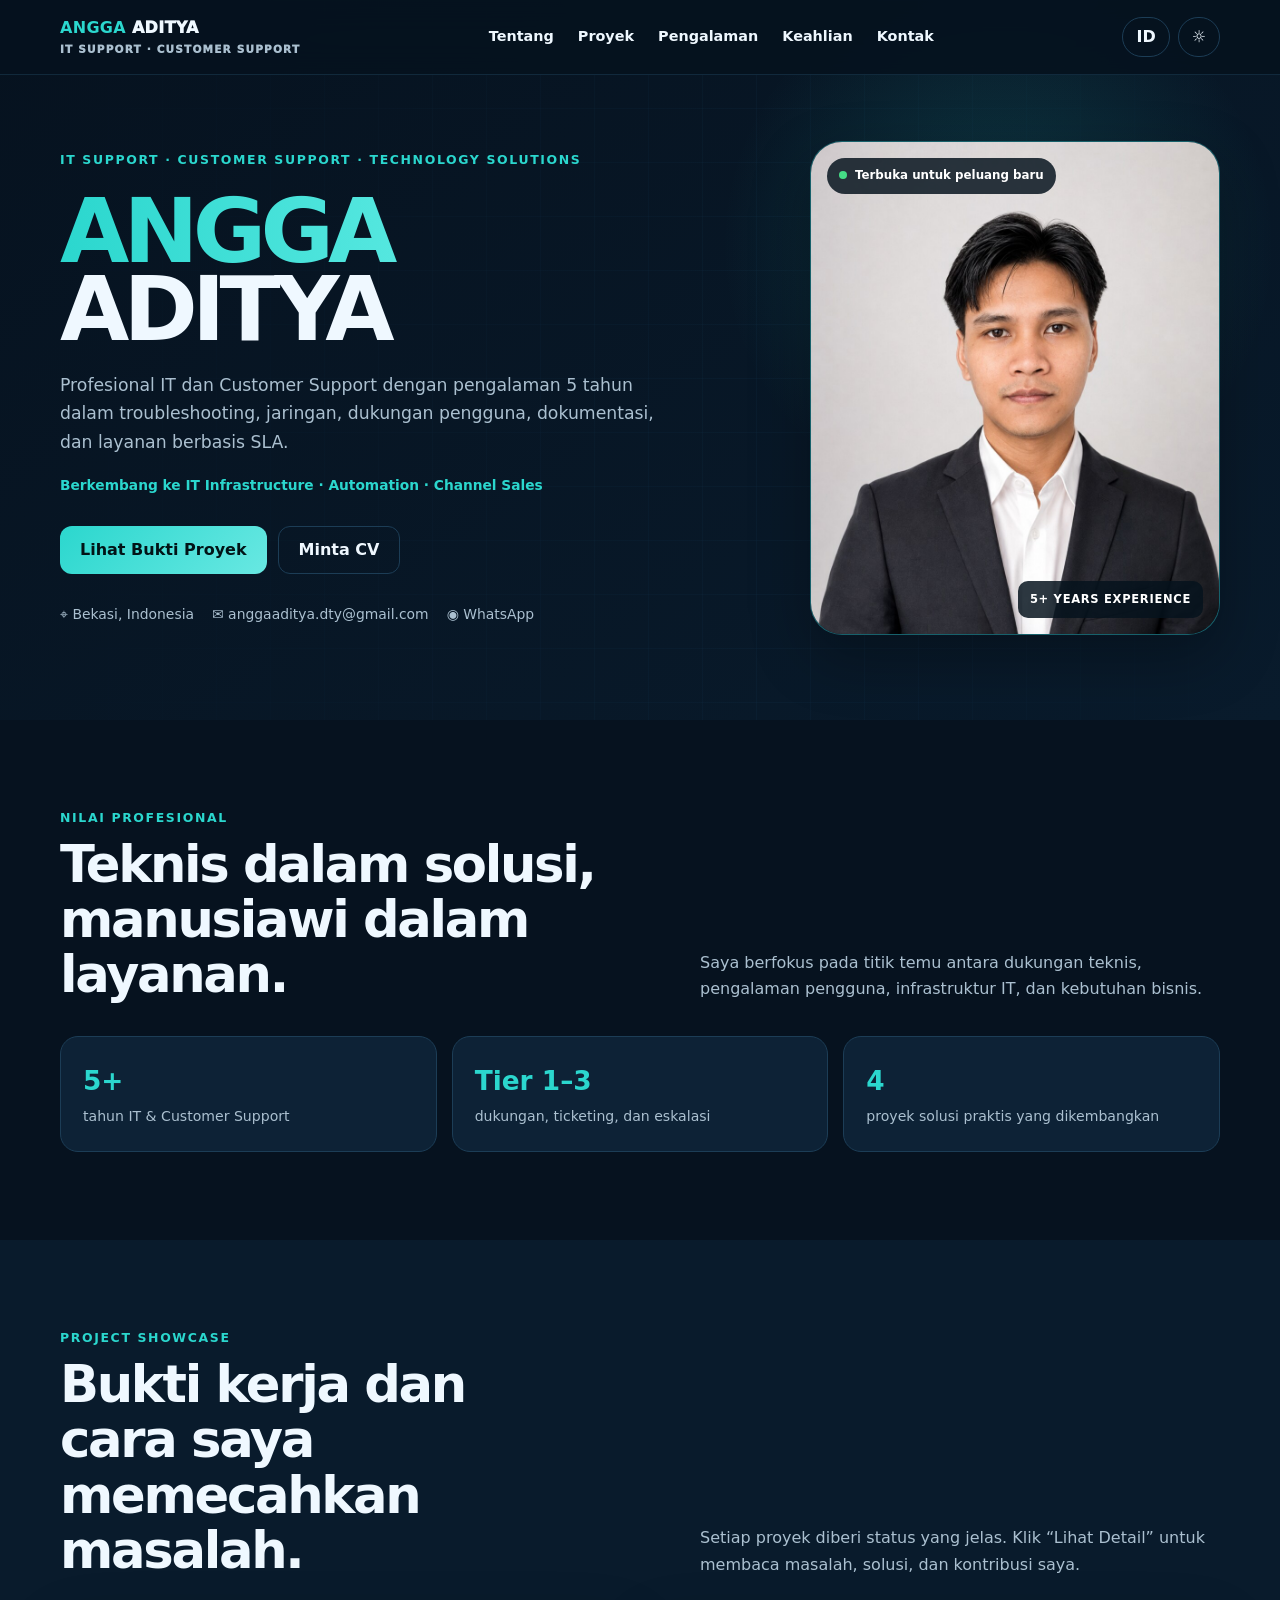
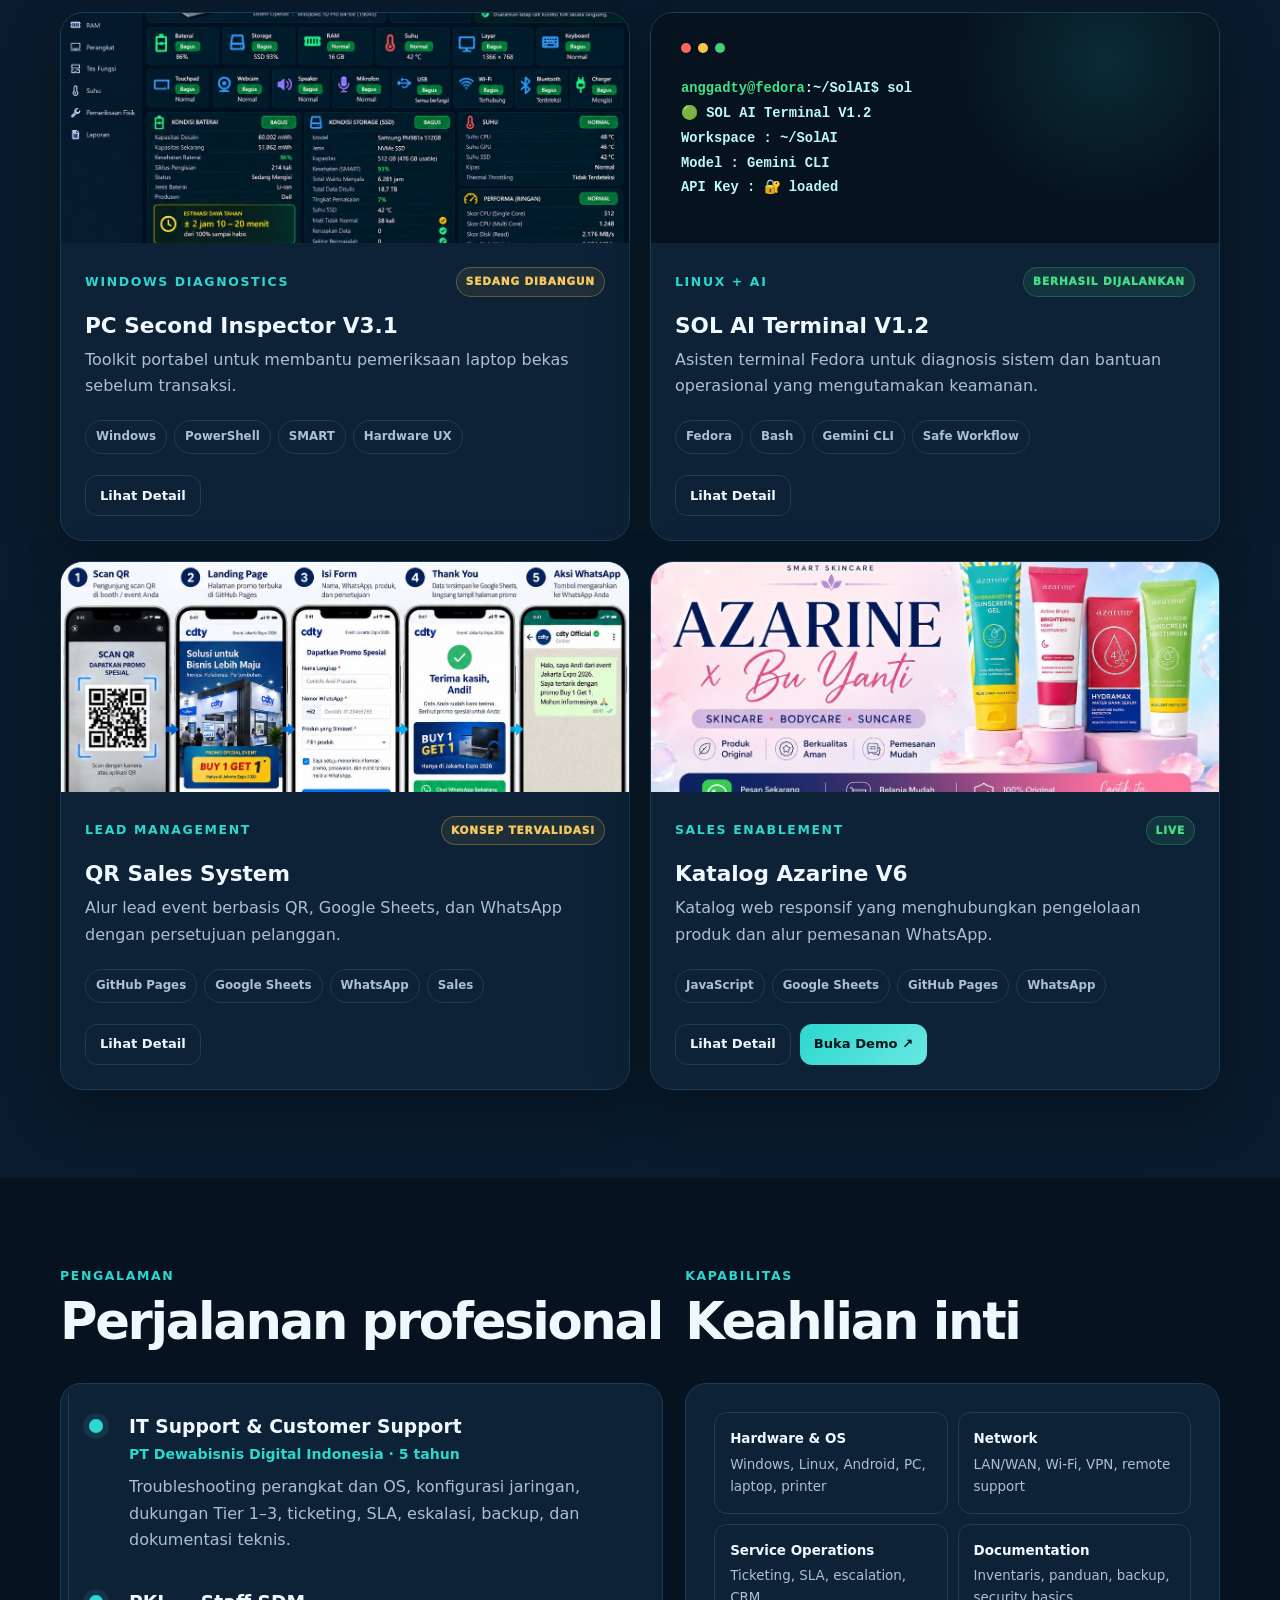
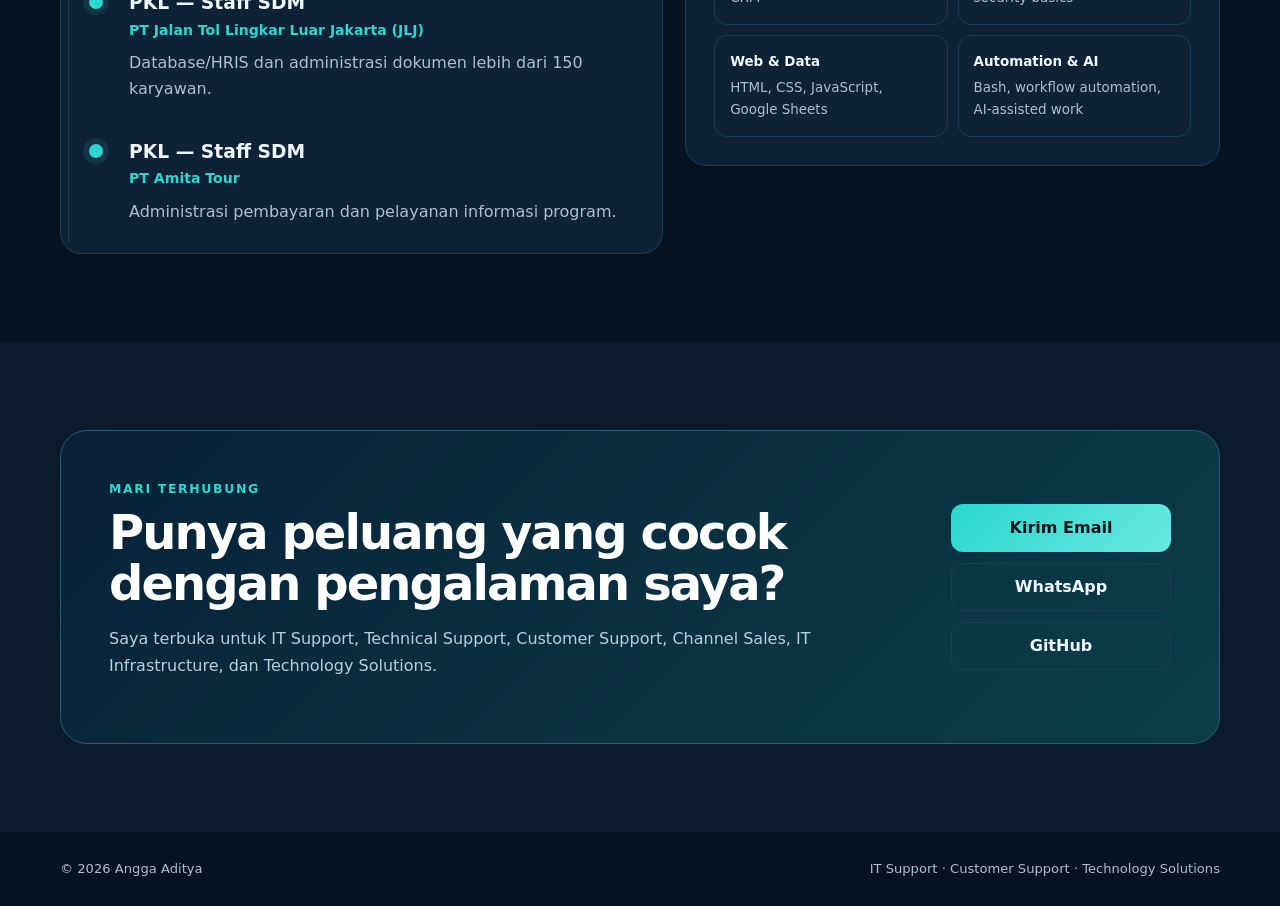
==== index.html @ abc544f2 "Show Azarine mockup in portfolio" ====
<!doctype html>
<html lang="id">
<head>
  <meta charset="utf-8">
  <meta name="viewport" content="width=device-width,initial-scale=1">
  <meta name="description" content="Portofolio Angga Aditya — IT Support & Customer Support dengan pengalaman 5 tahun, berkembang ke IT Infrastructure, automation, dan technology solutions.">
  <meta name="theme-color" content="#06121f">
  <meta property="og:title" content="Angga Aditya — Professional Portfolio">
  <meta property="og:description" content="IT Support · Customer Support · Technology Solutions">
  <meta property="og:type" content="website">
  <meta property="og:url" content="https://cdtym1.github.io/">
  <meta name="twitter:card" content="summary">
  <link rel="icon" href="data:image/svg+xml,<svg xmlns=%22http://www.w3.org/2000/svg%22 viewBox=%220 0 64 64%22><rect width=%2264%22 height=%2264%22 rx=%2215%22 fill=%22%2306121f%22/><text x=%2210%22 y=%2242%22 font-size=%2231%22 font-family=%22Arial%22 font-weight=%22900%22 fill=%22%232bd7ce%22>AA</text></svg>">
  <title>Angga Aditya — IT Support & Customer Support</title>
  <style>
    :root{--bg:#06121f;--bg2:#091b2c;--card:#0d2236;--line:#1c3d56;--text:#eff8ff;--muted:#abc0d0;--a:#2bd7ce;--blue:#43aef5;--green:#45dc86;--shadow:0 22px 60px rgba(0,0,0,.28)}
    *{box-sizing:border-box}html{scroll-behavior:smooth;scroll-padding-top:85px}body{margin:0;background:var(--bg);color:var(--text);font:16px/1.65 Inter,ui-sans-serif,system-ui,-apple-system,"Segoe UI",sans-serif;overflow-x:hidden}body.light{--bg:#f3f8fb;--bg2:#fff;--card:#fff;--line:#d6e5ee;--text:#0a1b2c;--muted:#526b7d;--shadow:0 18px 40px rgba(8,31,50,.1)}a{color:inherit;text-decoration:none}button{font:inherit}img{display:block;max-width:100%}.wrap{width:min(1160px,calc(100% - 40px));margin:auto}
    .nav{position:fixed;z-index:20;inset:0 0 auto;background:rgba(6,18,31,.9);backdrop-filter:blur(16px);border-bottom:1px solid rgba(80,170,210,.16)}body.light .nav{background:rgba(255,255,255,.9)}.navin{height:74px;display:flex;align-items:center;justify-content:space-between;gap:24px}.brand{font-weight:950;letter-spacing:.02em}.brand b{color:var(--a)}.brand small{display:block;color:var(--muted);font-size:.66rem;letter-spacing:.11em}.links{display:flex;gap:24px;font-size:.9rem;font-weight:750}.links a:hover{color:var(--a)}.controls{display:flex;gap:8px}.pillbtn{min-height:40px;padding:0 13px;border:1px solid var(--line);border-radius:99px;background:transparent;color:var(--text);cursor:pointer;font-weight:800}.menu{display:none}
    .hero{min-height:720px;padding:132px 0 76px;display:grid;align-items:center;position:relative;overflow:hidden;background:radial-gradient(circle at 78% 34%,rgba(43,215,206,.18),transparent 25%),linear-gradient(145deg,var(--bg),var(--bg2))}.hero:before{content:"";position:absolute;inset:0;opacity:.16;background-image:linear-gradient(rgba(67,174,245,.22) 1px,transparent 1px),linear-gradient(90deg,rgba(67,174,245,.22) 1px,transparent 1px);background-size:54px 54px;mask-image:linear-gradient(90deg,transparent,black 60%,transparent)}.heroGrid{position:relative;display:grid;grid-template-columns:1.15fr .85fr;gap:64px;align-items:center}.eyebrow,.kicker{color:var(--a);font-size:.78rem;font-weight:900;letter-spacing:.13em;text-transform:uppercase}.hero h1{font-size:clamp(3.5rem,7vw,6.3rem);line-height:.87;letter-spacing:-.065em;margin:22px 0}.hero h1 span{display:block;background:linear-gradient(90deg,var(--a),#79f5ee);color:transparent;background-clip:text;-webkit-background-clip:text}.role{font-size:1.08rem;color:var(--muted);max-width:690px}.growth{margin:18px 0 0;font-size:.86rem;color:var(--a);font-weight:800}.btns{display:flex;flex-wrap:wrap;gap:11px;margin:29px 0}.btn{display:inline-flex;align-items:center;justify-content:center;min-height:48px;padding:0 20px;border:1px solid var(--line);border-radius:12px;font-weight:850;cursor:pointer;background:transparent;color:var(--text)}.btn.primary{background:linear-gradient(135deg,var(--a),#68e8e2);color:#021417;border:0}.btn:hover{transform:translateY(-2px)}.quick{display:flex;flex-wrap:wrap;gap:18px;color:var(--muted);font-size:.87rem}.photo{position:relative;justify-self:end;width:min(410px,100%);aspect-ratio:.83;overflow:hidden;border:1px solid rgba(43,215,206,.35);border-radius:32px;box-shadow:var(--shadow);background:var(--card)}.photo img{width:100%;height:100%;object-fit:cover;object-position:center 22%}.open{position:absolute;top:16px;left:16px;padding:8px 12px;border-radius:99px;background:rgba(5,18,29,.84);color:white;font-size:.74rem;font-weight:800}.open:before{content:"";display:inline-block;width:8px;height:8px;border-radius:50%;background:var(--green);margin-right:8px}.exp{position:absolute;right:16px;bottom:16px;padding:9px 12px;border-radius:10px;background:rgba(5,18,29,.84);color:white;font-size:.72rem;font-weight:900;letter-spacing:.06em}
    section{padding:88px 0}.alt{background:var(--bg2)}.head{display:flex;justify-content:space-between;align-items:end;gap:28px;margin-bottom:34px}.head h2{font-size:clamp(2rem,4vw,3.3rem);line-height:1.08;letter-spacing:-.045em;margin:8px 0 0}.head p{max-width:520px;color:var(--muted);margin:0}.proofs{display:grid;grid-template-columns:repeat(3,1fr);gap:15px}.proof{border:1px solid var(--line);border-radius:18px;padding:22px;background:var(--card)}.proof b{font-size:1.65rem;color:var(--a);display:block}.proof span{color:var(--muted);font-size:.88rem}
    .projects{display:grid;grid-template-columns:repeat(2,1fr);gap:20px}.project{border:1px solid var(--line);border-radius:23px;background:var(--card);overflow:hidden;box-shadow:var(--shadow);display:flex;flex-direction:column}.visual{height:230px;overflow:hidden;background:linear-gradient(140deg,#0c2a42,#0d5260);position:relative}.visual img{width:100%;height:100%;object-fit:cover}.qrMock{background:#f4f8ff}.qrMock img{object-position:center top}.terminal{height:100%;padding:30px;color:#bdfaf6;font:600 .86rem/1.8 ui-monospace,SFMono-Regular,Consolas,monospace;background:radial-gradient(circle at 80% 20%,rgba(43,215,206,.12),transparent 30%),#06131f}.terminal .bar{display:flex;gap:7px;margin-bottom:24px}.terminal .bar i{width:10px;height:10px;border-radius:50%;background:#ff655f}.terminal .bar i:nth-child(2){background:#f7c64d}.terminal .bar i:nth-child(3){background:#42d179}.terminal em{color:#41e28b;font-style:normal}.body{padding:24px;display:flex;flex-direction:column;flex:1}.topline{display:flex;align-items:center;justify-content:space-between;gap:12px}.status{padding:5px 9px;border-radius:99px;font-size:.66rem;font-weight:950;letter-spacing:.08em;background:rgba(69,220,134,.1);color:var(--green);border:1px solid rgba(69,220,134,.25)}.status.progress{color:#f6c860;border-color:rgba(246,200,96,.3);background:rgba(246,200,96,.08)}.project h3{font-size:1.35rem;line-height:1.2;margin:16px 0 8px}.project p{color:var(--muted);margin:0}.tags{display:flex;flex-wrap:wrap;gap:7px;margin:21px 0}.tag{font-size:.74rem;font-weight:750;color:var(--muted);border:1px solid var(--line);border-radius:99px;padding:6px 10px}.projectActions{display:flex;gap:9px;flex-wrap:wrap;margin-top:auto}.small{min-height:41px;padding:0 14px;font-size:.82rem}
    .split{display:grid;grid-template-columns:1.06fr .94fr;gap:22px}.panel{padding:28px;border:1px solid var(--line);border-radius:21px;background:var(--card)}.timeline{position:relative}.timeline:before{content:"";position:absolute;left:7px;top:10px;bottom:10px;width:1px;background:var(--line)}.job{position:relative;padding:0 0 34px 40px}.job:last-child{padding-bottom:0}.job:before{content:"";position:absolute;left:0;top:7px;width:14px;height:14px;border-radius:50%;background:var(--a);box-shadow:0 0 0 6px rgba(43,215,206,.1)}.job h3{margin:0}.company{color:var(--a);font-size:.88rem;font-weight:800}.job p{color:var(--muted);margin:8px 0 0}.skillGrid{display:grid;grid-template-columns:repeat(2,1fr);gap:10px}.skill{padding:15px;border:1px solid var(--line);border-radius:13px;color:var(--muted);font-size:.84rem}.skill b{display:block;color:var(--text);margin-bottom:3px}
    .contact{padding:48px;border-radius:27px;border:1px solid #275b72;background:linear-gradient(135deg,#082138,#0b3d4a);display:grid;grid-template-columns:1fr auto;gap:30px;align-items:center;color:white}.contact h2{font-size:clamp(2rem,4vw,3rem);line-height:1.08;letter-spacing:-.04em;margin:7px 0 12px}.contact p{color:#b9cfdb}.contact .btns{margin:0;display:grid;min-width:220px}.footer{padding:26px 0;color:var(--muted);font-size:.82rem}.footer .wrap{display:flex;justify-content:space-between}
    dialog{width:min(820px,calc(100% - 28px));max-height:88vh;border:1px solid var(--line);border-radius:24px;padding:0;background:var(--card);color:var(--text);box-shadow:0 35px 100px rgba(0,0,0,.55)}dialog::backdrop{background:rgba(1,8,14,.78);backdrop-filter:blur(5px)}.modalHead{padding:25px 28px;border-bottom:1px solid var(--line);display:flex;justify-content:space-between;gap:20px}.modalHead h2{margin:0;font-size:1.35rem}.close{border:1px solid var(--line);background:transparent;color:var(--text);width:39px;height:39px;border-radius:50%;cursor:pointer}.modalBody{padding:28px;overflow:auto}.caseMedia{display:none;margin:0 0 22px;border:1px solid var(--line);border-radius:16px;overflow:hidden;background:white}.caseMedia.show{display:block}.caseMedia img{width:100%;height:auto}.caseGrid{display:grid;grid-template-columns:repeat(2,1fr);gap:12px;margin:22px 0}.case{border:1px solid var(--line);padding:17px;border-radius:14px}.case b{display:block;color:var(--a);font-size:.77rem;text-transform:uppercase;letter-spacing:.08em;margin-bottom:6px}.case p{color:var(--muted);margin:0;font-size:.9rem}.reveal{opacity:0;transform:translateY(16px);transition:.55s}.reveal.show{opacity:1;transform:none}
    @media(max-width:900px){.links{display:none}.menu{display:block}.hero{min-height:auto}.heroGrid,.split{grid-template-columns:1fr}.photo{justify-self:start}.projects{grid-template-columns:1fr}.contact{grid-template-columns:1fr}.contact .btns{display:flex}.nav.open .links{display:flex;position:absolute;top:73px;inset-inline:0;padding:20px;flex-direction:column;background:var(--bg2);border-bottom:1px solid var(--line)}}
    @media(max-width:600px){.wrap{width:min(100% - 28px,1160px)}.brand small,.controls .lang{display:none}.hero{padding:112px 0 62px}.hero h1{font-size:3.3rem}.head{display:block}.head p{margin-top:14px}.proofs,.skillGrid,.caseGrid{grid-template-columns:1fr}.visual{height:205px}.flow{gap:6px;padding:16px}.node{font-size:.67rem;padding:12px 8px}.contact{padding:29px 22px}.contact .btns{display:grid}.footer .wrap{display:block}}
    .catalogMock{height:100%;padding:24px;background:#f7fbfd;color:#122537}.catalogBar{height:24px;border-radius:7px;background:#0a2537;margin-bottom:16px;position:relative}.catalogBar:after{content:"azarine · katalog produk";position:absolute;left:11px;top:4px;color:white;font-size:.62rem;font-weight:800}.productsMini{display:grid;grid-template-columns:repeat(4,1fr);gap:9px}.mini{height:145px;border:1px solid #dce8ed;border-radius:9px;background:white;padding:9px}.mini i{display:block;height:84px;border-radius:7px;background:linear-gradient(145deg,#def6f4,#f8d9af)}.mini:nth-child(2) i{background:linear-gradient(145deg,#e8f6ff,#c5e9f3)}.mini:nth-child(3) i{background:linear-gradient(145deg,#fff4cb,#ffd872)}.mini:nth-child(4) i{background:linear-gradient(145deg,#dff6e6,#72d59c)}.mini b{display:block;margin-top:8px;font-size:.56rem}.mini span{font-size:.52rem;color:#0a8f87}
  </style>
</head>
<body>
  <nav class="nav" id="nav"><div class="wrap navin"><a class="brand" href="#top"><b>ANGGA</b> ADITYA<small>IT SUPPORT · CUSTOMER SUPPORT</small></a><div class="links"><a href="#about">Tentang</a><a href="#projects">Proyek</a><a href="#experience">Pengalaman</a><a href="#skills">Keahlian</a><a href="#contact">Kontak</a></div><div class="controls"><button class="pillbtn lang" id="lang">ID</button><button class="pillbtn" id="theme" aria-label="Ganti tema">☼</button><button class="pillbtn menu" id="menu" aria-label="Buka menu">☰</button></div></div></nav>
  <main id="top">
    <header class="hero"><div class="wrap heroGrid"><div><div class="eyebrow">IT Support · Customer Support · Technology Solutions</div><h1><span>ANGGA</span> ADITYA</h1><p class="role" data-id="hero">Profesional IT dan Customer Support dengan pengalaman 5 tahun dalam troubleshooting, jaringan, dukungan pengguna, dokumentasi, dan layanan berbasis SLA.</p><p class="growth" data-id="growth">Berkembang ke IT Infrastructure · Automation · Channel Sales</p><div class="btns"><a class="btn primary" href="#projects" data-id="view">Lihat Bukti Proyek</a><a class="btn" href="https://wa.me/628998253659?text=Halo%20Angga%2C%20saya%20tertarik%20dengan%20profil%20Anda%20dan%20ingin%20meminta%20CV%20lengkap." target="_blank" rel="noopener" data-id="cv">Minta CV</a></div><div class="quick"><span>⌖ Bekasi, Indonesia</span><a href="mailto:anggaaditya.dty@gmail.com">✉ anggaaditya.dty@gmail.com</a><a href="https://wa.me/628998253659" target="_blank" rel="noopener" aria-label="Hubungi Angga melalui WhatsApp">◉ WhatsApp</a></div></div><div class="photo"><span class="open" data-id="available">Terbuka untuk peluang baru</span><img src="assets/angga-aditya.jpg" alt="Foto profesional Angga Aditya" width="900" height="1200"><span class="exp">5+ YEARS EXPERIENCE</span></div></div></header>
    <section id="about"><div class="wrap"><div class="head reveal"><div><div class="kicker">Nilai profesional</div><h2 data-id="valueTitle">Teknis dalam solusi,<br>manusiawi dalam layanan.</h2></div><p data-id="valueText">Saya berfokus pada titik temu antara dukungan teknis, pengalaman pengguna, infrastruktur IT, dan kebutuhan bisnis.</p></div><div class="proofs"><div class="proof reveal"><b>5+</b><span>tahun IT & Customer Support</span></div><div class="proof reveal"><b>Tier 1–3</b><span>dukungan, ticketing, dan eskalasi</span></div><div class="proof reveal"><b>4</b><span>proyek solusi praktis yang dikembangkan</span></div></div></div></section>
    <section class="alt" id="projects"><div class="wrap"><div class="head reveal"><div><div class="kicker">Project showcase</div><h2 data-id="projectsTitle">Bukti kerja dan<br>cara saya memecahkan masalah.</h2></div><p data-id="projectsText">Setiap proyek diberi status yang jelas. Klik “Lihat Detail” untuk membaca masalah, solusi, dan kontribusi saya.</p></div><div class="projects">
      <article class="project reveal"><div class="visual"><img src="assets/project-pc-inspector.jpg" alt="Mockup PC Second Inspector V3.1" loading="lazy" width="1200" height="675"></div><div class="body"><div class="topline"><span class="kicker">Windows diagnostics</span><span class="status progress">SEDANG DIBANGUN</span></div><h3>PC Second Inspector V3.1</h3><p>Toolkit portabel untuk membantu pemeriksaan laptop bekas sebelum transaksi.</p><div class="tags"><span class="tag">Windows</span><span class="tag">PowerShell</span><span class="tag">SMART</span><span class="tag">Hardware UX</span></div><div class="projectActions"><button class="btn small detail" data-case="pc">Lihat Detail</button></div></div></article>
      <article class="project reveal"><div class="visual terminal"><div class="bar"><i></i><i></i><i></i></div><div><em>anggadty@fedora</em>:~/SolAI$ sol</div><div>🟢 SOL AI Terminal V1.2</div><div>Workspace : ~/SolAI</div><div>Model : Gemini CLI</div><div>API Key : 🔐 loaded</div></div><div class="body"><div class="topline"><span class="kicker">Linux + AI</span><span class="status">BERHASIL DIJALANKAN</span></div><h3>SOL AI Terminal V1.2</h3><p>Asisten terminal Fedora untuk diagnosis sistem dan bantuan operasional yang mengutamakan keamanan.</p><div class="tags"><span class="tag">Fedora</span><span class="tag">Bash</span><span class="tag">Gemini CLI</span><span class="tag">Safe Workflow</span></div><div class="projectActions"><button class="btn small detail" data-case="sol">Lihat Detail</button></div></div></article>
      <article class="project reveal"><div class="visual qrMock"><img src="assets/project-qr-sales.jpg" alt="Mockup QR Sales Lead System dari scan QR hingga tindak lanjut WhatsApp" loading="lazy" width="1225" height="1284"></div><div class="body"><div class="topline"><span class="kicker">Lead management</span><span class="status progress">KONSEP TERVALIDASI</span></div><h3>QR Sales System</h3><p>Alur lead event berbasis QR, Google Sheets, dan WhatsApp dengan persetujuan pelanggan.</p><div class="tags"><span class="tag">GitHub Pages</span><span class="tag">Google Sheets</span><span class="tag">WhatsApp</span><span class="tag">Sales</span></div><div class="projectActions"><button class="btn small detail" data-case="qr">Lihat Detail</button></div></div></article>
      <article class="project reveal"><div class="visual"><img src="assets/project-azarine.jpg" alt="Mockup promosi Katalog Azarine V6" loading="lazy" width="1200" height="675"></div><div class="body"><div class="topline"><span class="kicker">Sales enablement</span><span class="status">LIVE</span></div><h3>Katalog Azarine V6</h3><p>Katalog web responsif yang menghubungkan pengelolaan produk dan alur pemesanan WhatsApp.</p><div class="tags"><span class="tag">JavaScript</span><span class="tag">Google Sheets</span><span class="tag">GitHub Pages</span><span class="tag">WhatsApp</span></div><div class="projectActions"><button class="btn small detail" data-case="azarine">Lihat Detail</button><a class="btn primary small" href="https://cdtym1.github.io/azarine-product-catalog/?v=6" target="_blank" rel="noopener">Buka Demo ↗</a></div></div></article>
    </div></div></section>
    <section id="experience"><div class="wrap split"><div><div class="head reveal"><div><div class="kicker">Pengalaman</div><h2>Perjalanan profesional</h2></div></div><div class="panel timeline reveal"><div class="job"><h3>IT Support & Customer Support</h3><div class="company">PT Dewabisnis Digital Indonesia · 5 tahun</div><p>Troubleshooting perangkat dan OS, konfigurasi jaringan, dukungan Tier 1–3, ticketing, SLA, eskalasi, backup, dan dokumentasi teknis.</p></div><div class="job"><h3>PKL — Staff SDM</h3><div class="company">PT Jalan Tol Lingkar Luar Jakarta (JLJ)</div><p>Database/HRIS dan administrasi dokumen lebih dari 150 karyawan.</p></div><div class="job"><h3>PKL — Staff SDM</h3><div class="company">PT Amita Tour</div><p>Administrasi pembayaran dan pelayanan informasi program.</p></div></div></div><div id="skills"><div class="head reveal"><div><div class="kicker">Kapabilitas</div><h2>Keahlian inti</h2></div></div><div class="panel skillGrid reveal"><div class="skill"><b>Hardware & OS</b>Windows, Linux, Android, PC, laptop, printer</div><div class="skill"><b>Network</b>LAN/WAN, Wi-Fi, VPN, remote support</div><div class="skill"><b>Service Operations</b>Ticketing, SLA, escalation, CRM</div><div class="skill"><b>Documentation</b>Inventaris, panduan, backup, security basics</div><div class="skill"><b>Web & Data</b>HTML, CSS, JavaScript, Google Sheets</div><div class="skill"><b>Automation & AI</b>Bash, workflow automation, AI-assisted work</div></div></div></div></section>
    <section class="alt" id="contact"><div class="wrap"><div class="contact reveal"><div><div class="kicker">Mari terhubung</div><h2>Punya peluang yang cocok<br>dengan pengalaman saya?</h2><p>Saya terbuka untuk IT Support, Technical Support, Customer Support, Channel Sales, IT Infrastructure, dan Technology Solutions.</p></div><div class="btns"><a class="btn primary" href="mailto:anggaaditya.dty@gmail.com">Kirim Email</a><a class="btn" href="https://wa.me/628998253659" target="_blank" rel="noopener">WhatsApp</a><a class="btn" href="https://github.com/cdtyM1" target="_blank" rel="noopener">GitHub</a></div></div></div></section>
  </main>
  <footer class="footer"><div class="wrap"><span>© <span id="year"></span> Angga Aditya</span><span>IT Support · Customer Support · Technology Solutions</span></div></footer>
  <dialog id="caseDialog"><div class="modalHead"><h2 id="caseTitle"></h2><button class="close" aria-label="Tutup">×</button></div><div class="modalBody"><div class="caseMedia" id="caseMedia"></div><p id="caseSummary"></p><div class="caseGrid"><div class="case"><b>Masalah</b><p id="caseProblem"></p></div><div class="case"><b>Solusi</b><p id="caseSolution"></p></div><div class="case"><b>Kontribusi saya</b><p id="caseRole"></p></div><div class="case"><b>Status</b><p id="caseStatus"></p></div></div><div id="caseLink"></div></div></dialog>
  <script>
    const cases={pc:{title:'PC Second Inspector V3.1 SMART Edition',summary:'Toolkit inspeksi portabel berbahasa Indonesia untuk membantu keputusan saat membeli laptop second.',problem:'Pemeriksaan laptop bekas sering tersebar di banyak menu dan sulit dipahami pembeli nonteknis.',solution:'Satu alur untuk informasi sistem, baterai, storage SMART, suhu, tes fungsi, scoring, kesimpulan, dan bahan negosiasi.',role:'Merancang kebutuhan, bahasa laporan, alur COD, konsep portable USB, scoring, dan iterasi mockup bersama AI.',status:'Sedang dibangun menjadi paket yang benar-benar dapat dijalankan di Windows.'},sol:{title:'SOL AI Terminal V1.2',summary:'Workflow asisten pribadi untuk diagnosis dan bantuan operasional Fedora.',problem:'Perintah teknis sering sulit dipahami dan perubahan sistem bisa berisiko jika dijalankan tanpa pengecekan.',solution:'Prinsip CEK → JELASKAN → IZIN JIKA BERISIKO → EKSEKUSI → VERIFIKASI, dengan Gemini CLI sebagai backend.',role:'Menentukan prinsip keselamatan, ruang lingkup bantuan, launcher, konfigurasi lokal, dan pengujian langsung pada Fedora.',status:'V1.2 berhasil divalidasi dan dijalankan; pengembangan dijeda dengan aman.'},qr:{title:'QR Sales System — Lead Capture',summary:'Konsep alur pengumpulan leads untuk event dan follow-up sales.',problem:'Kontak pengunjung event mudah hilang dan tindak lanjut promosi tidak terstruktur.',solution:'Scan QR → form nama dan WhatsApp + consent → data event/produk/tanggal tersimpan → promo dan jalur WhatsApp.',role:'Merancang kebutuhan sales, arsitektur low-cost GitHub Pages + Google Sheets, tagging, dashboard, dan workflow WhatsApp yang compliant.',status:'Konsep dan roadmap tervalidasi; implementasi PRO Lite belum dimulai.',image:'assets/project-qr-sales.jpg',imageAlt:'Mockup lengkap QR Sales Lead System'},azarine:{title:'Katalog Azarine V6',summary:'Katalog produk web ringan untuk mendukung aktivitas sales dan affiliate.',problem:'Data produk, harga, promo, stok, gambar, dan pemesanan perlu dikelola tanpa membangun backend mahal.',solution:'GitHub Pages untuk hosting, Google Sheets sebagai sumber data, galeri responsif, pencarian, promo, stok, dan WhatsApp order.',role:'Menyusun kebutuhan, menguji desktop/mobile, mengelola aset dan data, serta melakukan iterasi fitur berdasarkan penggunaan.',status:'Versi V6 tersedia online dan terus dapat dikembangkan.',link:'https://cdtym1.github.io/azarine-product-catalog/?v=6',image:'assets/project-azarine.jpg',imageAlt:'Mockup promosi Katalog Azarine V6'}};
    const dialog=document.getElementById('caseDialog');document.querySelectorAll('.detail').forEach(b=>b.onclick=()=>{const c=cases[b.dataset.case];caseTitle.textContent=c.title;caseMedia.classList.toggle('show',Boolean(c.image));caseMedia.innerHTML=c.image?`<img src="${c.image}" alt="${c.imageAlt}" loading="lazy">`:'';caseSummary.textContent=c.summary;caseProblem.textContent=c.problem;caseSolution.textContent=c.solution;caseRole.textContent=c.role;caseStatus.textContent=c.status;caseLink.innerHTML=c.link?`<a class="btn primary" href="${c.link}" target="_blank" rel="noopener">Buka Demo ↗</a>`:'';dialog.showModal()});document.querySelector('.close').onclick=()=>dialog.close();dialog.onclick=e=>{if(e.target===dialog)dialog.close()};
    const dict={en:{hero:'IT and Customer Support professional with 5 years of experience in troubleshooting, networking, user support, documentation, and SLA-based service.',growth:'Growing into IT Infrastructure · Automation · Channel Sales',view:'View Project Evidence',cv:'Request CV',available:'Open to new opportunities',valueTitle:'Technical in solutions,<br>human in service.',valueText:'I focus on the intersection of technical support, user experience, IT infrastructure, and business needs.',projectsTitle:'Evidence of work and<br>how I solve problems.',projectsText:'Every project has a transparent status. Select “View Details” to see the problem, solution, and my contribution.'}};let language=localStorage.getItem('lang')||'id';const applyLang=()=>{document.documentElement.lang=language;lang.textContent=language.toUpperCase();document.querySelectorAll('[data-id]').forEach(e=>{if(!e.dataset.original)e.dataset.original=e.innerHTML;e.innerHTML=language==='en'&&dict.en[e.dataset.id]?dict.en[e.dataset.id]:e.dataset.original})};lang.onclick=()=>{language=language==='id'?'en':'id';localStorage.setItem('lang',language);applyLang()};applyLang();
    const theme=document.getElementById('theme');if(localStorage.getItem('theme')==='light')document.body.classList.add('light');theme.textContent=document.body.classList.contains('light')?'☾':'☼';theme.onclick=()=>{document.body.classList.toggle('light');localStorage.setItem('theme',document.body.classList.contains('light')?'light':'dark');theme.textContent=document.body.classList.contains('light')?'☾':'☼'};menu.onclick=()=>nav.classList.toggle('open');document.querySelectorAll('.links a').forEach(a=>a.onclick=()=>nav.classList.remove('open'));const ob=new IntersectionObserver(es=>es.forEach(e=>e.isIntersecting&&e.target.classList.add('show')),{threshold:.08});document.querySelectorAll('.reveal').forEach(e=>ob.observe(e));year.textContent=new Date().getFullYear();
  </script>
</body>
</html>
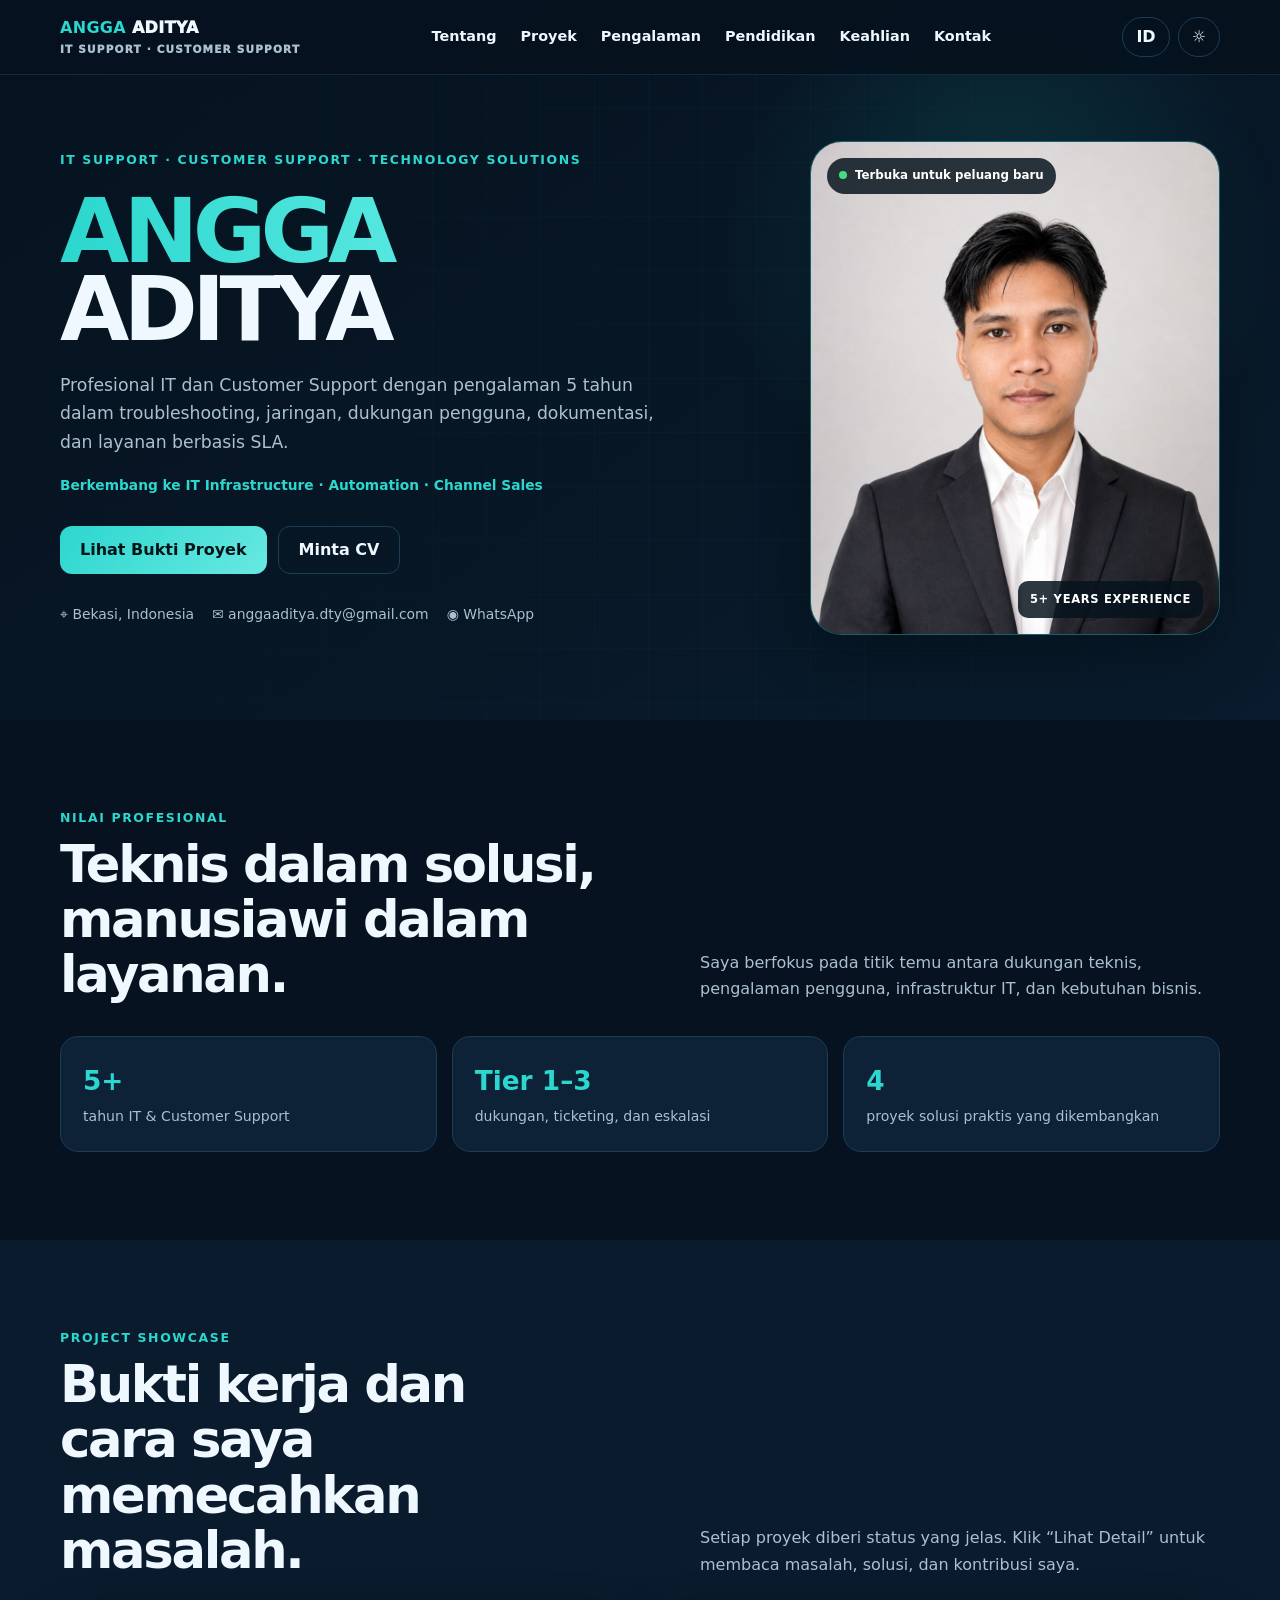
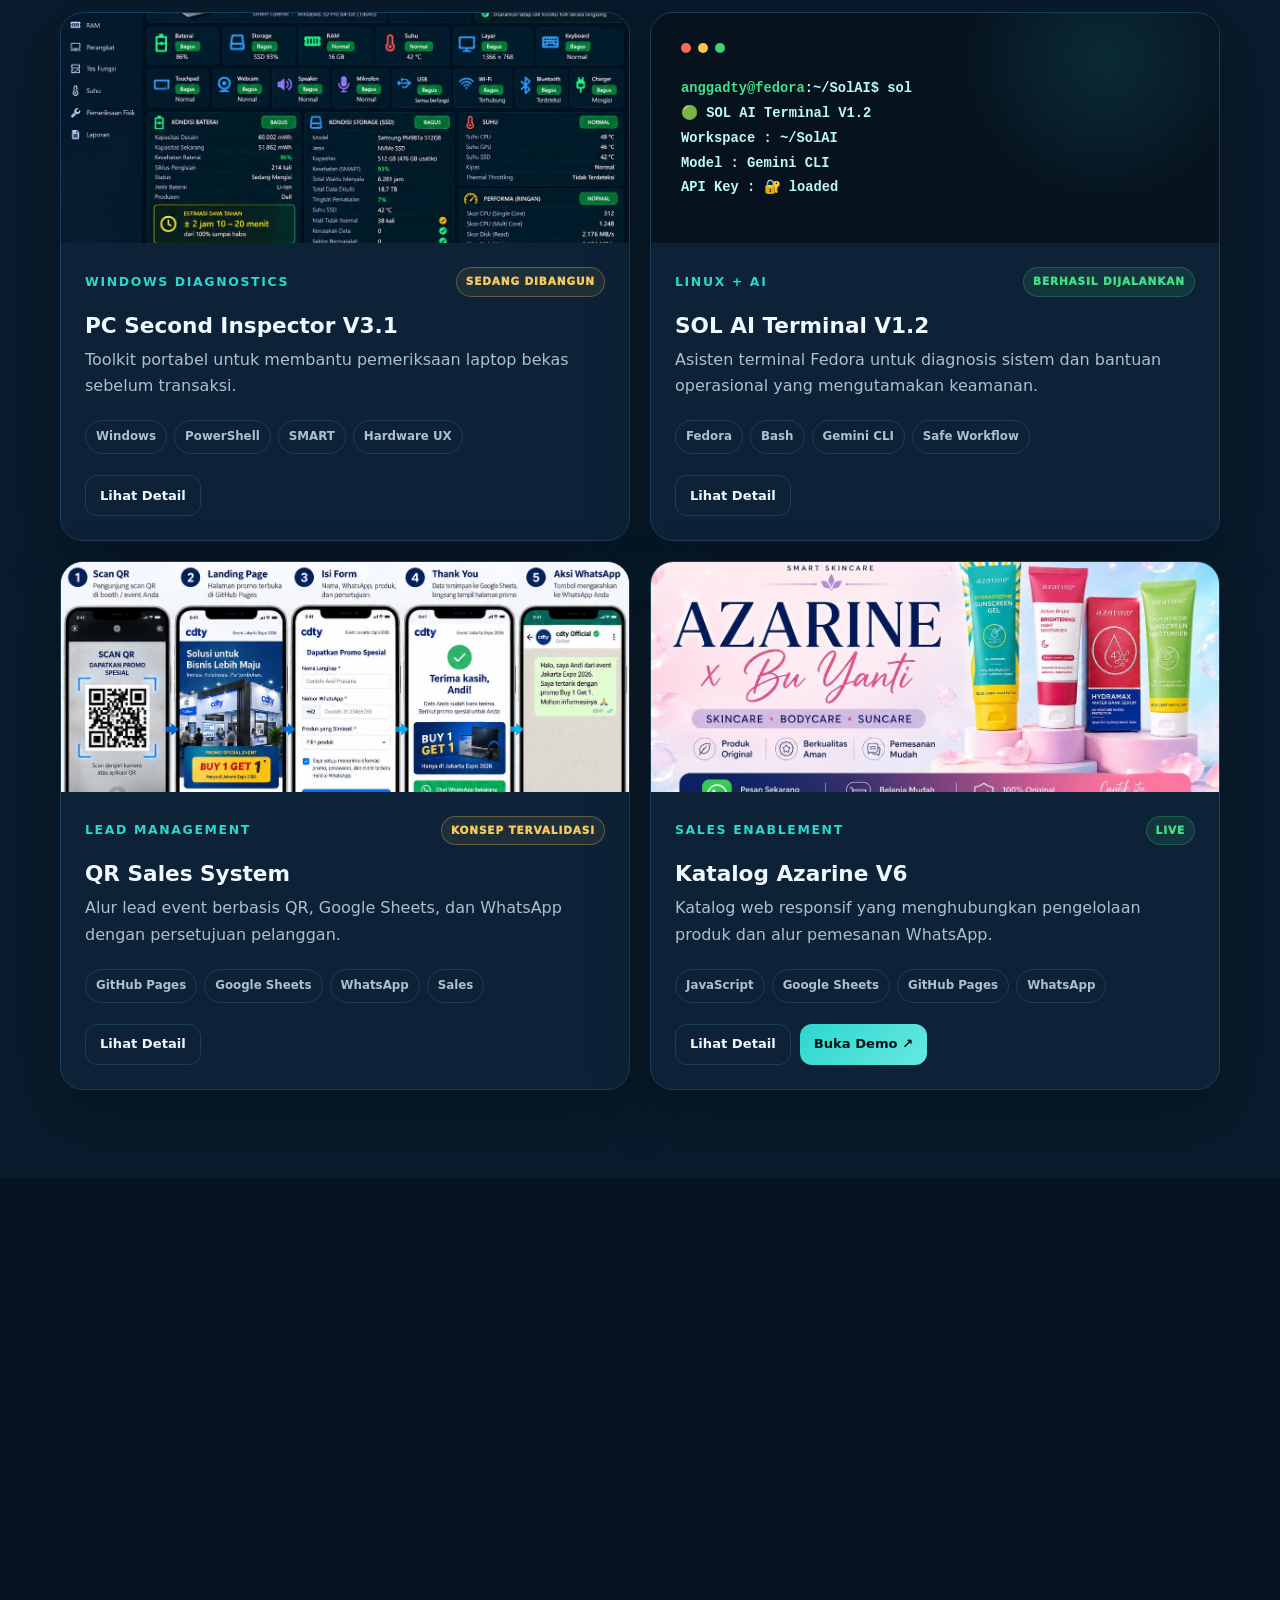
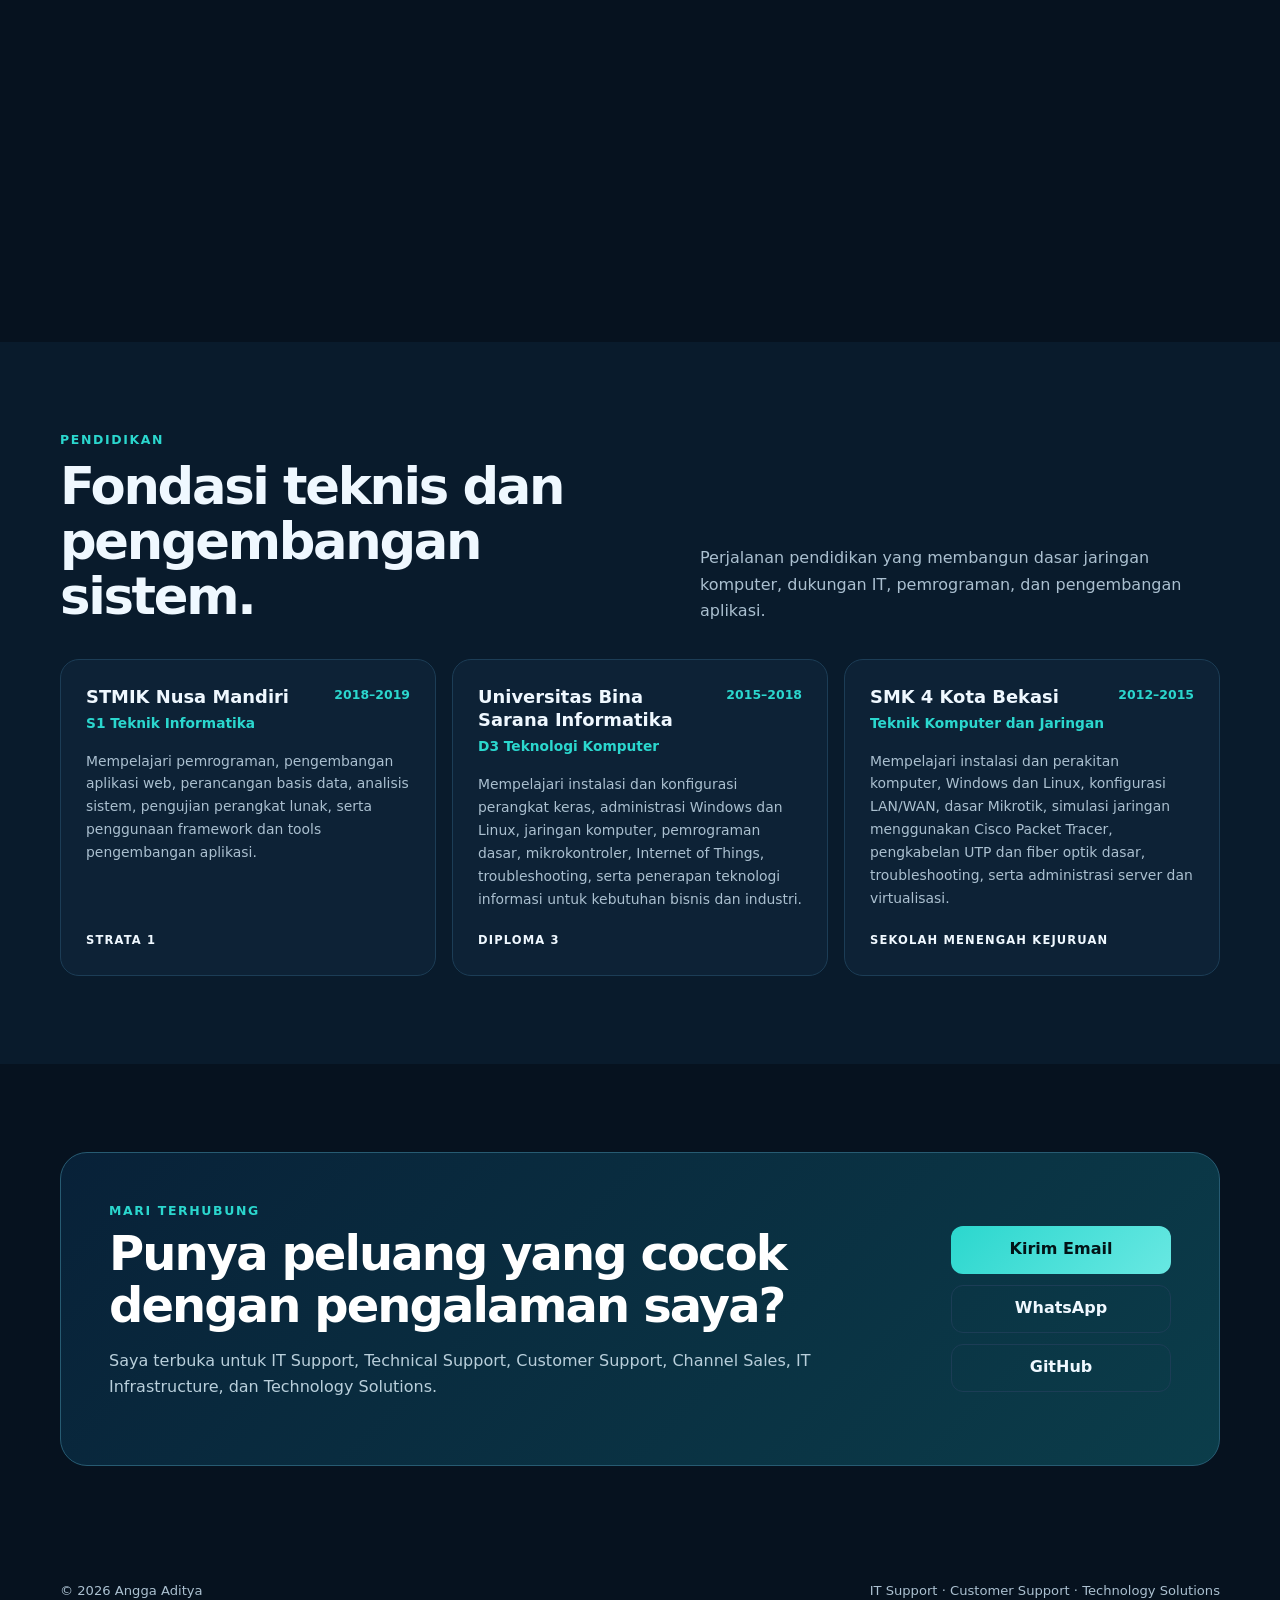
==== commit ee58bfe1: "Restore detailed education section" ====
--- a/index.html
+++ b/index.html
@@ -19,16 +19,16 @@
     .hero{min-height:720px;padding:132px 0 76px;display:grid;align-items:center;position:relative;overflow:hidden;background:radial-gradient(circle at 78% 34%,rgba(43,215,206,.18),transparent 25%),linear-gradient(145deg,var(--bg),var(--bg2))}.hero:before{content:"";position:absolute;inset:0;opacity:.16;background-image:linear-gradient(rgba(67,174,245,.22) 1px,transparent 1px),linear-gradient(90deg,rgba(67,174,245,.22) 1px,transparent 1px);background-size:54px 54px;mask-image:linear-gradient(90deg,transparent,black 60%,transparent)}.heroGrid{position:relative;display:grid;grid-template-columns:1.15fr .85fr;gap:64px;align-items:center}.eyebrow,.kicker{color:var(--a);font-size:.78rem;font-weight:900;letter-spacing:.13em;text-transform:uppercase}.hero h1{font-size:clamp(3.5rem,7vw,6.3rem);line-height:.87;letter-spacing:-.065em;margin:22px 0}.hero h1 span{display:block;background:linear-gradient(90deg,var(--a),#79f5ee);color:transparent;background-clip:text;-webkit-background-clip:text}.role{font-size:1.08rem;color:var(--muted);max-width:690px}.growth{margin:18px 0 0;font-size:.86rem;color:var(--a);font-weight:800}.btns{display:flex;flex-wrap:wrap;gap:11px;margin:29px 0}.btn{display:inline-flex;align-items:center;justify-content:center;min-height:48px;padding:0 20px;border:1px solid var(--line);border-radius:12px;font-weight:850;cursor:pointer;background:transparent;color:var(--text)}.btn.primary{background:linear-gradient(135deg,var(--a),#68e8e2);color:#021417;border:0}.btn:hover{transform:translateY(-2px)}.quick{display:flex;flex-wrap:wrap;gap:18px;color:var(--muted);font-size:.87rem}.photo{position:relative;justify-self:end;width:min(410px,100%);aspect-ratio:.83;overflow:hidden;border:1px solid rgba(43,215,206,.35);border-radius:32px;box-shadow:var(--shadow);background:var(--card)}.photo img{width:100%;height:100%;object-fit:cover;object-position:center 22%}.open{position:absolute;top:16px;left:16px;padding:8px 12px;border-radius:99px;background:rgba(5,18,29,.84);color:white;font-size:.74rem;font-weight:800}.open:before{content:"";display:inline-block;width:8px;height:8px;border-radius:50%;background:var(--green);margin-right:8px}.exp{position:absolute;right:16px;bottom:16px;padding:9px 12px;border-radius:10px;background:rgba(5,18,29,.84);color:white;font-size:.72rem;font-weight:900;letter-spacing:.06em}
     section{padding:88px 0}.alt{background:var(--bg2)}.head{display:flex;justify-content:space-between;align-items:end;gap:28px;margin-bottom:34px}.head h2{font-size:clamp(2rem,4vw,3.3rem);line-height:1.08;letter-spacing:-.045em;margin:8px 0 0}.head p{max-width:520px;color:var(--muted);margin:0}.proofs{display:grid;grid-template-columns:repeat(3,1fr);gap:15px}.proof{border:1px solid var(--line);border-radius:18px;padding:22px;background:var(--card)}.proof b{font-size:1.65rem;color:var(--a);display:block}.proof span{color:var(--muted);font-size:.88rem}
     .projects{display:grid;grid-template-columns:repeat(2,1fr);gap:20px}.project{border:1px solid var(--line);border-radius:23px;background:var(--card);overflow:hidden;box-shadow:var(--shadow);display:flex;flex-direction:column}.visual{height:230px;overflow:hidden;background:linear-gradient(140deg,#0c2a42,#0d5260);position:relative}.visual img{width:100%;height:100%;object-fit:cover}.qrMock{background:#f4f8ff}.qrMock img{object-position:center top}.terminal{height:100%;padding:30px;color:#bdfaf6;font:600 .86rem/1.8 ui-monospace,SFMono-Regular,Consolas,monospace;background:radial-gradient(circle at 80% 20%,rgba(43,215,206,.12),transparent 30%),#06131f}.terminal .bar{display:flex;gap:7px;margin-bottom:24px}.terminal .bar i{width:10px;height:10px;border-radius:50%;background:#ff655f}.terminal .bar i:nth-child(2){background:#f7c64d}.terminal .bar i:nth-child(3){background:#42d179}.terminal em{color:#41e28b;font-style:normal}.body{padding:24px;display:flex;flex-direction:column;flex:1}.topline{display:flex;align-items:center;justify-content:space-between;gap:12px}.status{padding:5px 9px;border-radius:99px;font-size:.66rem;font-weight:950;letter-spacing:.08em;background:rgba(69,220,134,.1);color:var(--green);border:1px solid rgba(69,220,134,.25)}.status.progress{color:#f6c860;border-color:rgba(246,200,96,.3);background:rgba(246,200,96,.08)}.project h3{font-size:1.35rem;line-height:1.2;margin:16px 0 8px}.project p{color:var(--muted);margin:0}.tags{display:flex;flex-wrap:wrap;gap:7px;margin:21px 0}.tag{font-size:.74rem;font-weight:750;color:var(--muted);border:1px solid var(--line);border-radius:99px;padding:6px 10px}.projectActions{display:flex;gap:9px;flex-wrap:wrap;margin-top:auto}.small{min-height:41px;padding:0 14px;font-size:.82rem}
-    .split{display:grid;grid-template-columns:1.06fr .94fr;gap:22px}.panel{padding:28px;border:1px solid var(--line);border-radius:21px;background:var(--card)}.timeline{position:relative}.timeline:before{content:"";position:absolute;left:7px;top:10px;bottom:10px;width:1px;background:var(--line)}.job{position:relative;padding:0 0 34px 40px}.job:last-child{padding-bottom:0}.job:before{content:"";position:absolute;left:0;top:7px;width:14px;height:14px;border-radius:50%;background:var(--a);box-shadow:0 0 0 6px rgba(43,215,206,.1)}.job h3{margin:0}.company{color:var(--a);font-size:.88rem;font-weight:800}.job p{color:var(--muted);margin:8px 0 0}.skillGrid{display:grid;grid-template-columns:repeat(2,1fr);gap:10px}.skill{padding:15px;border:1px solid var(--line);border-radius:13px;color:var(--muted);font-size:.84rem}.skill b{display:block;color:var(--text);margin-bottom:3px}
+    .split{display:grid;grid-template-columns:1.06fr .94fr;gap:22px}.panel{padding:28px;border:1px solid var(--line);border-radius:21px;background:var(--card)}.timeline{position:relative}.timeline:before{content:"";position:absolute;left:7px;top:10px;bottom:10px;width:1px;background:var(--line)}.job{position:relative;padding:0 0 34px 40px}.job:last-child{padding-bottom:0}.job:before{content:"";position:absolute;left:0;top:7px;width:14px;height:14px;border-radius:50%;background:var(--a);box-shadow:0 0 0 6px rgba(43,215,206,.1)}.job h3{margin:0}.company{color:var(--a);font-size:.88rem;font-weight:800}.job p{color:var(--muted);margin:8px 0 0}.skillGrid{display:grid;grid-template-columns:repeat(2,1fr);gap:10px}.skill{padding:15px;border:1px solid var(--line);border-radius:13px;color:var(--muted);font-size:.84rem}.skill b{display:block;color:var(--text);margin-bottom:3px}.educationGrid{display:grid;grid-template-columns:repeat(3,1fr);gap:16px}.educationCard{padding:25px;border:1px solid var(--line);border-radius:19px;background:var(--card);display:flex;flex-direction:column}.eduTop{display:flex;align-items:start;justify-content:space-between;gap:14px;margin-bottom:15px}.eduYear{white-space:nowrap;color:var(--a);font-size:.78rem;font-weight:900}.educationCard h3{font-size:1.12rem;line-height:1.3;margin:0 0 4px}.educationCard .major{color:var(--a);font-weight:800;font-size:.86rem}.educationCard p{color:var(--muted);font-size:.87rem;margin:0}.eduLevel{display:inline-block;margin-top:auto;padding-top:20px;color:var(--text);font-size:.72rem;font-weight:900;letter-spacing:.1em;text-transform:uppercase}
     .contact{padding:48px;border-radius:27px;border:1px solid #275b72;background:linear-gradient(135deg,#082138,#0b3d4a);display:grid;grid-template-columns:1fr auto;gap:30px;align-items:center;color:white}.contact h2{font-size:clamp(2rem,4vw,3rem);line-height:1.08;letter-spacing:-.04em;margin:7px 0 12px}.contact p{color:#b9cfdb}.contact .btns{margin:0;display:grid;min-width:220px}.footer{padding:26px 0;color:var(--muted);font-size:.82rem}.footer .wrap{display:flex;justify-content:space-between}
     dialog{width:min(820px,calc(100% - 28px));max-height:88vh;border:1px solid var(--line);border-radius:24px;padding:0;background:var(--card);color:var(--text);box-shadow:0 35px 100px rgba(0,0,0,.55)}dialog::backdrop{background:rgba(1,8,14,.78);backdrop-filter:blur(5px)}.modalHead{padding:25px 28px;border-bottom:1px solid var(--line);display:flex;justify-content:space-between;gap:20px}.modalHead h2{margin:0;font-size:1.35rem}.close{border:1px solid var(--line);background:transparent;color:var(--text);width:39px;height:39px;border-radius:50%;cursor:pointer}.modalBody{padding:28px;overflow:auto}.caseMedia{display:none;margin:0 0 22px;border:1px solid var(--line);border-radius:16px;overflow:hidden;background:white}.caseMedia.show{display:block}.caseMedia img{width:100%;height:auto}.caseGrid{display:grid;grid-template-columns:repeat(2,1fr);gap:12px;margin:22px 0}.case{border:1px solid var(--line);padding:17px;border-radius:14px}.case b{display:block;color:var(--a);font-size:.77rem;text-transform:uppercase;letter-spacing:.08em;margin-bottom:6px}.case p{color:var(--muted);margin:0;font-size:.9rem}.reveal{opacity:0;transform:translateY(16px);transition:.55s}.reveal.show{opacity:1;transform:none}
-    @media(max-width:900px){.links{display:none}.menu{display:block}.hero{min-height:auto}.heroGrid,.split{grid-template-columns:1fr}.photo{justify-self:start}.projects{grid-template-columns:1fr}.contact{grid-template-columns:1fr}.contact .btns{display:flex}.nav.open .links{display:flex;position:absolute;top:73px;inset-inline:0;padding:20px;flex-direction:column;background:var(--bg2);border-bottom:1px solid var(--line)}}
+    @media(max-width:900px){.links{display:none}.menu{display:block}.hero{min-height:auto}.heroGrid,.split{grid-template-columns:1fr}.photo{justify-self:start}.projects{grid-template-columns:1fr}.educationGrid{grid-template-columns:1fr}.contact{grid-template-columns:1fr}.contact .btns{display:flex}.nav.open .links{display:flex;position:absolute;top:73px;inset-inline:0;padding:20px;flex-direction:column;background:var(--bg2);border-bottom:1px solid var(--line)}}
     @media(max-width:600px){.wrap{width:min(100% - 28px,1160px)}.brand small,.controls .lang{display:none}.hero{padding:112px 0 62px}.hero h1{font-size:3.3rem}.head{display:block}.head p{margin-top:14px}.proofs,.skillGrid,.caseGrid{grid-template-columns:1fr}.visual{height:205px}.flow{gap:6px;padding:16px}.node{font-size:.67rem;padding:12px 8px}.contact{padding:29px 22px}.contact .btns{display:grid}.footer .wrap{display:block}}
     .catalogMock{height:100%;padding:24px;background:#f7fbfd;color:#122537}.catalogBar{height:24px;border-radius:7px;background:#0a2537;margin-bottom:16px;position:relative}.catalogBar:after{content:"azarine · katalog produk";position:absolute;left:11px;top:4px;color:white;font-size:.62rem;font-weight:800}.productsMini{display:grid;grid-template-columns:repeat(4,1fr);gap:9px}.mini{height:145px;border:1px solid #dce8ed;border-radius:9px;background:white;padding:9px}.mini i{display:block;height:84px;border-radius:7px;background:linear-gradient(145deg,#def6f4,#f8d9af)}.mini:nth-child(2) i{background:linear-gradient(145deg,#e8f6ff,#c5e9f3)}.mini:nth-child(3) i{background:linear-gradient(145deg,#fff4cb,#ffd872)}.mini:nth-child(4) i{background:linear-gradient(145deg,#dff6e6,#72d59c)}.mini b{display:block;margin-top:8px;font-size:.56rem}.mini span{font-size:.52rem;color:#0a8f87}
   </style>
 </head>
 <body>
-  <nav class="nav" id="nav"><div class="wrap navin"><a class="brand" href="#top"><b>ANGGA</b> ADITYA<small>IT SUPPORT · CUSTOMER SUPPORT</small></a><div class="links"><a href="#about">Tentang</a><a href="#projects">Proyek</a><a href="#experience">Pengalaman</a><a href="#skills">Keahlian</a><a href="#contact">Kontak</a></div><div class="controls"><button class="pillbtn lang" id="lang">ID</button><button class="pillbtn" id="theme" aria-label="Ganti tema">☼</button><button class="pillbtn menu" id="menu" aria-label="Buka menu">☰</button></div></div></nav>
+  <nav class="nav" id="nav"><div class="wrap navin"><a class="brand" href="#top"><b>ANGGA</b> ADITYA<small>IT SUPPORT · CUSTOMER SUPPORT</small></a><div class="links"><a href="#about">Tentang</a><a href="#projects">Proyek</a><a href="#experience">Pengalaman</a><a href="#education">Pendidikan</a><a href="#skills">Keahlian</a><a href="#contact">Kontak</a></div><div class="controls"><button class="pillbtn lang" id="lang">ID</button><button class="pillbtn" id="theme" aria-label="Ganti tema">☼</button><button class="pillbtn menu" id="menu" aria-label="Buka menu">☰</button></div></div></nav>
   <main id="top">
     <header class="hero"><div class="wrap heroGrid"><div><div class="eyebrow">IT Support · Customer Support · Technology Solutions</div><h1><span>ANGGA</span> ADITYA</h1><p class="role" data-id="hero">Profesional IT dan Customer Support dengan pengalaman 5 tahun dalam troubleshooting, jaringan, dukungan pengguna, dokumentasi, dan layanan berbasis SLA.</p><p class="growth" data-id="growth">Berkembang ke IT Infrastructure · Automation · Channel Sales</p><div class="btns"><a class="btn primary" href="#projects" data-id="view">Lihat Bukti Proyek</a><a class="btn" href="https://wa.me/628998253659?text=Halo%20Angga%2C%20saya%20tertarik%20dengan%20profil%20Anda%20dan%20ingin%20meminta%20CV%20lengkap." target="_blank" rel="noopener" data-id="cv">Minta CV</a></div><div class="quick"><span>⌖ Bekasi, Indonesia</span><a href="mailto:anggaaditya.dty@gmail.com">✉ anggaaditya.dty@gmail.com</a><a href="https://wa.me/628998253659" target="_blank" rel="noopener" aria-label="Hubungi Angga melalui WhatsApp">◉ WhatsApp</a></div></div><div class="photo"><span class="open" data-id="available">Terbuka untuk peluang baru</span><img src="assets/angga-aditya.jpg" alt="Foto profesional Angga Aditya" width="900" height="1200"><span class="exp">5+ YEARS EXPERIENCE</span></div></div></header>
     <section id="about"><div class="wrap"><div class="head reveal"><div><div class="kicker">Nilai profesional</div><h2 data-id="valueTitle">Teknis dalam solusi,<br>manusiawi dalam layanan.</h2></div><p data-id="valueText">Saya berfokus pada titik temu antara dukungan teknis, pengalaman pengguna, infrastruktur IT, dan kebutuhan bisnis.</p></div><div class="proofs"><div class="proof reveal"><b>5+</b><span>tahun IT & Customer Support</span></div><div class="proof reveal"><b>Tier 1–3</b><span>dukungan, ticketing, dan eskalasi</span></div><div class="proof reveal"><b>4</b><span>proyek solusi praktis yang dikembangkan</span></div></div></div></section>
@@ -39,7 +39,12 @@
       <article class="project reveal"><div class="visual"><img src="assets/project-azarine.jpg" alt="Mockup promosi Katalog Azarine V6" loading="lazy" width="1200" height="675"></div><div class="body"><div class="topline"><span class="kicker">Sales enablement</span><span class="status">LIVE</span></div><h3>Katalog Azarine V6</h3><p>Katalog web responsif yang menghubungkan pengelolaan produk dan alur pemesanan WhatsApp.</p><div class="tags"><span class="tag">JavaScript</span><span class="tag">Google Sheets</span><span class="tag">GitHub Pages</span><span class="tag">WhatsApp</span></div><div class="projectActions"><button class="btn small detail" data-case="azarine">Lihat Detail</button><a class="btn primary small" href="https://cdtym1.github.io/azarine-product-catalog/?v=6" target="_blank" rel="noopener">Buka Demo ↗</a></div></div></article>
     </div></div></section>
     <section id="experience"><div class="wrap split"><div><div class="head reveal"><div><div class="kicker">Pengalaman</div><h2>Perjalanan profesional</h2></div></div><div class="panel timeline reveal"><div class="job"><h3>IT Support & Customer Support</h3><div class="company">PT Dewabisnis Digital Indonesia · 5 tahun</div><p>Troubleshooting perangkat dan OS, konfigurasi jaringan, dukungan Tier 1–3, ticketing, SLA, eskalasi, backup, dan dokumentasi teknis.</p></div><div class="job"><h3>PKL — Staff SDM</h3><div class="company">PT Jalan Tol Lingkar Luar Jakarta (JLJ)</div><p>Database/HRIS dan administrasi dokumen lebih dari 150 karyawan.</p></div><div class="job"><h3>PKL — Staff SDM</h3><div class="company">PT Amita Tour</div><p>Administrasi pembayaran dan pelayanan informasi program.</p></div></div></div><div id="skills"><div class="head reveal"><div><div class="kicker">Kapabilitas</div><h2>Keahlian inti</h2></div></div><div class="panel skillGrid reveal"><div class="skill"><b>Hardware & OS</b>Windows, Linux, Android, PC, laptop, printer</div><div class="skill"><b>Network</b>LAN/WAN, Wi-Fi, VPN, remote support</div><div class="skill"><b>Service Operations</b>Ticketing, SLA, escalation, CRM</div><div class="skill"><b>Documentation</b>Inventaris, panduan, backup, security basics</div><div class="skill"><b>Web & Data</b>HTML, CSS, JavaScript, Google Sheets</div><div class="skill"><b>Automation & AI</b>Bash, workflow automation, AI-assisted work</div></div></div></div></section>
-    <section class="alt" id="contact"><div class="wrap"><div class="contact reveal"><div><div class="kicker">Mari terhubung</div><h2>Punya peluang yang cocok<br>dengan pengalaman saya?</h2><p>Saya terbuka untuk IT Support, Technical Support, Customer Support, Channel Sales, IT Infrastructure, dan Technology Solutions.</p></div><div class="btns"><a class="btn primary" href="mailto:anggaaditya.dty@gmail.com">Kirim Email</a><a class="btn" href="https://wa.me/628998253659" target="_blank" rel="noopener">WhatsApp</a><a class="btn" href="https://github.com/cdtyM1" target="_blank" rel="noopener">GitHub</a></div></div></div></section>
+    <section class="alt" id="education"><div class="wrap"><div class="head reveal"><div><div class="kicker">Pendidikan</div><h2>Fondasi teknis dan<br>pengembangan sistem.</h2></div><p>Perjalanan pendidikan yang membangun dasar jaringan komputer, dukungan IT, pemrograman, dan pengembangan aplikasi.</p></div><div class="educationGrid">
+      <article class="educationCard reveal"><div class="eduTop"><div><h3>STMIK Nusa Mandiri</h3><div class="major">S1 Teknik Informatika</div></div><span class="eduYear">2018–2019</span></div><p>Mempelajari pemrograman, pengembangan aplikasi web, perancangan basis data, analisis sistem, pengujian perangkat lunak, serta penggunaan framework dan tools pengembangan aplikasi.</p><span class="eduLevel">Strata 1</span></article>
+      <article class="educationCard reveal"><div class="eduTop"><div><h3>Universitas Bina Sarana Informatika</h3><div class="major">D3 Teknologi Komputer</div></div><span class="eduYear">2015–2018</span></div><p>Mempelajari instalasi dan konfigurasi perangkat keras, administrasi Windows dan Linux, jaringan komputer, pemrograman dasar, mikrokontroler, Internet of Things, troubleshooting, serta penerapan teknologi informasi untuk kebutuhan bisnis dan industri.</p><span class="eduLevel">Diploma 3</span></article>
+      <article class="educationCard reveal"><div class="eduTop"><div><h3>SMK 4 Kota Bekasi</h3><div class="major">Teknik Komputer dan Jaringan</div></div><span class="eduYear">2012–2015</span></div><p>Mempelajari instalasi dan perakitan komputer, Windows dan Linux, konfigurasi LAN/WAN, dasar Mikrotik, simulasi jaringan menggunakan Cisco Packet Tracer, pengkabelan UTP dan fiber optik dasar, troubleshooting, serta administrasi server dan virtualisasi.</p><span class="eduLevel">Sekolah Menengah Kejuruan</span></article>
+    </div></div></section>
+    <section id="contact"><div class="wrap"><div class="contact reveal"><div><div class="kicker">Mari terhubung</div><h2>Punya peluang yang cocok<br>dengan pengalaman saya?</h2><p>Saya terbuka untuk IT Support, Technical Support, Customer Support, Channel Sales, IT Infrastructure, dan Technology Solutions.</p></div><div class="btns"><a class="btn primary" href="mailto:anggaaditya.dty@gmail.com">Kirim Email</a><a class="btn" href="https://wa.me/628998253659" target="_blank" rel="noopener">WhatsApp</a><a class="btn" href="https://github.com/cdtyM1" target="_blank" rel="noopener">GitHub</a></div></div></div></section>
   </main>
   <footer class="footer"><div class="wrap"><span>© <span id="year"></span> Angga Aditya</span><span>IT Support · Customer Support · Technology Solutions</span></div></footer>
   <dialog id="caseDialog"><div class="modalHead"><h2 id="caseTitle"></h2><button class="close" aria-label="Tutup">×</button></div><div class="modalBody"><div class="caseMedia" id="caseMedia"></div><p id="caseSummary"></p><div class="caseGrid"><div class="case"><b>Masalah</b><p id="caseProblem"></p></div><div class="case"><b>Solusi</b><p id="caseSolution"></p></div><div class="case"><b>Kontribusi saya</b><p id="caseRole"></p></div><div class="case"><b>Status</b><p id="caseStatus"></p></div></div><div id="caseLink"></div></div></dialog>
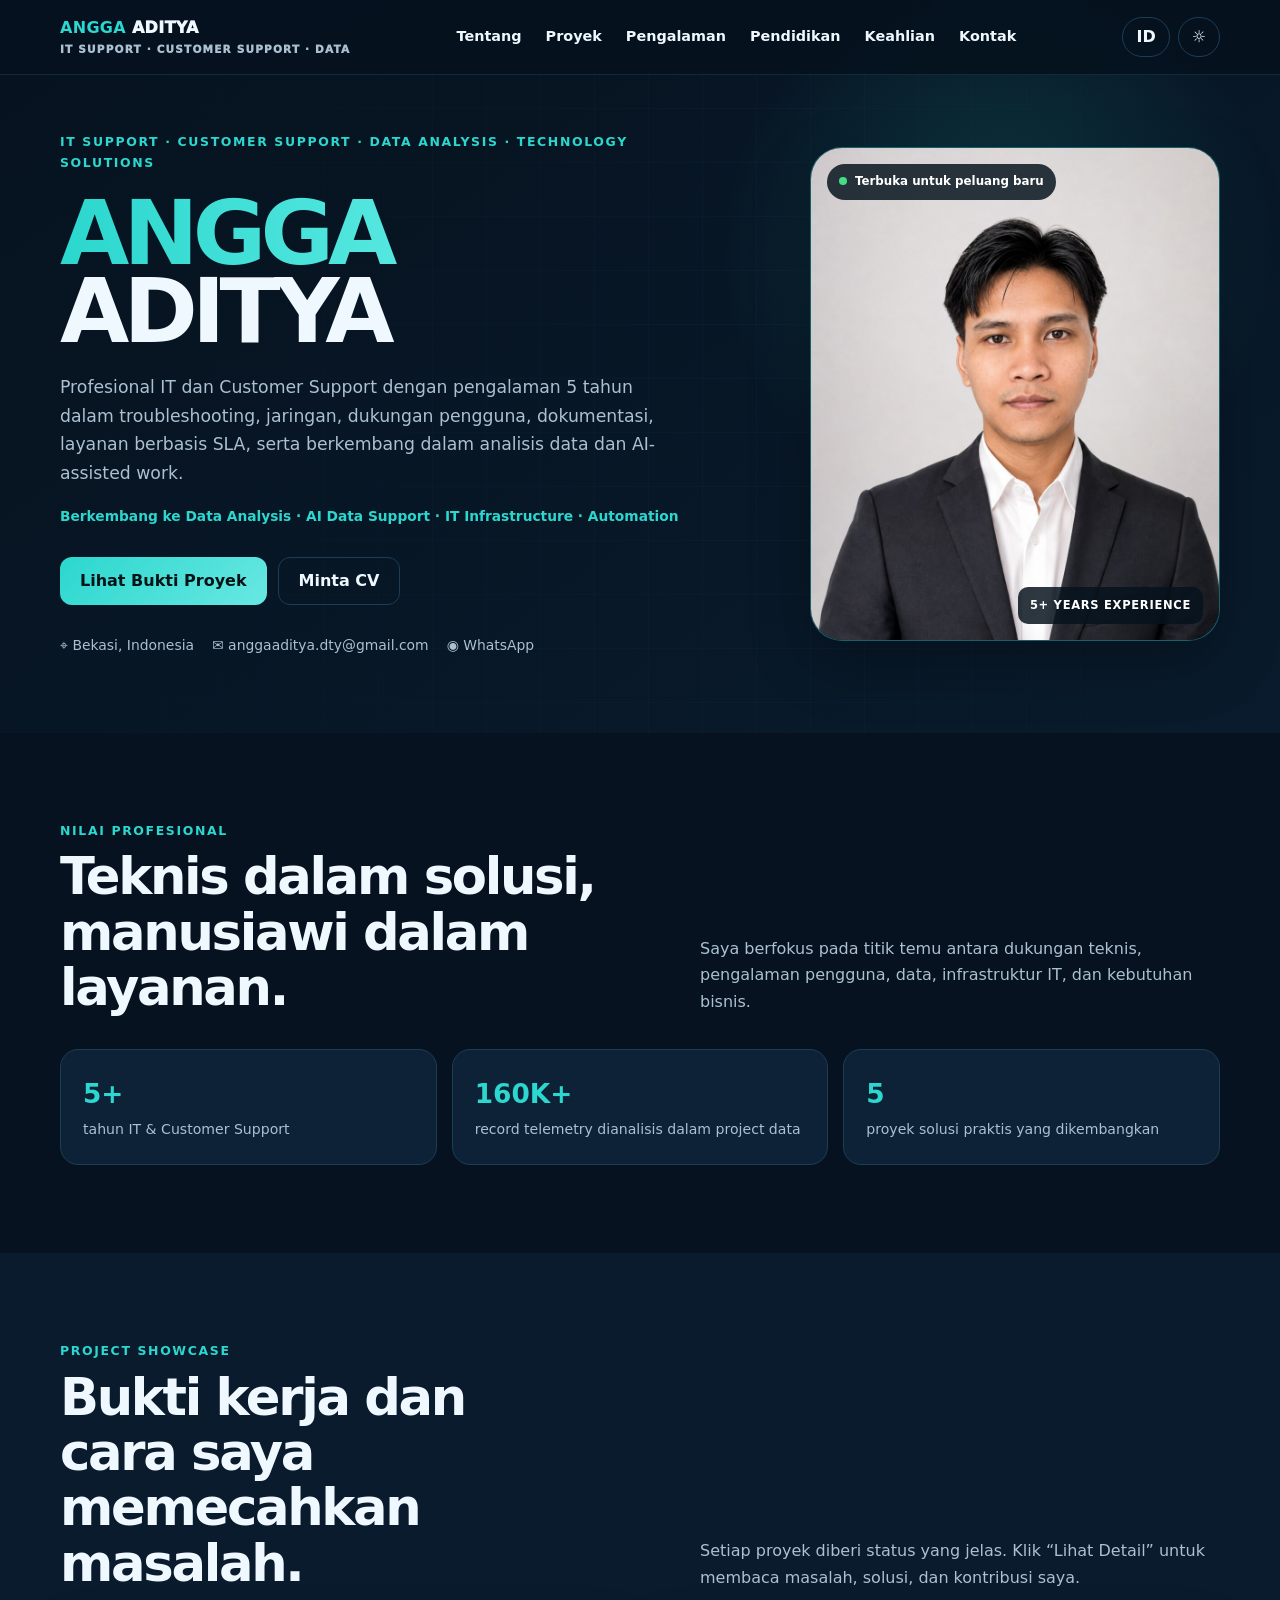
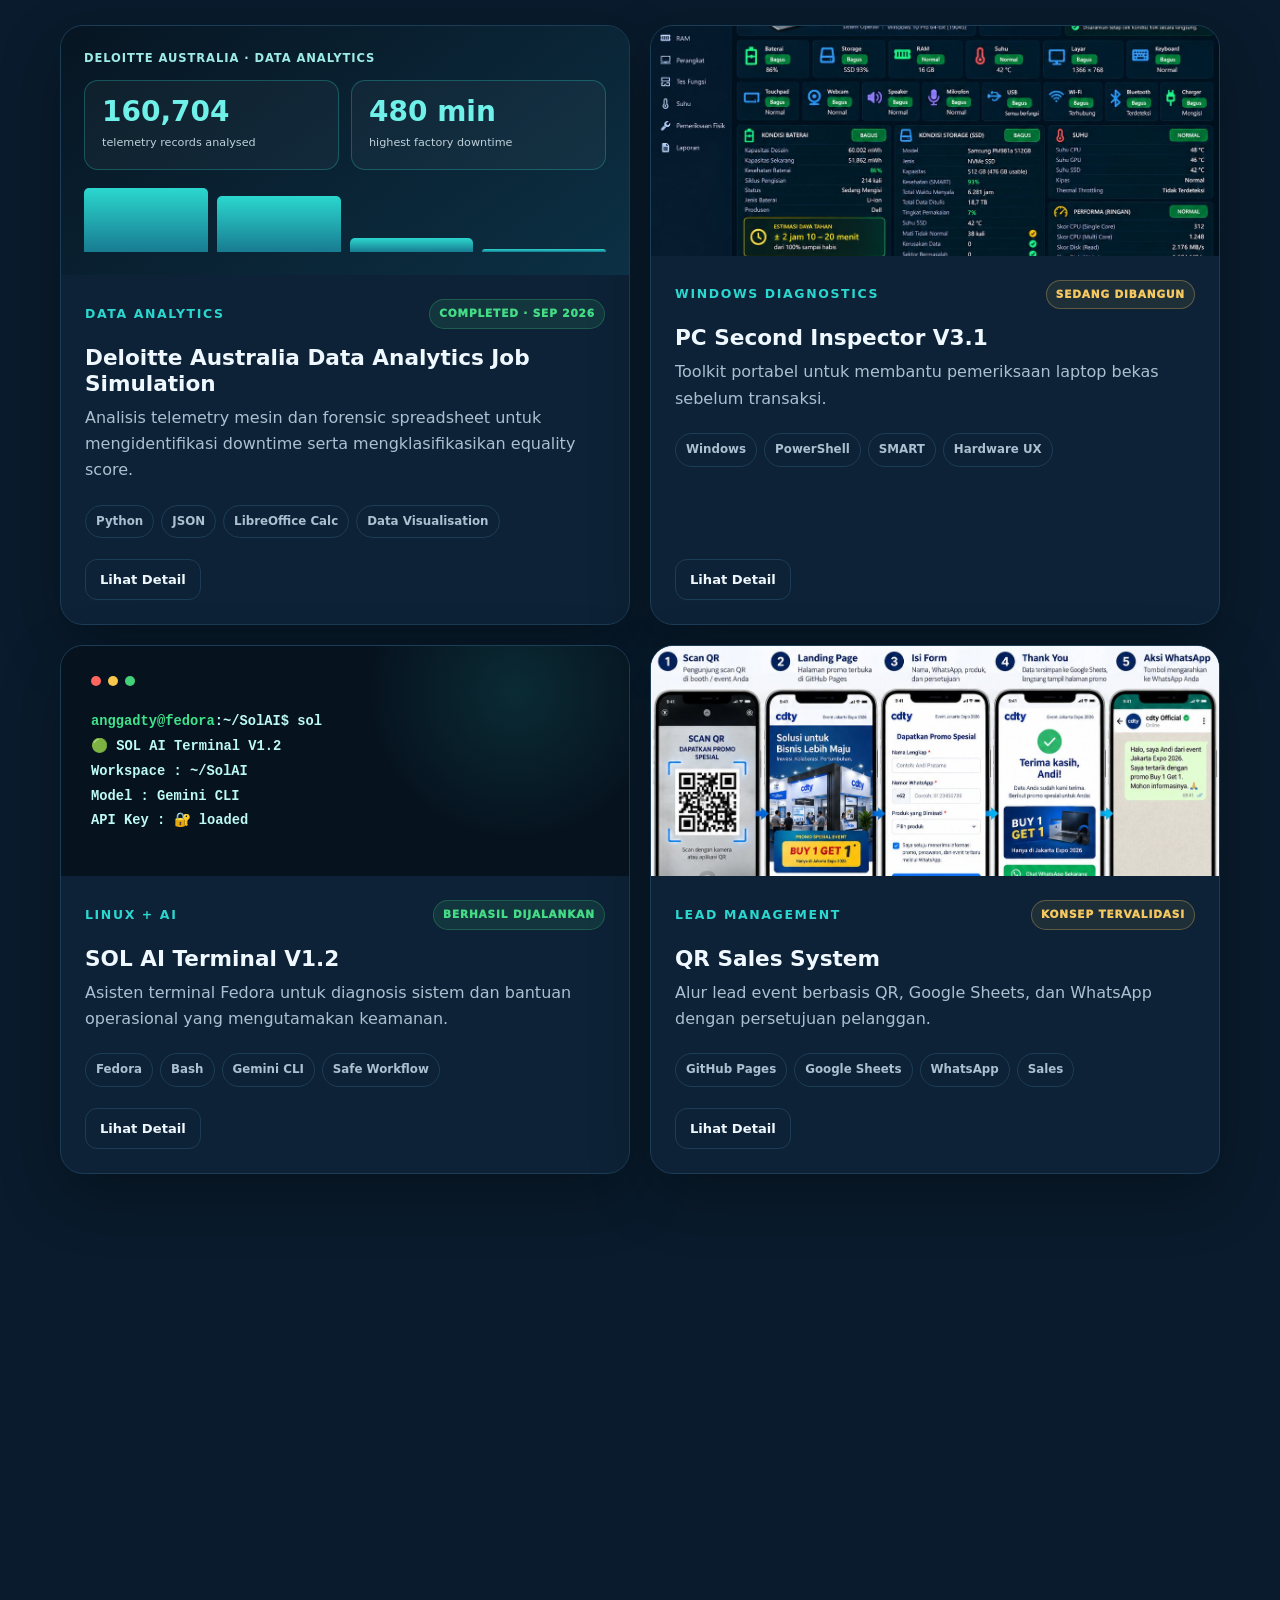
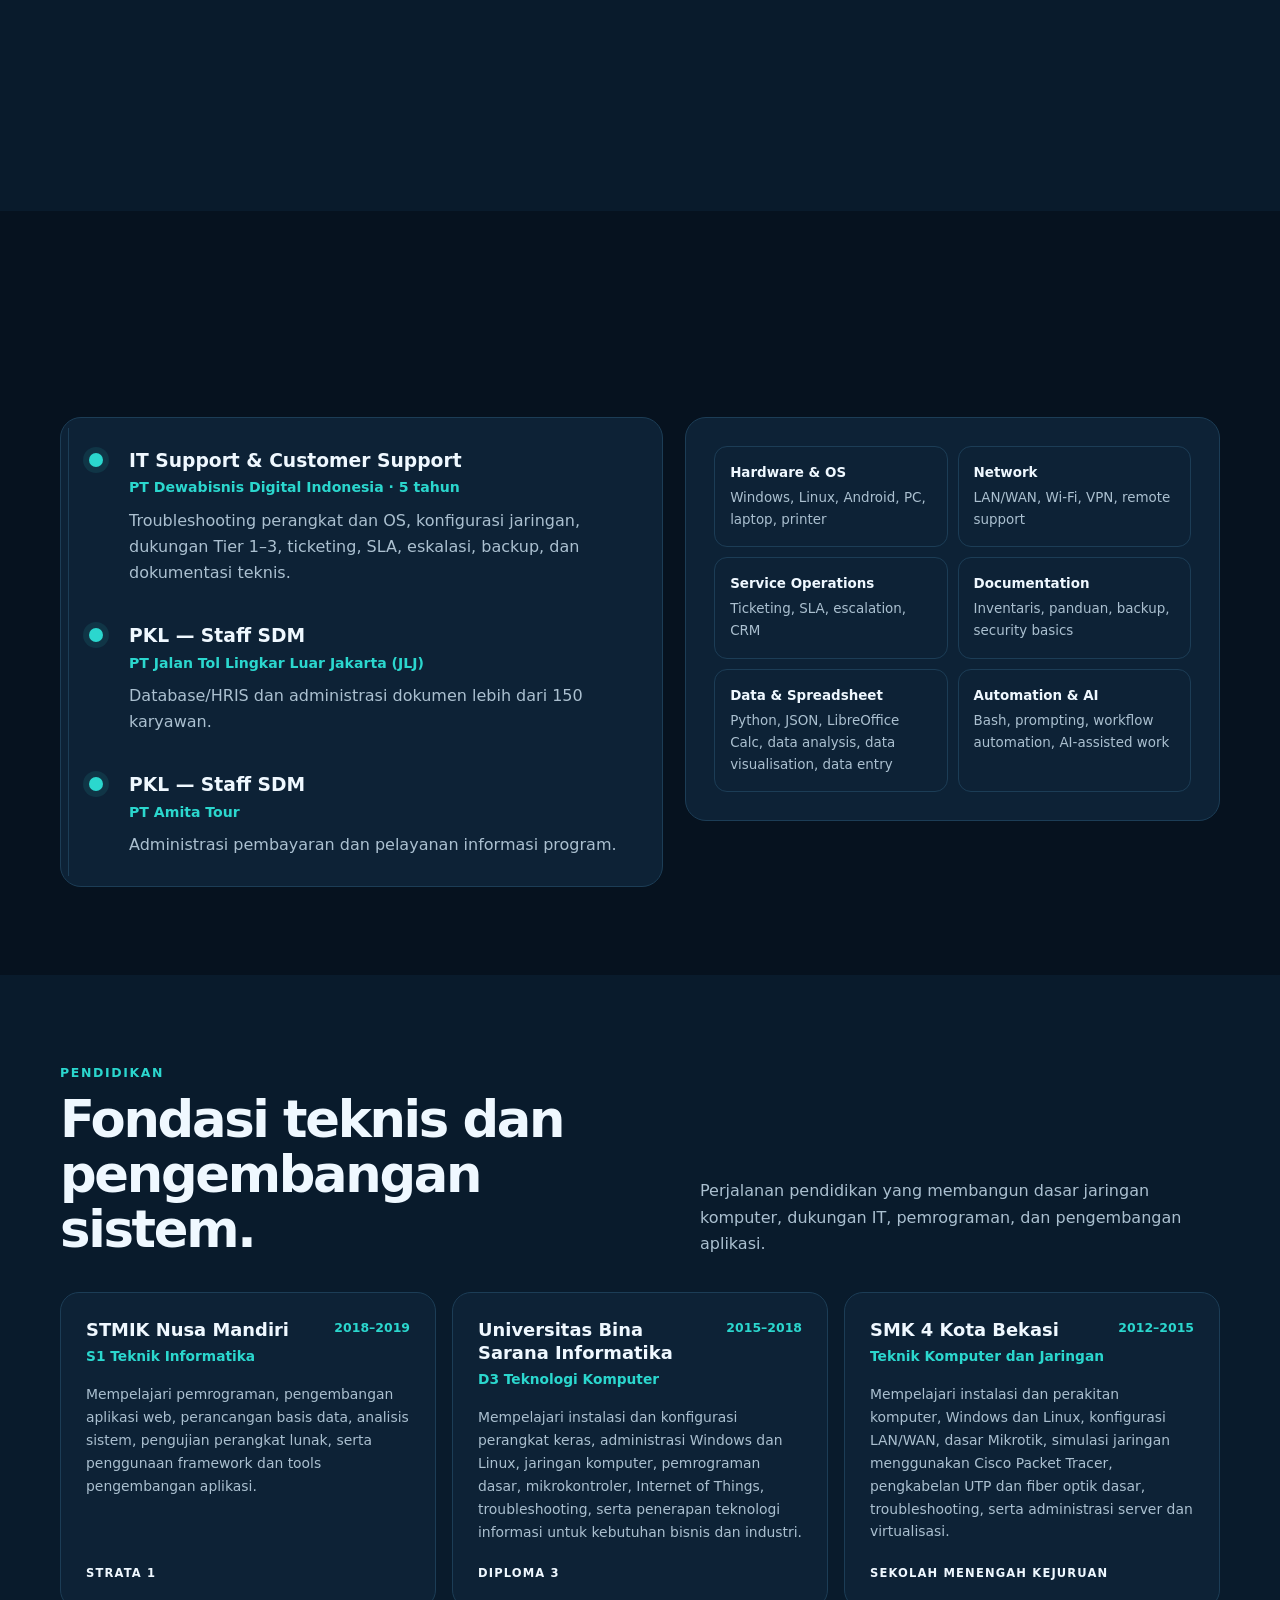
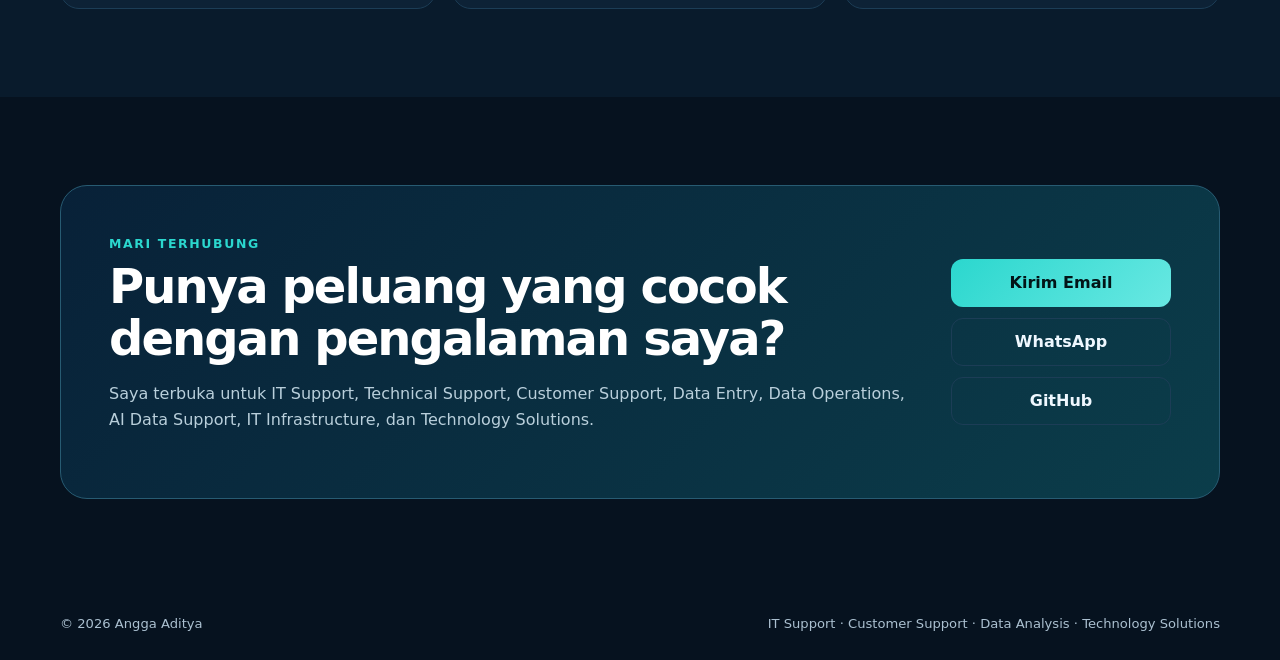
==== commit e6dc80b4: "Add Deloitte data analytics project to portfolio" ====
--- a/index.html
+++ b/index.html
@@ -3,15 +3,15 @@
 <head>
   <meta charset="utf-8">
   <meta name="viewport" content="width=device-width,initial-scale=1">
-  <meta name="description" content="Portofolio Angga Aditya — IT Support & Customer Support dengan pengalaman 5 tahun, berkembang ke IT Infrastructure, automation, dan technology solutions.">
+  <meta name="description" content="Portofolio Angga Aditya — IT Support, Customer Support, Data Analysis, AI-assisted digital work, automation, dan technology solutions.">
   <meta name="theme-color" content="#06121f">
   <meta property="og:title" content="Angga Aditya — Professional Portfolio">
-  <meta property="og:description" content="IT Support · Customer Support · Technology Solutions">
+  <meta property="og:description" content="IT Support · Customer Support · Data Analysis · Technology Solutions">
   <meta property="og:type" content="website">
   <meta property="og:url" content="https://cdtym1.github.io/">
   <meta name="twitter:card" content="summary">
   <link rel="icon" href="data:image/svg+xml,<svg xmlns=%22http://www.w3.org/2000/svg%22 viewBox=%220 0 64 64%22><rect width=%2264%22 height=%2264%22 rx=%2215%22 fill=%22%2306121f%22/><text x=%2210%22 y=%2242%22 font-size=%2231%22 font-family=%22Arial%22 font-weight=%22900%22 fill=%22%232bd7ce%22>AA</text></svg>">
-  <title>Angga Aditya — IT Support & Customer Support</title>
+  <title>Angga Aditya — IT Support, Customer Support & Data Analysis</title>
   <style>
     :root{--bg:#06121f;--bg2:#091b2c;--card:#0d2236;--line:#1c3d56;--text:#eff8ff;--muted:#abc0d0;--a:#2bd7ce;--blue:#43aef5;--green:#45dc86;--shadow:0 22px 60px rgba(0,0,0,.28)}
     *{box-sizing:border-box}html{scroll-behavior:smooth;scroll-padding-top:85px}body{margin:0;background:var(--bg);color:var(--text);font:16px/1.65 Inter,ui-sans-serif,system-ui,-apple-system,"Segoe UI",sans-serif;overflow-x:hidden}body.light{--bg:#f3f8fb;--bg2:#fff;--card:#fff;--line:#d6e5ee;--text:#0a1b2c;--muted:#526b7d;--shadow:0 18px 40px rgba(8,31,50,.1)}a{color:inherit;text-decoration:none}button{font:inherit}img{display:block;max-width:100%}.wrap{width:min(1160px,calc(100% - 40px));margin:auto}
@@ -19,39 +19,40 @@
     .hero{min-height:720px;padding:132px 0 76px;display:grid;align-items:center;position:relative;overflow:hidden;background:radial-gradient(circle at 78% 34%,rgba(43,215,206,.18),transparent 25%),linear-gradient(145deg,var(--bg),var(--bg2))}.hero:before{content:"";position:absolute;inset:0;opacity:.16;background-image:linear-gradient(rgba(67,174,245,.22) 1px,transparent 1px),linear-gradient(90deg,rgba(67,174,245,.22) 1px,transparent 1px);background-size:54px 54px;mask-image:linear-gradient(90deg,transparent,black 60%,transparent)}.heroGrid{position:relative;display:grid;grid-template-columns:1.15fr .85fr;gap:64px;align-items:center}.eyebrow,.kicker{color:var(--a);font-size:.78rem;font-weight:900;letter-spacing:.13em;text-transform:uppercase}.hero h1{font-size:clamp(3.5rem,7vw,6.3rem);line-height:.87;letter-spacing:-.065em;margin:22px 0}.hero h1 span{display:block;background:linear-gradient(90deg,var(--a),#79f5ee);color:transparent;background-clip:text;-webkit-background-clip:text}.role{font-size:1.08rem;color:var(--muted);max-width:690px}.growth{margin:18px 0 0;font-size:.86rem;color:var(--a);font-weight:800}.btns{display:flex;flex-wrap:wrap;gap:11px;margin:29px 0}.btn{display:inline-flex;align-items:center;justify-content:center;min-height:48px;padding:0 20px;border:1px solid var(--line);border-radius:12px;font-weight:850;cursor:pointer;background:transparent;color:var(--text)}.btn.primary{background:linear-gradient(135deg,var(--a),#68e8e2);color:#021417;border:0}.btn:hover{transform:translateY(-2px)}.quick{display:flex;flex-wrap:wrap;gap:18px;color:var(--muted);font-size:.87rem}.photo{position:relative;justify-self:end;width:min(410px,100%);aspect-ratio:.83;overflow:hidden;border:1px solid rgba(43,215,206,.35);border-radius:32px;box-shadow:var(--shadow);background:var(--card)}.photo img{width:100%;height:100%;object-fit:cover;object-position:center 22%}.open{position:absolute;top:16px;left:16px;padding:8px 12px;border-radius:99px;background:rgba(5,18,29,.84);color:white;font-size:.74rem;font-weight:800}.open:before{content:"";display:inline-block;width:8px;height:8px;border-radius:50%;background:var(--green);margin-right:8px}.exp{position:absolute;right:16px;bottom:16px;padding:9px 12px;border-radius:10px;background:rgba(5,18,29,.84);color:white;font-size:.72rem;font-weight:900;letter-spacing:.06em}
     section{padding:88px 0}.alt{background:var(--bg2)}.head{display:flex;justify-content:space-between;align-items:end;gap:28px;margin-bottom:34px}.head h2{font-size:clamp(2rem,4vw,3.3rem);line-height:1.08;letter-spacing:-.045em;margin:8px 0 0}.head p{max-width:520px;color:var(--muted);margin:0}.proofs{display:grid;grid-template-columns:repeat(3,1fr);gap:15px}.proof{border:1px solid var(--line);border-radius:18px;padding:22px;background:var(--card)}.proof b{font-size:1.65rem;color:var(--a);display:block}.proof span{color:var(--muted);font-size:.88rem}
     .projects{display:grid;grid-template-columns:repeat(2,1fr);gap:20px}.project{border:1px solid var(--line);border-radius:23px;background:var(--card);overflow:hidden;box-shadow:var(--shadow);display:flex;flex-direction:column}.visual{height:230px;overflow:hidden;background:linear-gradient(140deg,#0c2a42,#0d5260);position:relative}.visual img{width:100%;height:100%;object-fit:cover}.qrMock{background:#f4f8ff}.qrMock img{object-position:center top}.terminal{height:100%;padding:30px;color:#bdfaf6;font:600 .86rem/1.8 ui-monospace,SFMono-Regular,Consolas,monospace;background:radial-gradient(circle at 80% 20%,rgba(43,215,206,.12),transparent 30%),#06131f}.terminal .bar{display:flex;gap:7px;margin-bottom:24px}.terminal .bar i{width:10px;height:10px;border-radius:50%;background:#ff655f}.terminal .bar i:nth-child(2){background:#f7c64d}.terminal .bar i:nth-child(3){background:#42d179}.terminal em{color:#41e28b;font-style:normal}.body{padding:24px;display:flex;flex-direction:column;flex:1}.topline{display:flex;align-items:center;justify-content:space-between;gap:12px}.status{padding:5px 9px;border-radius:99px;font-size:.66rem;font-weight:950;letter-spacing:.08em;background:rgba(69,220,134,.1);color:var(--green);border:1px solid rgba(69,220,134,.25)}.status.progress{color:#f6c860;border-color:rgba(246,200,96,.3);background:rgba(246,200,96,.08)}.project h3{font-size:1.35rem;line-height:1.2;margin:16px 0 8px}.project p{color:var(--muted);margin:0}.tags{display:flex;flex-wrap:wrap;gap:7px;margin:21px 0}.tag{font-size:.74rem;font-weight:750;color:var(--muted);border:1px solid var(--line);border-radius:99px;padding:6px 10px}.projectActions{display:flex;gap:9px;flex-wrap:wrap;margin-top:auto}.small{min-height:41px;padding:0 14px;font-size:.82rem}
+    .analyticsMock{height:100%;padding:23px;background:linear-gradient(145deg,#071522,#0c3044);display:grid;grid-template-columns:repeat(2,1fr);grid-template-rows:auto 1fr;gap:12px;color:white}.analyticsTitle{grid-column:1/-1;font-size:.72rem;font-weight:900;letter-spacing:.08em;color:#9eece7}.metric{border:1px solid rgba(43,215,206,.28);border-radius:14px;padding:17px;background:rgba(255,255,255,.035);display:flex;flex-direction:column;justify-content:center}.metric b{font-size:1.75rem;line-height:1;color:#6ff0e8}.metric span{margin-top:8px;font-size:.7rem;color:#bed1db}.bars{grid-column:1/-1;display:flex;align-items:flex-end;gap:9px;height:70px;padding-top:6px}.bars i{display:block;flex:1;border-radius:5px 5px 0 0;background:linear-gradient(#2bd7ce,#187b91)}.bars i:nth-child(1){height:100%}.bars i:nth-child(2){height:88%}.bars i:nth-child(3){height:23%}.bars i:nth-child(4){height:5%}
     .split{display:grid;grid-template-columns:1.06fr .94fr;gap:22px}.panel{padding:28px;border:1px solid var(--line);border-radius:21px;background:var(--card)}.timeline{position:relative}.timeline:before{content:"";position:absolute;left:7px;top:10px;bottom:10px;width:1px;background:var(--line)}.job{position:relative;padding:0 0 34px 40px}.job:last-child{padding-bottom:0}.job:before{content:"";position:absolute;left:0;top:7px;width:14px;height:14px;border-radius:50%;background:var(--a);box-shadow:0 0 0 6px rgba(43,215,206,.1)}.job h3{margin:0}.company{color:var(--a);font-size:.88rem;font-weight:800}.job p{color:var(--muted);margin:8px 0 0}.skillGrid{display:grid;grid-template-columns:repeat(2,1fr);gap:10px}.skill{padding:15px;border:1px solid var(--line);border-radius:13px;color:var(--muted);font-size:.84rem}.skill b{display:block;color:var(--text);margin-bottom:3px}.educationGrid{display:grid;grid-template-columns:repeat(3,1fr);gap:16px}.educationCard{padding:25px;border:1px solid var(--line);border-radius:19px;background:var(--card);display:flex;flex-direction:column}.eduTop{display:flex;align-items:start;justify-content:space-between;gap:14px;margin-bottom:15px}.eduYear{white-space:nowrap;color:var(--a);font-size:.78rem;font-weight:900}.educationCard h3{font-size:1.12rem;line-height:1.3;margin:0 0 4px}.educationCard .major{color:var(--a);font-weight:800;font-size:.86rem}.educationCard p{color:var(--muted);font-size:.87rem;margin:0}.eduLevel{display:inline-block;margin-top:auto;padding-top:20px;color:var(--text);font-size:.72rem;font-weight:900;letter-spacing:.1em;text-transform:uppercase}
     .contact{padding:48px;border-radius:27px;border:1px solid #275b72;background:linear-gradient(135deg,#082138,#0b3d4a);display:grid;grid-template-columns:1fr auto;gap:30px;align-items:center;color:white}.contact h2{font-size:clamp(2rem,4vw,3rem);line-height:1.08;letter-spacing:-.04em;margin:7px 0 12px}.contact p{color:#b9cfdb}.contact .btns{margin:0;display:grid;min-width:220px}.footer{padding:26px 0;color:var(--muted);font-size:.82rem}.footer .wrap{display:flex;justify-content:space-between}
     dialog{width:min(820px,calc(100% - 28px));max-height:88vh;border:1px solid var(--line);border-radius:24px;padding:0;background:var(--card);color:var(--text);box-shadow:0 35px 100px rgba(0,0,0,.55)}dialog::backdrop{background:rgba(1,8,14,.78);backdrop-filter:blur(5px)}.modalHead{padding:25px 28px;border-bottom:1px solid var(--line);display:flex;justify-content:space-between;gap:20px}.modalHead h2{margin:0;font-size:1.35rem}.close{border:1px solid var(--line);background:transparent;color:var(--text);width:39px;height:39px;border-radius:50%;cursor:pointer}.modalBody{padding:28px;overflow:auto}.caseMedia{display:none;margin:0 0 22px;border:1px solid var(--line);border-radius:16px;overflow:hidden;background:white}.caseMedia.show{display:block}.caseMedia img{width:100%;height:auto}.caseGrid{display:grid;grid-template-columns:repeat(2,1fr);gap:12px;margin:22px 0}.case{border:1px solid var(--line);padding:17px;border-radius:14px}.case b{display:block;color:var(--a);font-size:.77rem;text-transform:uppercase;letter-spacing:.08em;margin-bottom:6px}.case p{color:var(--muted);margin:0;font-size:.9rem}.reveal{opacity:0;transform:translateY(16px);transition:.55s}.reveal.show{opacity:1;transform:none}
     @media(max-width:900px){.links{display:none}.menu{display:block}.hero{min-height:auto}.heroGrid,.split{grid-template-columns:1fr}.photo{justify-self:start}.projects{grid-template-columns:1fr}.educationGrid{grid-template-columns:1fr}.contact{grid-template-columns:1fr}.contact .btns{display:flex}.nav.open .links{display:flex;position:absolute;top:73px;inset-inline:0;padding:20px;flex-direction:column;background:var(--bg2);border-bottom:1px solid var(--line)}}
-    @media(max-width:600px){.wrap{width:min(100% - 28px,1160px)}.brand small,.controls .lang{display:none}.hero{padding:112px 0 62px}.hero h1{font-size:3.3rem}.head{display:block}.head p{margin-top:14px}.proofs,.skillGrid,.caseGrid{grid-template-columns:1fr}.visual{height:205px}.flow{gap:6px;padding:16px}.node{font-size:.67rem;padding:12px 8px}.contact{padding:29px 22px}.contact .btns{display:grid}.footer .wrap{display:block}}
-    .catalogMock{height:100%;padding:24px;background:#f7fbfd;color:#122537}.catalogBar{height:24px;border-radius:7px;background:#0a2537;margin-bottom:16px;position:relative}.catalogBar:after{content:"azarine · katalog produk";position:absolute;left:11px;top:4px;color:white;font-size:.62rem;font-weight:800}.productsMini{display:grid;grid-template-columns:repeat(4,1fr);gap:9px}.mini{height:145px;border:1px solid #dce8ed;border-radius:9px;background:white;padding:9px}.mini i{display:block;height:84px;border-radius:7px;background:linear-gradient(145deg,#def6f4,#f8d9af)}.mini:nth-child(2) i{background:linear-gradient(145deg,#e8f6ff,#c5e9f3)}.mini:nth-child(3) i{background:linear-gradient(145deg,#fff4cb,#ffd872)}.mini:nth-child(4) i{background:linear-gradient(145deg,#dff6e6,#72d59c)}.mini b{display:block;margin-top:8px;font-size:.56rem}.mini span{font-size:.52rem;color:#0a8f87}
+    @media(max-width:600px){.wrap{width:min(100% - 28px,1160px)}.brand small,.controls .lang{display:none}.hero{padding:112px 0 62px}.hero h1{font-size:3.3rem}.head{display:block}.head p{margin-top:14px}.proofs,.skillGrid,.caseGrid{grid-template-columns:1fr}.visual{height:205px}.contact{padding:29px 22px}.contact .btns{display:grid}.footer .wrap{display:block}}
   </style>
 </head>
 <body>
-  <nav class="nav" id="nav"><div class="wrap navin"><a class="brand" href="#top"><b>ANGGA</b> ADITYA<small>IT SUPPORT · CUSTOMER SUPPORT</small></a><div class="links"><a href="#about">Tentang</a><a href="#projects">Proyek</a><a href="#experience">Pengalaman</a><a href="#education">Pendidikan</a><a href="#skills">Keahlian</a><a href="#contact">Kontak</a></div><div class="controls"><button class="pillbtn lang" id="lang">ID</button><button class="pillbtn" id="theme" aria-label="Ganti tema">☼</button><button class="pillbtn menu" id="menu" aria-label="Buka menu">☰</button></div></div></nav>
+  <nav class="nav" id="nav"><div class="wrap navin"><a class="brand" href="#top"><b>ANGGA</b> ADITYA<small>IT SUPPORT · CUSTOMER SUPPORT · DATA</small></a><div class="links"><a href="#about">Tentang</a><a href="#projects">Proyek</a><a href="#experience">Pengalaman</a><a href="#education">Pendidikan</a><a href="#skills">Keahlian</a><a href="#contact">Kontak</a></div><div class="controls"><button class="pillbtn lang" id="lang">ID</button><button class="pillbtn" id="theme" aria-label="Ganti tema">☼</button><button class="pillbtn menu" id="menu" aria-label="Buka menu">☰</button></div></div></nav>
   <main id="top">
-    <header class="hero"><div class="wrap heroGrid"><div><div class="eyebrow">IT Support · Customer Support · Technology Solutions</div><h1><span>ANGGA</span> ADITYA</h1><p class="role" data-id="hero">Profesional IT dan Customer Support dengan pengalaman 5 tahun dalam troubleshooting, jaringan, dukungan pengguna, dokumentasi, dan layanan berbasis SLA.</p><p class="growth" data-id="growth">Berkembang ke IT Infrastructure · Automation · Channel Sales</p><div class="btns"><a class="btn primary" href="#projects" data-id="view">Lihat Bukti Proyek</a><a class="btn" href="https://wa.me/628998253659?text=Halo%20Angga%2C%20saya%20tertarik%20dengan%20profil%20Anda%20dan%20ingin%20meminta%20CV%20lengkap." target="_blank" rel="noopener" data-id="cv">Minta CV</a></div><div class="quick"><span>⌖ Bekasi, Indonesia</span><a href="mailto:anggaaditya.dty@gmail.com">✉ anggaaditya.dty@gmail.com</a><a href="https://wa.me/628998253659" target="_blank" rel="noopener" aria-label="Hubungi Angga melalui WhatsApp">◉ WhatsApp</a></div></div><div class="photo"><span class="open" data-id="available">Terbuka untuk peluang baru</span><img src="assets/angga-aditya.jpg" alt="Foto profesional Angga Aditya" width="900" height="1200"><span class="exp">5+ YEARS EXPERIENCE</span></div></div></header>
-    <section id="about"><div class="wrap"><div class="head reveal"><div><div class="kicker">Nilai profesional</div><h2 data-id="valueTitle">Teknis dalam solusi,<br>manusiawi dalam layanan.</h2></div><p data-id="valueText">Saya berfokus pada titik temu antara dukungan teknis, pengalaman pengguna, infrastruktur IT, dan kebutuhan bisnis.</p></div><div class="proofs"><div class="proof reveal"><b>5+</b><span>tahun IT & Customer Support</span></div><div class="proof reveal"><b>Tier 1–3</b><span>dukungan, ticketing, dan eskalasi</span></div><div class="proof reveal"><b>4</b><span>proyek solusi praktis yang dikembangkan</span></div></div></div></section>
+    <header class="hero"><div class="wrap heroGrid"><div><div class="eyebrow">IT Support · Customer Support · Data Analysis · Technology Solutions</div><h1><span>ANGGA</span> ADITYA</h1><p class="role" data-id="hero">Profesional IT dan Customer Support dengan pengalaman 5 tahun dalam troubleshooting, jaringan, dukungan pengguna, dokumentasi, layanan berbasis SLA, serta berkembang dalam analisis data dan AI-assisted work.</p><p class="growth" data-id="growth">Berkembang ke Data Analysis · AI Data Support · IT Infrastructure · Automation</p><div class="btns"><a class="btn primary" href="#projects" data-id="view">Lihat Bukti Proyek</a><a class="btn" href="https://wa.me/628998253659?text=Halo%20Angga%2C%20saya%20tertarik%20dengan%20profil%20Anda%20dan%20ingin%20meminta%20CV%20lengkap." target="_blank" rel="noopener" data-id="cv">Minta CV</a></div><div class="quick"><span>⌖ Bekasi, Indonesia</span><a href="mailto:anggaaditya.dty@gmail.com">✉ anggaaditya.dty@gmail.com</a><a href="https://wa.me/628998253659" target="_blank" rel="noopener" aria-label="Hubungi Angga melalui WhatsApp">◉ WhatsApp</a></div></div><div class="photo"><span class="open" data-id="available">Terbuka untuk peluang baru</span><img src="assets/angga-aditya.jpg" alt="Foto profesional Angga Aditya" width="900" height="1200"><span class="exp">5+ YEARS EXPERIENCE</span></div></div></header>
+    <section id="about"><div class="wrap"><div class="head reveal"><div><div class="kicker">Nilai profesional</div><h2 data-id="valueTitle">Teknis dalam solusi,<br>manusiawi dalam layanan.</h2></div><p data-id="valueText">Saya berfokus pada titik temu antara dukungan teknis, pengalaman pengguna, data, infrastruktur IT, dan kebutuhan bisnis.</p></div><div class="proofs"><div class="proof reveal"><b>5+</b><span>tahun IT & Customer Support</span></div><div class="proof reveal"><b>160K+</b><span>record telemetry dianalisis dalam project data</span></div><div class="proof reveal"><b>5</b><span>proyek solusi praktis yang dikembangkan</span></div></div></div></section>
     <section class="alt" id="projects"><div class="wrap"><div class="head reveal"><div><div class="kicker">Project showcase</div><h2 data-id="projectsTitle">Bukti kerja dan<br>cara saya memecahkan masalah.</h2></div><p data-id="projectsText">Setiap proyek diberi status yang jelas. Klik “Lihat Detail” untuk membaca masalah, solusi, dan kontribusi saya.</p></div><div class="projects">
+      <article class="project reveal"><div class="visual analyticsMock"><div class="analyticsTitle">DELOITTE AUSTRALIA · DATA ANALYTICS</div><div class="metric"><b>160,704</b><span>telemetry records analysed</span></div><div class="metric"><b>480 min</b><span>highest factory downtime</span></div><div class="bars"><i></i><i></i><i></i><i></i></div></div><div class="body"><div class="topline"><span class="kicker">Data analytics</span><span class="status">COMPLETED · SEP 2026</span></div><h3>Deloitte Australia Data Analytics Job Simulation</h3><p>Analisis telemetry mesin dan forensic spreadsheet untuk mengidentifikasi downtime serta mengklasifikasikan equality score.</p><div class="tags"><span class="tag">Python</span><span class="tag">JSON</span><span class="tag">LibreOffice Calc</span><span class="tag">Data Visualisation</span></div><div class="projectActions"><button class="btn small detail" data-case="deloitte">Lihat Detail</button></div></div></article>
       <article class="project reveal"><div class="visual"><img src="assets/project-pc-inspector.jpg" alt="Mockup PC Second Inspector V3.1" loading="lazy" width="1200" height="675"></div><div class="body"><div class="topline"><span class="kicker">Windows diagnostics</span><span class="status progress">SEDANG DIBANGUN</span></div><h3>PC Second Inspector V3.1</h3><p>Toolkit portabel untuk membantu pemeriksaan laptop bekas sebelum transaksi.</p><div class="tags"><span class="tag">Windows</span><span class="tag">PowerShell</span><span class="tag">SMART</span><span class="tag">Hardware UX</span></div><div class="projectActions"><button class="btn small detail" data-case="pc">Lihat Detail</button></div></div></article>
       <article class="project reveal"><div class="visual terminal"><div class="bar"><i></i><i></i><i></i></div><div><em>anggadty@fedora</em>:~/SolAI$ sol</div><div>🟢 SOL AI Terminal V1.2</div><div>Workspace : ~/SolAI</div><div>Model : Gemini CLI</div><div>API Key : 🔐 loaded</div></div><div class="body"><div class="topline"><span class="kicker">Linux + AI</span><span class="status">BERHASIL DIJALANKAN</span></div><h3>SOL AI Terminal V1.2</h3><p>Asisten terminal Fedora untuk diagnosis sistem dan bantuan operasional yang mengutamakan keamanan.</p><div class="tags"><span class="tag">Fedora</span><span class="tag">Bash</span><span class="tag">Gemini CLI</span><span class="tag">Safe Workflow</span></div><div class="projectActions"><button class="btn small detail" data-case="sol">Lihat Detail</button></div></div></article>
       <article class="project reveal"><div class="visual qrMock"><img src="assets/project-qr-sales.jpg" alt="Mockup QR Sales Lead System dari scan QR hingga tindak lanjut WhatsApp" loading="lazy" width="1225" height="1284"></div><div class="body"><div class="topline"><span class="kicker">Lead management</span><span class="status progress">KONSEP TERVALIDASI</span></div><h3>QR Sales System</h3><p>Alur lead event berbasis QR, Google Sheets, dan WhatsApp dengan persetujuan pelanggan.</p><div class="tags"><span class="tag">GitHub Pages</span><span class="tag">Google Sheets</span><span class="tag">WhatsApp</span><span class="tag">Sales</span></div><div class="projectActions"><button class="btn small detail" data-case="qr">Lihat Detail</button></div></div></article>
       <article class="project reveal"><div class="visual"><img src="assets/project-azarine.jpg" alt="Mockup promosi Katalog Azarine V6" loading="lazy" width="1200" height="675"></div><div class="body"><div class="topline"><span class="kicker">Sales enablement</span><span class="status">LIVE</span></div><h3>Katalog Azarine V6</h3><p>Katalog web responsif yang menghubungkan pengelolaan produk dan alur pemesanan WhatsApp.</p><div class="tags"><span class="tag">JavaScript</span><span class="tag">Google Sheets</span><span class="tag">GitHub Pages</span><span class="tag">WhatsApp</span></div><div class="projectActions"><button class="btn small detail" data-case="azarine">Lihat Detail</button><a class="btn primary small" href="https://cdtym1.github.io/azarine-product-catalog/?v=6" target="_blank" rel="noopener">Buka Demo ↗</a></div></div></article>
     </div></div></section>
-    <section id="experience"><div class="wrap split"><div><div class="head reveal"><div><div class="kicker">Pengalaman</div><h2>Perjalanan profesional</h2></div></div><div class="panel timeline reveal"><div class="job"><h3>IT Support & Customer Support</h3><div class="company">PT Dewabisnis Digital Indonesia · 5 tahun</div><p>Troubleshooting perangkat dan OS, konfigurasi jaringan, dukungan Tier 1–3, ticketing, SLA, eskalasi, backup, dan dokumentasi teknis.</p></div><div class="job"><h3>PKL — Staff SDM</h3><div class="company">PT Jalan Tol Lingkar Luar Jakarta (JLJ)</div><p>Database/HRIS dan administrasi dokumen lebih dari 150 karyawan.</p></div><div class="job"><h3>PKL — Staff SDM</h3><div class="company">PT Amita Tour</div><p>Administrasi pembayaran dan pelayanan informasi program.</p></div></div></div><div id="skills"><div class="head reveal"><div><div class="kicker">Kapabilitas</div><h2>Keahlian inti</h2></div></div><div class="panel skillGrid reveal"><div class="skill"><b>Hardware & OS</b>Windows, Linux, Android, PC, laptop, printer</div><div class="skill"><b>Network</b>LAN/WAN, Wi-Fi, VPN, remote support</div><div class="skill"><b>Service Operations</b>Ticketing, SLA, escalation, CRM</div><div class="skill"><b>Documentation</b>Inventaris, panduan, backup, security basics</div><div class="skill"><b>Web & Data</b>HTML, CSS, JavaScript, Google Sheets</div><div class="skill"><b>Automation & AI</b>Bash, workflow automation, AI-assisted work</div></div></div></div></section>
+    <section id="experience"><div class="wrap split"><div><div class="head reveal"><div><div class="kicker">Pengalaman</div><h2>Perjalanan profesional</h2></div></div><div class="panel timeline reveal"><div class="job"><h3>IT Support & Customer Support</h3><div class="company">PT Dewabisnis Digital Indonesia · 5 tahun</div><p>Troubleshooting perangkat dan OS, konfigurasi jaringan, dukungan Tier 1–3, ticketing, SLA, eskalasi, backup, dan dokumentasi teknis.</p></div><div class="job"><h3>PKL — Staff SDM</h3><div class="company">PT Jalan Tol Lingkar Luar Jakarta (JLJ)</div><p>Database/HRIS dan administrasi dokumen lebih dari 150 karyawan.</p></div><div class="job"><h3>PKL — Staff SDM</h3><div class="company">PT Amita Tour</div><p>Administrasi pembayaran dan pelayanan informasi program.</p></div></div></div><div id="skills"><div class="head reveal"><div><div class="kicker">Kapabilitas</div><h2>Keahlian inti</h2></div></div><div class="panel skillGrid reveal"><div class="skill"><b>Hardware & OS</b>Windows, Linux, Android, PC, laptop, printer</div><div class="skill"><b>Network</b>LAN/WAN, Wi-Fi, VPN, remote support</div><div class="skill"><b>Service Operations</b>Ticketing, SLA, escalation, CRM</div><div class="skill"><b>Documentation</b>Inventaris, panduan, backup, security basics</div><div class="skill"><b>Data & Spreadsheet</b>Python, JSON, LibreOffice Calc, data analysis, data visualisation, data entry</div><div class="skill"><b>Automation & AI</b>Bash, prompting, workflow automation, AI-assisted work</div></div></div></div></section>
     <section class="alt" id="education"><div class="wrap"><div class="head reveal"><div><div class="kicker">Pendidikan</div><h2>Fondasi teknis dan<br>pengembangan sistem.</h2></div><p>Perjalanan pendidikan yang membangun dasar jaringan komputer, dukungan IT, pemrograman, dan pengembangan aplikasi.</p></div><div class="educationGrid">
       <article class="educationCard reveal"><div class="eduTop"><div><h3>STMIK Nusa Mandiri</h3><div class="major">S1 Teknik Informatika</div></div><span class="eduYear">2018–2019</span></div><p>Mempelajari pemrograman, pengembangan aplikasi web, perancangan basis data, analisis sistem, pengujian perangkat lunak, serta penggunaan framework dan tools pengembangan aplikasi.</p><span class="eduLevel">Strata 1</span></article>
       <article class="educationCard reveal"><div class="eduTop"><div><h3>Universitas Bina Sarana Informatika</h3><div class="major">D3 Teknologi Komputer</div></div><span class="eduYear">2015–2018</span></div><p>Mempelajari instalasi dan konfigurasi perangkat keras, administrasi Windows dan Linux, jaringan komputer, pemrograman dasar, mikrokontroler, Internet of Things, troubleshooting, serta penerapan teknologi informasi untuk kebutuhan bisnis dan industri.</p><span class="eduLevel">Diploma 3</span></article>
       <article class="educationCard reveal"><div class="eduTop"><div><h3>SMK 4 Kota Bekasi</h3><div class="major">Teknik Komputer dan Jaringan</div></div><span class="eduYear">2012–2015</span></div><p>Mempelajari instalasi dan perakitan komputer, Windows dan Linux, konfigurasi LAN/WAN, dasar Mikrotik, simulasi jaringan menggunakan Cisco Packet Tracer, pengkabelan UTP dan fiber optik dasar, troubleshooting, serta administrasi server dan virtualisasi.</p><span class="eduLevel">Sekolah Menengah Kejuruan</span></article>
     </div></div></section>
-    <section id="contact"><div class="wrap"><div class="contact reveal"><div><div class="kicker">Mari terhubung</div><h2>Punya peluang yang cocok<br>dengan pengalaman saya?</h2><p>Saya terbuka untuk IT Support, Technical Support, Customer Support, Channel Sales, IT Infrastructure, dan Technology Solutions.</p></div><div class="btns"><a class="btn primary" href="mailto:anggaaditya.dty@gmail.com">Kirim Email</a><a class="btn" href="https://wa.me/628998253659" target="_blank" rel="noopener">WhatsApp</a><a class="btn" href="https://github.com/cdtyM1" target="_blank" rel="noopener">GitHub</a></div></div></div></section>
+    <section id="contact"><div class="wrap"><div class="contact reveal"><div><div class="kicker">Mari terhubung</div><h2>Punya peluang yang cocok<br>dengan pengalaman saya?</h2><p>Saya terbuka untuk IT Support, Technical Support, Customer Support, Data Entry, Data Operations, AI Data Support, IT Infrastructure, dan Technology Solutions.</p></div><div class="btns"><a class="btn primary" href="mailto:anggaaditya.dty@gmail.com">Kirim Email</a><a class="btn" href="https://wa.me/628998253659" target="_blank" rel="noopener">WhatsApp</a><a class="btn" href="https://github.com/cdtyM1" target="_blank" rel="noopener">GitHub</a></div></div></div></section>
   </main>
-  <footer class="footer"><div class="wrap"><span>© <span id="year"></span> Angga Aditya</span><span>IT Support · Customer Support · Technology Solutions</span></div></footer>
+  <footer class="footer"><div class="wrap"><span>© <span id="year"></span> Angga Aditya</span><span>IT Support · Customer Support · Data Analysis · Technology Solutions</span></div></footer>
   <dialog id="caseDialog"><div class="modalHead"><h2 id="caseTitle"></h2><button class="close" aria-label="Tutup">×</button></div><div class="modalBody"><div class="caseMedia" id="caseMedia"></div><p id="caseSummary"></p><div class="caseGrid"><div class="case"><b>Masalah</b><p id="caseProblem"></p></div><div class="case"><b>Solusi</b><p id="caseSolution"></p></div><div class="case"><b>Kontribusi saya</b><p id="caseRole"></p></div><div class="case"><b>Status</b><p id="caseStatus"></p></div></div><div id="caseLink"></div></div></dialog>
   <script>
-    const cases={pc:{title:'PC Second Inspector V3.1 SMART Edition',summary:'Toolkit inspeksi portabel berbahasa Indonesia untuk membantu keputusan saat membeli laptop second.',problem:'Pemeriksaan laptop bekas sering tersebar di banyak menu dan sulit dipahami pembeli nonteknis.',solution:'Satu alur untuk informasi sistem, baterai, storage SMART, suhu, tes fungsi, scoring, kesimpulan, dan bahan negosiasi.',role:'Merancang kebutuhan, bahasa laporan, alur COD, konsep portable USB, scoring, dan iterasi mockup bersama AI.',status:'Sedang dibangun menjadi paket yang benar-benar dapat dijalankan di Windows.'},sol:{title:'SOL AI Terminal V1.2',summary:'Workflow asisten pribadi untuk diagnosis dan bantuan operasional Fedora.',problem:'Perintah teknis sering sulit dipahami dan perubahan sistem bisa berisiko jika dijalankan tanpa pengecekan.',solution:'Prinsip CEK → JELASKAN → IZIN JIKA BERISIKO → EKSEKUSI → VERIFIKASI, dengan Gemini CLI sebagai backend.',role:'Menentukan prinsip keselamatan, ruang lingkup bantuan, launcher, konfigurasi lokal, dan pengujian langsung pada Fedora.',status:'V1.2 berhasil divalidasi dan dijalankan; pengembangan dijeda dengan aman.'},qr:{title:'QR Sales System — Lead Capture',summary:'Konsep alur pengumpulan leads untuk event dan follow-up sales.',problem:'Kontak pengunjung event mudah hilang dan tindak lanjut promosi tidak terstruktur.',solution:'Scan QR → form nama dan WhatsApp + consent → data event/produk/tanggal tersimpan → promo dan jalur WhatsApp.',role:'Merancang kebutuhan sales, arsitektur low-cost GitHub Pages + Google Sheets, tagging, dashboard, dan workflow WhatsApp yang compliant.',status:'Konsep dan roadmap tervalidasi; implementasi PRO Lite belum dimulai.',image:'assets/project-qr-sales.jpg',imageAlt:'Mockup lengkap QR Sales Lead System'},azarine:{title:'Katalog Azarine V6',summary:'Katalog produk web ringan untuk mendukung aktivitas sales dan affiliate.',problem:'Data produk, harga, promo, stok, gambar, dan pemesanan perlu dikelola tanpa membangun backend mahal.',solution:'GitHub Pages untuk hosting, Google Sheets sebagai sumber data, galeri responsif, pencarian, promo, stok, dan WhatsApp order.',role:'Menyusun kebutuhan, menguji desktop/mobile, mengelola aset dan data, serta melakukan iterasi fitur berdasarkan penggunaan.',status:'Versi V6 tersedia online dan terus dapat dikembangkan.',link:'https://cdtym1.github.io/azarine-product-catalog/?v=6',image:'assets/project-azarine.jpg',imageAlt:'Mockup promosi Katalog Azarine V6'}};
+    const cases={deloitte:{title:'Deloitte Australia Data Analytics Job Simulation — Forage',summary:'Virtual job simulation yang menggabungkan analisis telemetry mesin dan forensic spreadsheet analysis.',problem:'Data telemetry dari empat pabrik perlu dianalisis untuk menemukan lokasi serta tipe perangkat dengan downtime tertinggi, lalu equality score perlu diklasifikasikan secara konsisten.',solution:'Memproses 160.704 record JSON dengan Python, menghitung unhealthy events sebagai downtime, membuat dashboard ringkas, dan menerapkan formula spreadsheet untuk klasifikasi equality score.',role:'Menganalisis data dengan Python dan JSON, memvalidasi total downtime, membuat visualisasi di LibreOffice Calc, dan menyelesaikan equality classification tanpa mengklaim penggunaan Tableau.',status:'Completed September 2026. Certificate of Completion earned through Forage.'},pc:{title:'PC Second Inspector V3.1 SMART Edition',summary:'Toolkit inspeksi portabel berbahasa Indonesia untuk membantu keputusan saat membeli laptop second.',problem:'Pemeriksaan laptop bekas sering tersebar di banyak menu dan sulit dipahami pembeli nonteknis.',solution:'Satu alur untuk informasi sistem, baterai, storage SMART, suhu, tes fungsi, scoring, kesimpulan, dan bahan negosiasi.',role:'Merancang kebutuhan, bahasa laporan, alur COD, konsep portable USB, scoring, dan iterasi mockup bersama AI.',status:'Sedang dibangun menjadi paket yang benar-benar dapat dijalankan di Windows.'},sol:{title:'SOL AI Terminal V1.2',summary:'Workflow asisten pribadi untuk diagnosis dan bantuan operasional Fedora.',problem:'Perintah teknis sering sulit dipahami dan perubahan sistem bisa berisiko jika dijalankan tanpa pengecekan.',solution:'Prinsip CEK → JELASKAN → IZIN JIKA BERISIKO → EKSEKUSI → VERIFIKASI, dengan Gemini CLI sebagai backend.',role:'Menentukan prinsip keselamatan, ruang lingkup bantuan, launcher, konfigurasi lokal, dan pengujian langsung pada Fedora.',status:'V1.2 berhasil divalidasi dan dijalankan; pengembangan dijeda dengan aman.'},qr:{title:'QR Sales System — Lead Capture',summary:'Konsep alur pengumpulan leads untuk event dan follow-up sales.',problem:'Kontak pengunjung event mudah hilang dan tindak lanjut promosi tidak terstruktur.',solution:'Scan QR → form nama dan WhatsApp + consent → data event/produk/tanggal tersimpan → promo dan jalur WhatsApp.',role:'Merancang kebutuhan sales, arsitektur low-cost GitHub Pages + Google Sheets, tagging, dashboard, dan workflow WhatsApp yang compliant.',status:'Konsep dan roadmap tervalidasi; implementasi PRO Lite belum dimulai.',image:'assets/project-qr-sales.jpg',imageAlt:'Mockup lengkap QR Sales Lead System'},azarine:{title:'Katalog Azarine V6',summary:'Katalog produk web ringan untuk mendukung aktivitas sales dan affiliate.',problem:'Data produk, harga, promo, stok, gambar, dan pemesanan perlu dikelola tanpa membangun backend mahal.',solution:'GitHub Pages untuk hosting, Google Sheets sebagai sumber data, galeri responsif, pencarian, promo, stok, dan WhatsApp order.',role:'Menyusun kebutuhan, menguji desktop/mobile, mengelola aset dan data, serta melakukan iterasi fitur berdasarkan penggunaan.',status:'Versi V6 tersedia online dan terus dapat dikembangkan.',link:'https://cdtym1.github.io/azarine-product-catalog/?v=6',image:'assets/project-azarine.jpg',imageAlt:'Mockup promosi Katalog Azarine V6'}};
     const dialog=document.getElementById('caseDialog');document.querySelectorAll('.detail').forEach(b=>b.onclick=()=>{const c=cases[b.dataset.case];caseTitle.textContent=c.title;caseMedia.classList.toggle('show',Boolean(c.image));caseMedia.innerHTML=c.image?`<img src="${c.image}" alt="${c.imageAlt}" loading="lazy">`:'';caseSummary.textContent=c.summary;caseProblem.textContent=c.problem;caseSolution.textContent=c.solution;caseRole.textContent=c.role;caseStatus.textContent=c.status;caseLink.innerHTML=c.link?`<a class="btn primary" href="${c.link}" target="_blank" rel="noopener">Buka Demo ↗</a>`:'';dialog.showModal()});document.querySelector('.close').onclick=()=>dialog.close();dialog.onclick=e=>{if(e.target===dialog)dialog.close()};
-    const dict={en:{hero:'IT and Customer Support professional with 5 years of experience in troubleshooting, networking, user support, documentation, and SLA-based service.',growth:'Growing into IT Infrastructure · Automation · Channel Sales',view:'View Project Evidence',cv:'Request CV',available:'Open to new opportunities',valueTitle:'Technical in solutions,<br>human in service.',valueText:'I focus on the intersection of technical support, user experience, IT infrastructure, and business needs.',projectsTitle:'Evidence of work and<br>how I solve problems.',projectsText:'Every project has a transparent status. Select “View Details” to see the problem, solution, and my contribution.'}};let language=localStorage.getItem('lang')||'id';const applyLang=()=>{document.documentElement.lang=language;lang.textContent=language.toUpperCase();document.querySelectorAll('[data-id]').forEach(e=>{if(!e.dataset.original)e.dataset.original=e.innerHTML;e.innerHTML=language==='en'&&dict.en[e.dataset.id]?dict.en[e.dataset.id]:e.dataset.original})};lang.onclick=()=>{language=language==='id'?'en':'id';localStorage.setItem('lang',language);applyLang()};applyLang();
+    const dict={en:{hero:'IT and Customer Support professional with 5 years of experience in troubleshooting, networking, user support, documentation, SLA-based service, and growing data-analysis capabilities.',growth:'Growing into Data Analysis · AI Data Support · IT Infrastructure · Automation',view:'View Project Evidence',cv:'Request CV',available:'Open to new opportunities',valueTitle:'Technical in solutions,<br>human in service.',valueText:'I focus on the intersection of technical support, user experience, data, IT infrastructure, and business needs.',projectsTitle:'Evidence of work and<br>how I solve problems.',projectsText:'Every project has a transparent status. Select “View Details” to see the problem, solution, and my contribution.'}};let language=localStorage.getItem('lang')||'id';const applyLang=()=>{document.documentElement.lang=language;lang.textContent=language.toUpperCase();document.querySelectorAll('[data-id]').forEach(e=>{if(!e.dataset.original)e.dataset.original=e.innerHTML;e.innerHTML=language==='en'&&dict.en[e.dataset.id]?dict.en[e.dataset.id]:e.dataset.original})};lang.onclick=()=>{language=language==='id'?'en':'id';localStorage.setItem('lang',language);applyLang()};applyLang();
     const theme=document.getElementById('theme');if(localStorage.getItem('theme')==='light')document.body.classList.add('light');theme.textContent=document.body.classList.contains('light')?'☾':'☼';theme.onclick=()=>{document.body.classList.toggle('light');localStorage.setItem('theme',document.body.classList.contains('light')?'light':'dark');theme.textContent=document.body.classList.contains('light')?'☾':'☼'};menu.onclick=()=>nav.classList.toggle('open');document.querySelectorAll('.links a').forEach(a=>a.onclick=()=>nav.classList.remove('open'));const ob=new IntersectionObserver(es=>es.forEach(e=>e.isIntersecting&&e.target.classList.add('show')),{threshold:.08});document.querySelectorAll('.reveal').forEach(e=>ob.observe(e));year.textContent=new Date().getFullYear();
   </script>
 </body>
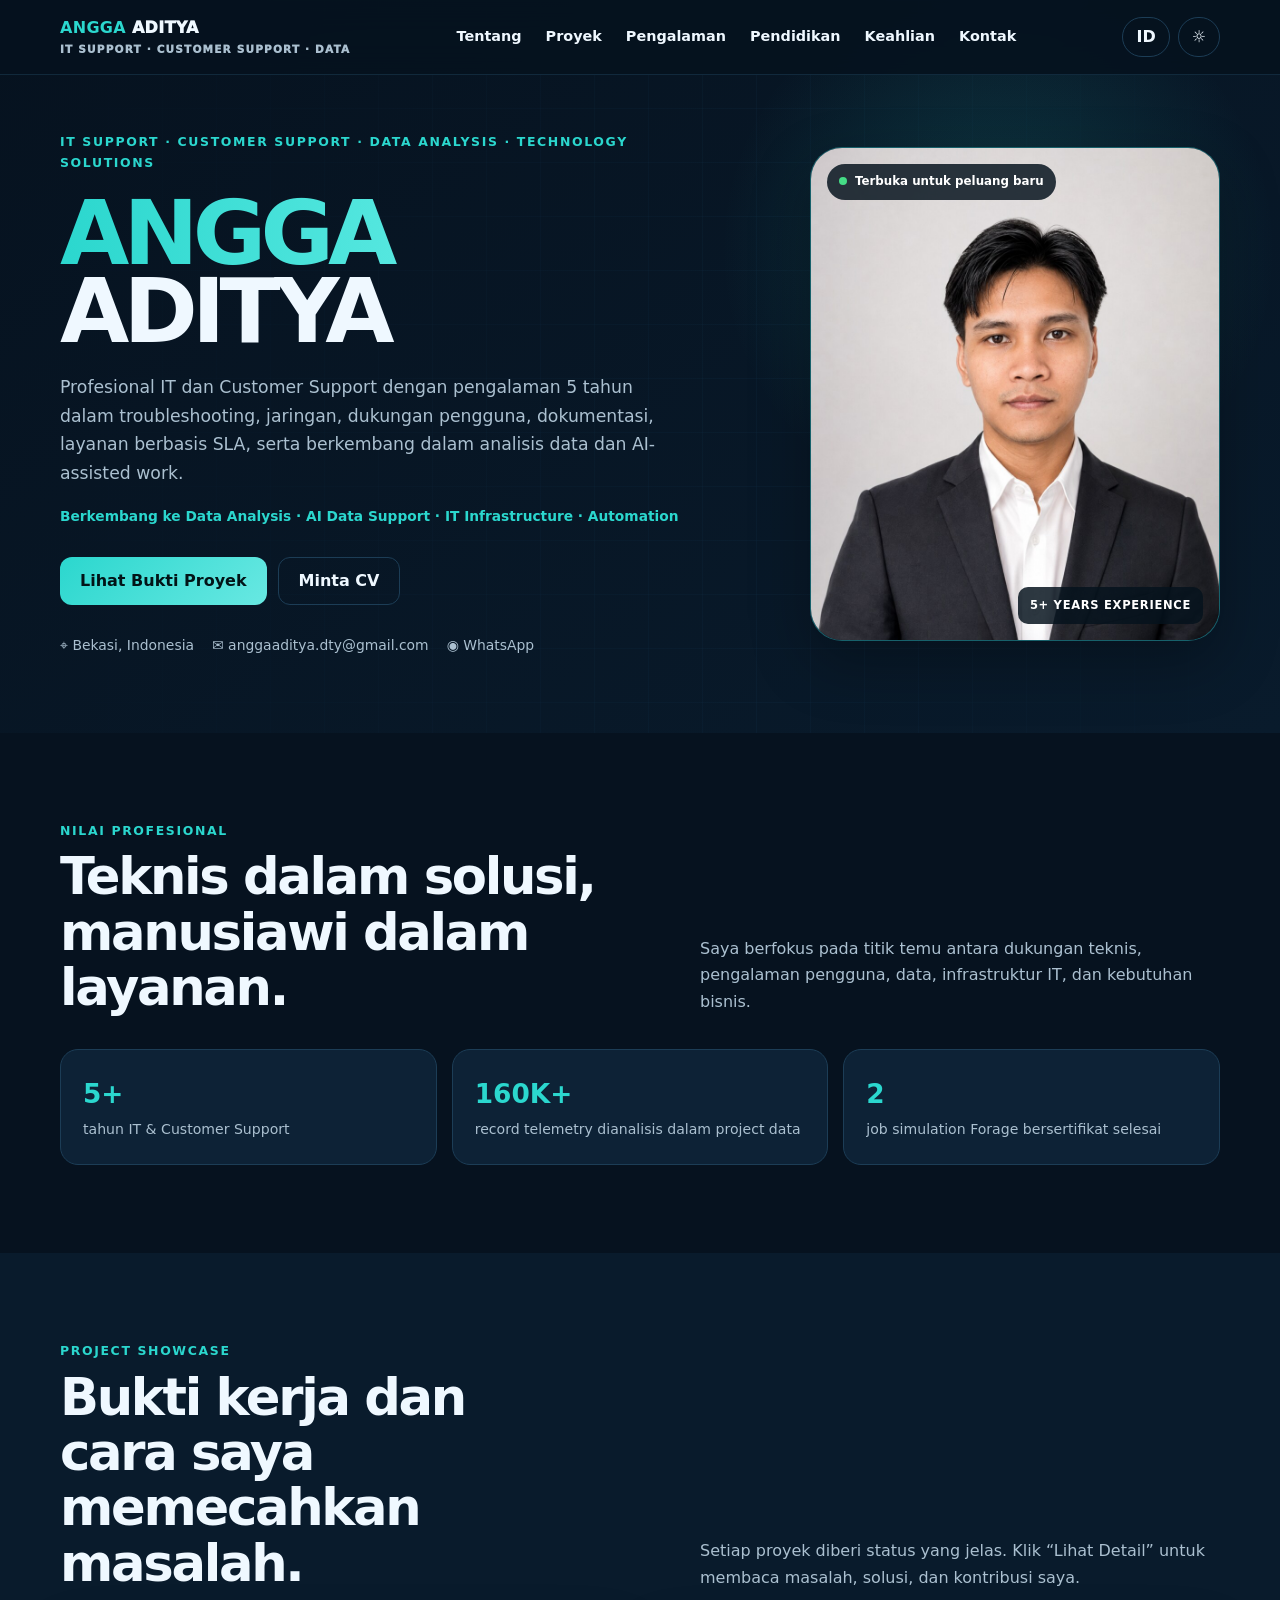
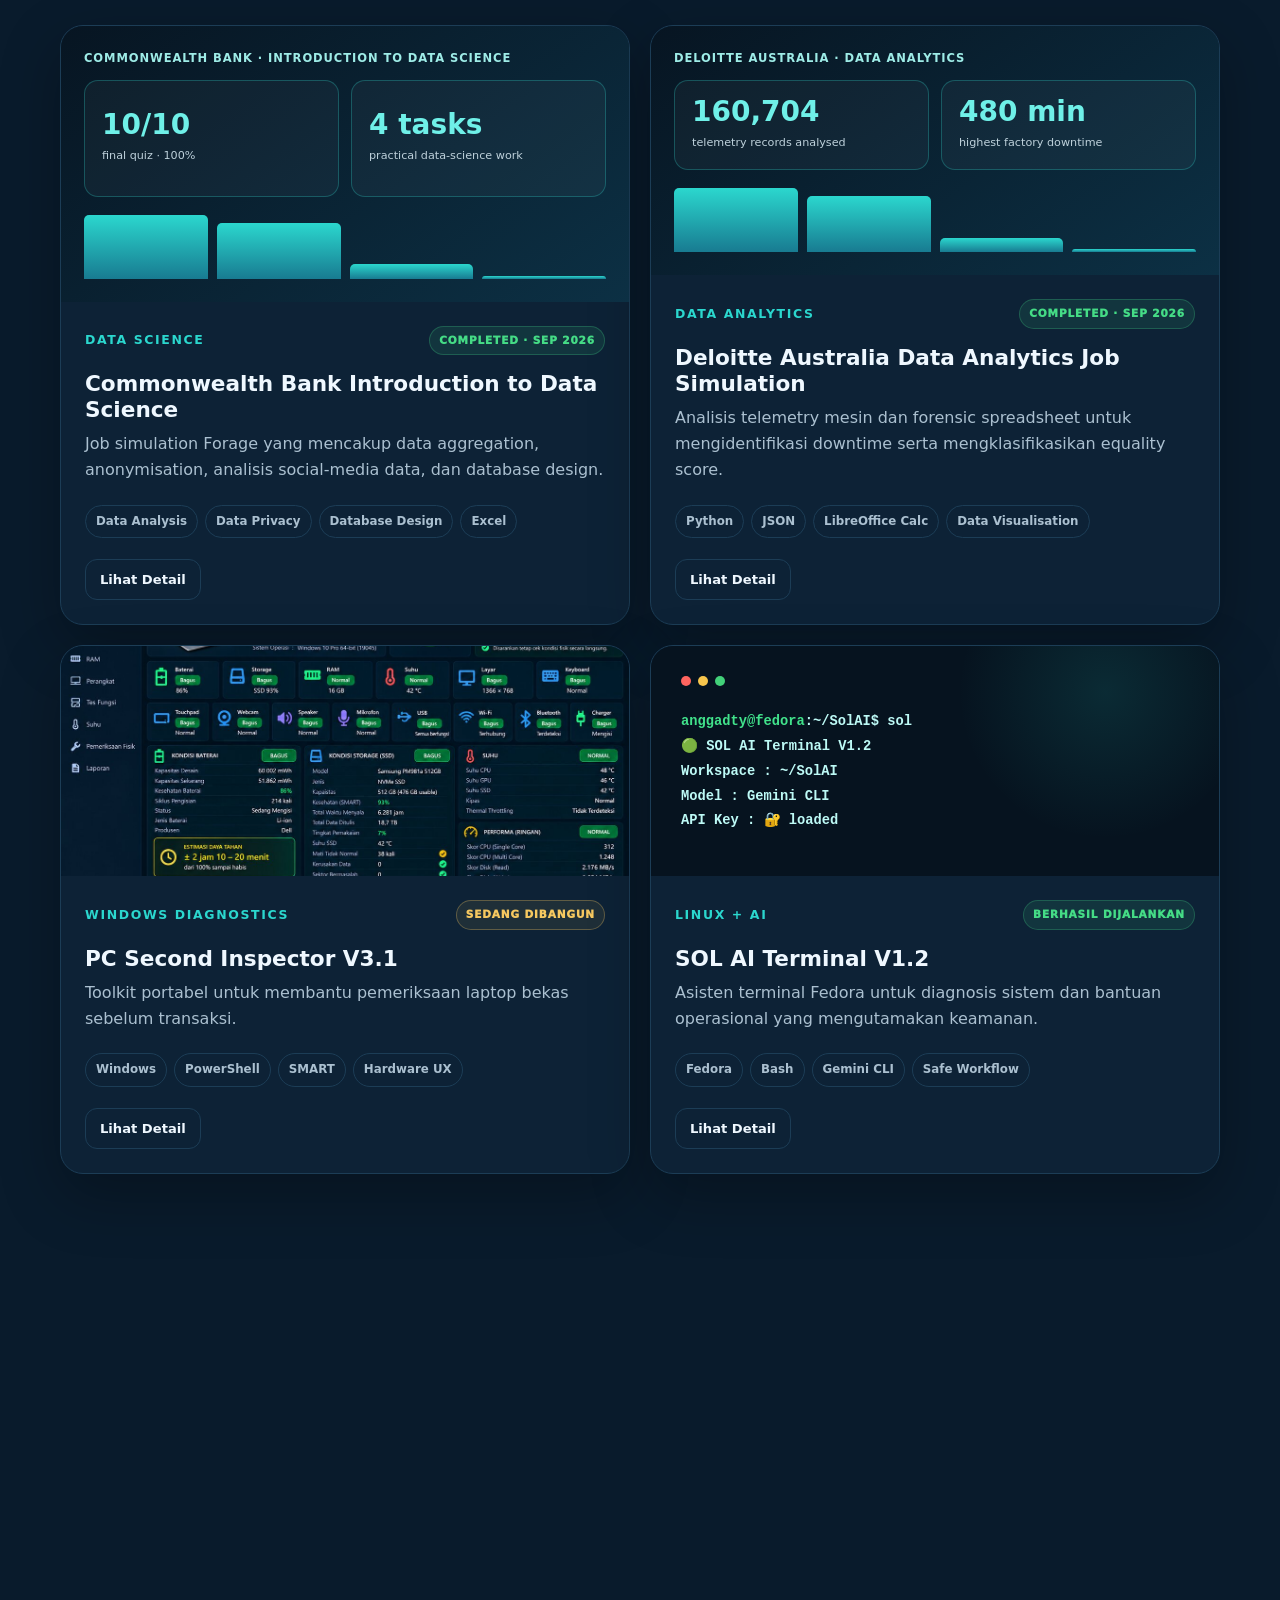
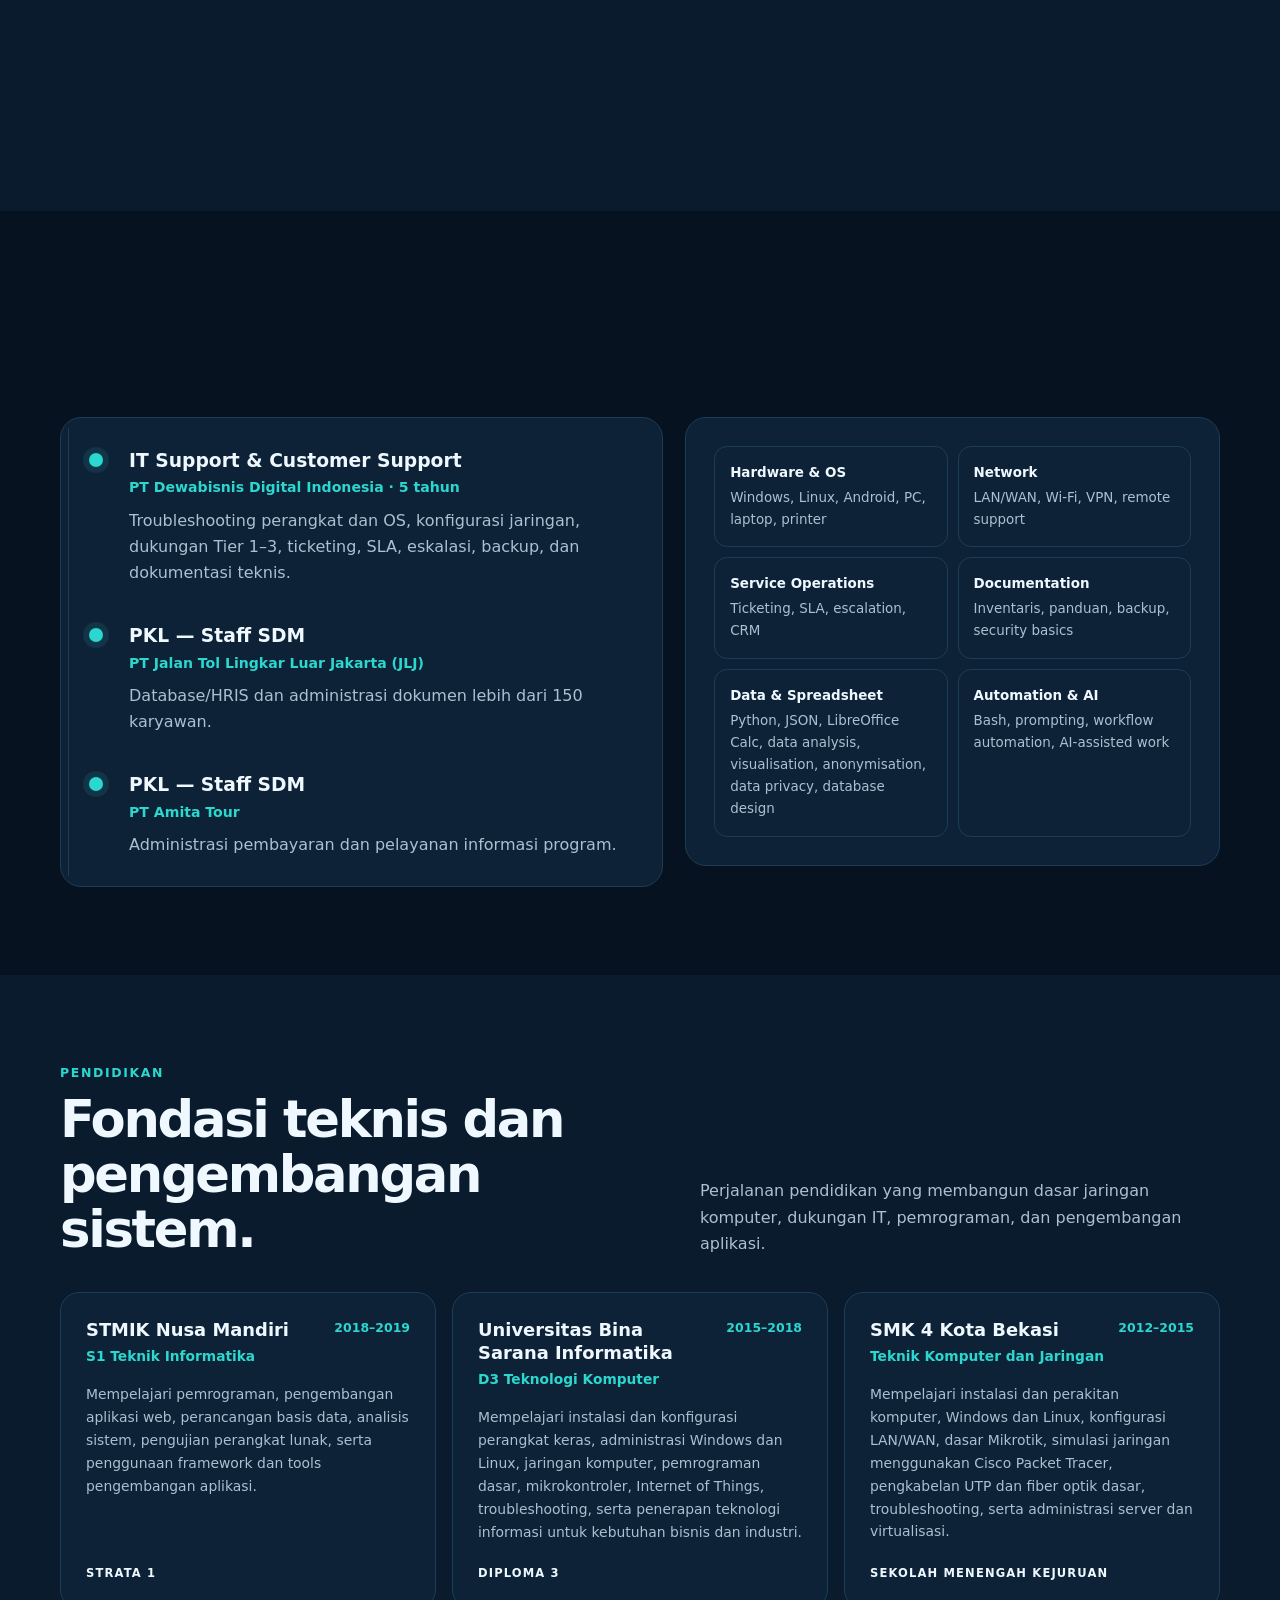
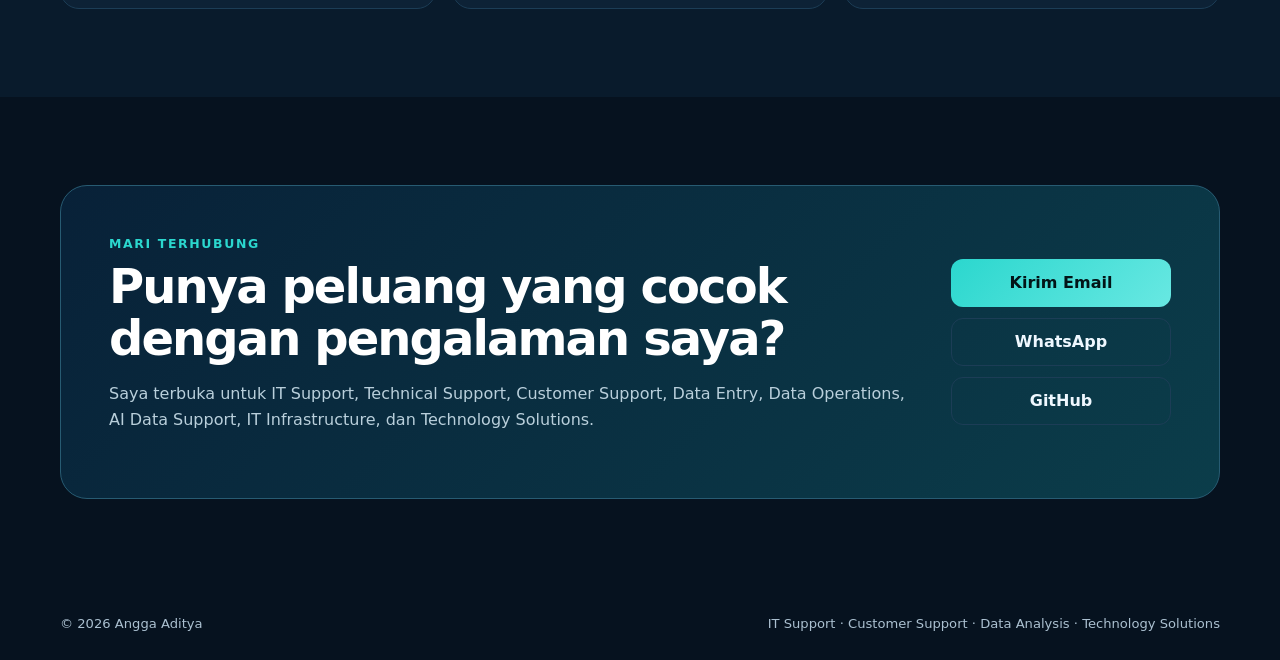
==== commit 2e040557: "Add Commonwealth Bank Data Science simulation to portfolio" ====
--- a/index.html
+++ b/index.html
@@ -31,15 +31,16 @@
   <nav class="nav" id="nav"><div class="wrap navin"><a class="brand" href="#top"><b>ANGGA</b> ADITYA<small>IT SUPPORT · CUSTOMER SUPPORT · DATA</small></a><div class="links"><a href="#about">Tentang</a><a href="#projects">Proyek</a><a href="#experience">Pengalaman</a><a href="#education">Pendidikan</a><a href="#skills">Keahlian</a><a href="#contact">Kontak</a></div><div class="controls"><button class="pillbtn lang" id="lang">ID</button><button class="pillbtn" id="theme" aria-label="Ganti tema">☼</button><button class="pillbtn menu" id="menu" aria-label="Buka menu">☰</button></div></div></nav>
   <main id="top">
     <header class="hero"><div class="wrap heroGrid"><div><div class="eyebrow">IT Support · Customer Support · Data Analysis · Technology Solutions</div><h1><span>ANGGA</span> ADITYA</h1><p class="role" data-id="hero">Profesional IT dan Customer Support dengan pengalaman 5 tahun dalam troubleshooting, jaringan, dukungan pengguna, dokumentasi, layanan berbasis SLA, serta berkembang dalam analisis data dan AI-assisted work.</p><p class="growth" data-id="growth">Berkembang ke Data Analysis · AI Data Support · IT Infrastructure · Automation</p><div class="btns"><a class="btn primary" href="#projects" data-id="view">Lihat Bukti Proyek</a><a class="btn" href="https://wa.me/628998253659?text=Halo%20Angga%2C%20saya%20tertarik%20dengan%20profil%20Anda%20dan%20ingin%20meminta%20CV%20lengkap." target="_blank" rel="noopener" data-id="cv">Minta CV</a></div><div class="quick"><span>⌖ Bekasi, Indonesia</span><a href="mailto:anggaaditya.dty@gmail.com">✉ anggaaditya.dty@gmail.com</a><a href="https://wa.me/628998253659" target="_blank" rel="noopener" aria-label="Hubungi Angga melalui WhatsApp">◉ WhatsApp</a></div></div><div class="photo"><span class="open" data-id="available">Terbuka untuk peluang baru</span><img src="assets/angga-aditya.jpg" alt="Foto profesional Angga Aditya" width="900" height="1200"><span class="exp">5+ YEARS EXPERIENCE</span></div></div></header>
-    <section id="about"><div class="wrap"><div class="head reveal"><div><div class="kicker">Nilai profesional</div><h2 data-id="valueTitle">Teknis dalam solusi,<br>manusiawi dalam layanan.</h2></div><p data-id="valueText">Saya berfokus pada titik temu antara dukungan teknis, pengalaman pengguna, data, infrastruktur IT, dan kebutuhan bisnis.</p></div><div class="proofs"><div class="proof reveal"><b>5+</b><span>tahun IT & Customer Support</span></div><div class="proof reveal"><b>160K+</b><span>record telemetry dianalisis dalam project data</span></div><div class="proof reveal"><b>5</b><span>proyek solusi praktis yang dikembangkan</span></div></div></div></section>
+    <section id="about"><div class="wrap"><div class="head reveal"><div><div class="kicker">Nilai profesional</div><h2 data-id="valueTitle">Teknis dalam solusi,<br>manusiawi dalam layanan.</h2></div><p data-id="valueText">Saya berfokus pada titik temu antara dukungan teknis, pengalaman pengguna, data, infrastruktur IT, dan kebutuhan bisnis.</p></div><div class="proofs"><div class="proof reveal"><b>5+</b><span>tahun IT & Customer Support</span></div><div class="proof reveal"><b>160K+</b><span>record telemetry dianalisis dalam project data</span></div><div class="proof reveal"><b>2</b><span>job simulation Forage bersertifikat selesai</span></div></div></div></section>
     <section class="alt" id="projects"><div class="wrap"><div class="head reveal"><div><div class="kicker">Project showcase</div><h2 data-id="projectsTitle">Bukti kerja dan<br>cara saya memecahkan masalah.</h2></div><p data-id="projectsText">Setiap proyek diberi status yang jelas. Klik “Lihat Detail” untuk membaca masalah, solusi, dan kontribusi saya.</p></div><div class="projects">
+      <article class="project reveal"><div class="visual analyticsMock"><div class="analyticsTitle">COMMONWEALTH BANK · INTRODUCTION TO DATA SCIENCE</div><div class="metric"><b>10/10</b><span>final quiz · 100%</span></div><div class="metric"><b>4 tasks</b><span>practical data-science work</span></div><div class="bars"><i></i><i></i><i></i><i></i></div></div><div class="body"><div class="topline"><span class="kicker">Data science</span><span class="status">COMPLETED · SEP 2026</span></div><h3>Commonwealth Bank Introduction to Data Science</h3><p>Job simulation Forage yang mencakup data aggregation, anonymisation, analisis social-media data, dan database design.</p><div class="tags"><span class="tag">Data Analysis</span><span class="tag">Data Privacy</span><span class="tag">Database Design</span><span class="tag">Excel</span></div><div class="projectActions"><button class="btn small detail" data-case="commbank">Lihat Detail</button></div></div></article>
       <article class="project reveal"><div class="visual analyticsMock"><div class="analyticsTitle">DELOITTE AUSTRALIA · DATA ANALYTICS</div><div class="metric"><b>160,704</b><span>telemetry records analysed</span></div><div class="metric"><b>480 min</b><span>highest factory downtime</span></div><div class="bars"><i></i><i></i><i></i><i></i></div></div><div class="body"><div class="topline"><span class="kicker">Data analytics</span><span class="status">COMPLETED · SEP 2026</span></div><h3>Deloitte Australia Data Analytics Job Simulation</h3><p>Analisis telemetry mesin dan forensic spreadsheet untuk mengidentifikasi downtime serta mengklasifikasikan equality score.</p><div class="tags"><span class="tag">Python</span><span class="tag">JSON</span><span class="tag">LibreOffice Calc</span><span class="tag">Data Visualisation</span></div><div class="projectActions"><button class="btn small detail" data-case="deloitte">Lihat Detail</button></div></div></article>
       <article class="project reveal"><div class="visual"><img src="assets/project-pc-inspector.jpg" alt="Mockup PC Second Inspector V3.1" loading="lazy" width="1200" height="675"></div><div class="body"><div class="topline"><span class="kicker">Windows diagnostics</span><span class="status progress">SEDANG DIBANGUN</span></div><h3>PC Second Inspector V3.1</h3><p>Toolkit portabel untuk membantu pemeriksaan laptop bekas sebelum transaksi.</p><div class="tags"><span class="tag">Windows</span><span class="tag">PowerShell</span><span class="tag">SMART</span><span class="tag">Hardware UX</span></div><div class="projectActions"><button class="btn small detail" data-case="pc">Lihat Detail</button></div></div></article>
       <article class="project reveal"><div class="visual terminal"><div class="bar"><i></i><i></i><i></i></div><div><em>anggadty@fedora</em>:~/SolAI$ sol</div><div>🟢 SOL AI Terminal V1.2</div><div>Workspace : ~/SolAI</div><div>Model : Gemini CLI</div><div>API Key : 🔐 loaded</div></div><div class="body"><div class="topline"><span class="kicker">Linux + AI</span><span class="status">BERHASIL DIJALANKAN</span></div><h3>SOL AI Terminal V1.2</h3><p>Asisten terminal Fedora untuk diagnosis sistem dan bantuan operasional yang mengutamakan keamanan.</p><div class="tags"><span class="tag">Fedora</span><span class="tag">Bash</span><span class="tag">Gemini CLI</span><span class="tag">Safe Workflow</span></div><div class="projectActions"><button class="btn small detail" data-case="sol">Lihat Detail</button></div></div></article>
       <article class="project reveal"><div class="visual qrMock"><img src="assets/project-qr-sales.jpg" alt="Mockup QR Sales Lead System dari scan QR hingga tindak lanjut WhatsApp" loading="lazy" width="1225" height="1284"></div><div class="body"><div class="topline"><span class="kicker">Lead management</span><span class="status progress">KONSEP TERVALIDASI</span></div><h3>QR Sales System</h3><p>Alur lead event berbasis QR, Google Sheets, dan WhatsApp dengan persetujuan pelanggan.</p><div class="tags"><span class="tag">GitHub Pages</span><span class="tag">Google Sheets</span><span class="tag">WhatsApp</span><span class="tag">Sales</span></div><div class="projectActions"><button class="btn small detail" data-case="qr">Lihat Detail</button></div></div></article>
       <article class="project reveal"><div class="visual"><img src="assets/project-azarine.jpg" alt="Mockup promosi Katalog Azarine V6" loading="lazy" width="1200" height="675"></div><div class="body"><div class="topline"><span class="kicker">Sales enablement</span><span class="status">LIVE</span></div><h3>Katalog Azarine V6</h3><p>Katalog web responsif yang menghubungkan pengelolaan produk dan alur pemesanan WhatsApp.</p><div class="tags"><span class="tag">JavaScript</span><span class="tag">Google Sheets</span><span class="tag">GitHub Pages</span><span class="tag">WhatsApp</span></div><div class="projectActions"><button class="btn small detail" data-case="azarine">Lihat Detail</button><a class="btn primary small" href="https://cdtym1.github.io/azarine-product-catalog/?v=6" target="_blank" rel="noopener">Buka Demo ↗</a></div></div></article>
     </div></div></section>
-    <section id="experience"><div class="wrap split"><div><div class="head reveal"><div><div class="kicker">Pengalaman</div><h2>Perjalanan profesional</h2></div></div><div class="panel timeline reveal"><div class="job"><h3>IT Support & Customer Support</h3><div class="company">PT Dewabisnis Digital Indonesia · 5 tahun</div><p>Troubleshooting perangkat dan OS, konfigurasi jaringan, dukungan Tier 1–3, ticketing, SLA, eskalasi, backup, dan dokumentasi teknis.</p></div><div class="job"><h3>PKL — Staff SDM</h3><div class="company">PT Jalan Tol Lingkar Luar Jakarta (JLJ)</div><p>Database/HRIS dan administrasi dokumen lebih dari 150 karyawan.</p></div><div class="job"><h3>PKL — Staff SDM</h3><div class="company">PT Amita Tour</div><p>Administrasi pembayaran dan pelayanan informasi program.</p></div></div></div><div id="skills"><div class="head reveal"><div><div class="kicker">Kapabilitas</div><h2>Keahlian inti</h2></div></div><div class="panel skillGrid reveal"><div class="skill"><b>Hardware & OS</b>Windows, Linux, Android, PC, laptop, printer</div><div class="skill"><b>Network</b>LAN/WAN, Wi-Fi, VPN, remote support</div><div class="skill"><b>Service Operations</b>Ticketing, SLA, escalation, CRM</div><div class="skill"><b>Documentation</b>Inventaris, panduan, backup, security basics</div><div class="skill"><b>Data & Spreadsheet</b>Python, JSON, LibreOffice Calc, data analysis, data visualisation, data entry</div><div class="skill"><b>Automation & AI</b>Bash, prompting, workflow automation, AI-assisted work</div></div></div></div></section>
+    <section id="experience"><div class="wrap split"><div><div class="head reveal"><div><div class="kicker">Pengalaman</div><h2>Perjalanan profesional</h2></div></div><div class="panel timeline reveal"><div class="job"><h3>IT Support & Customer Support</h3><div class="company">PT Dewabisnis Digital Indonesia · 5 tahun</div><p>Troubleshooting perangkat dan OS, konfigurasi jaringan, dukungan Tier 1–3, ticketing, SLA, eskalasi, backup, dan dokumentasi teknis.</p></div><div class="job"><h3>PKL — Staff SDM</h3><div class="company">PT Jalan Tol Lingkar Luar Jakarta (JLJ)</div><p>Database/HRIS dan administrasi dokumen lebih dari 150 karyawan.</p></div><div class="job"><h3>PKL — Staff SDM</h3><div class="company">PT Amita Tour</div><p>Administrasi pembayaran dan pelayanan informasi program.</p></div></div></div><div id="skills"><div class="head reveal"><div><div class="kicker">Kapabilitas</div><h2>Keahlian inti</h2></div></div><div class="panel skillGrid reveal"><div class="skill"><b>Hardware & OS</b>Windows, Linux, Android, PC, laptop, printer</div><div class="skill"><b>Network</b>LAN/WAN, Wi-Fi, VPN, remote support</div><div class="skill"><b>Service Operations</b>Ticketing, SLA, escalation, CRM</div><div class="skill"><b>Documentation</b>Inventaris, panduan, backup, security basics</div><div class="skill"><b>Data & Spreadsheet</b>Python, JSON, LibreOffice Calc, data analysis, visualisation, anonymisation, data privacy, database design</div><div class="skill"><b>Automation & AI</b>Bash, prompting, workflow automation, AI-assisted work</div></div></div></div></section>
     <section class="alt" id="education"><div class="wrap"><div class="head reveal"><div><div class="kicker">Pendidikan</div><h2>Fondasi teknis dan<br>pengembangan sistem.</h2></div><p>Perjalanan pendidikan yang membangun dasar jaringan komputer, dukungan IT, pemrograman, dan pengembangan aplikasi.</p></div><div class="educationGrid">
       <article class="educationCard reveal"><div class="eduTop"><div><h3>STMIK Nusa Mandiri</h3><div class="major">S1 Teknik Informatika</div></div><span class="eduYear">2018–2019</span></div><p>Mempelajari pemrograman, pengembangan aplikasi web, perancangan basis data, analisis sistem, pengujian perangkat lunak, serta penggunaan framework dan tools pengembangan aplikasi.</p><span class="eduLevel">Strata 1</span></article>
       <article class="educationCard reveal"><div class="eduTop"><div><h3>Universitas Bina Sarana Informatika</h3><div class="major">D3 Teknologi Komputer</div></div><span class="eduYear">2015–2018</span></div><p>Mempelajari instalasi dan konfigurasi perangkat keras, administrasi Windows dan Linux, jaringan komputer, pemrograman dasar, mikrokontroler, Internet of Things, troubleshooting, serta penerapan teknologi informasi untuk kebutuhan bisnis dan industri.</p><span class="eduLevel">Diploma 3</span></article>
@@ -50,7 +51,14 @@
   <footer class="footer"><div class="wrap"><span>© <span id="year"></span> Angga Aditya</span><span>IT Support · Customer Support · Data Analysis · Technology Solutions</span></div></footer>
   <dialog id="caseDialog"><div class="modalHead"><h2 id="caseTitle"></h2><button class="close" aria-label="Tutup">×</button></div><div class="modalBody"><div class="caseMedia" id="caseMedia"></div><p id="caseSummary"></p><div class="caseGrid"><div class="case"><b>Masalah</b><p id="caseProblem"></p></div><div class="case"><b>Solusi</b><p id="caseSolution"></p></div><div class="case"><b>Kontribusi saya</b><p id="caseRole"></p></div><div class="case"><b>Status</b><p id="caseStatus"></p></div></div><div id="caseLink"></div></div></dialog>
   <script>
-    const cases={deloitte:{title:'Deloitte Australia Data Analytics Job Simulation — Forage',summary:'Virtual job simulation yang menggabungkan analisis telemetry mesin dan forensic spreadsheet analysis.',problem:'Data telemetry dari empat pabrik perlu dianalisis untuk menemukan lokasi serta tipe perangkat dengan downtime tertinggi, lalu equality score perlu diklasifikasikan secara konsisten.',solution:'Memproses 160.704 record JSON dengan Python, menghitung unhealthy events sebagai downtime, membuat dashboard ringkas, dan menerapkan formula spreadsheet untuk klasifikasi equality score.',role:'Menganalisis data dengan Python dan JSON, memvalidasi total downtime, membuat visualisasi di LibreOffice Calc, dan menyelesaikan equality classification tanpa mengklaim penggunaan Tableau.',status:'Completed September 2026. Certificate of Completion earned through Forage.'},pc:{title:'PC Second Inspector V3.1 SMART Edition',summary:'Toolkit inspeksi portabel berbahasa Indonesia untuk membantu keputusan saat membeli laptop second.',problem:'Pemeriksaan laptop bekas sering tersebar di banyak menu dan sulit dipahami pembeli nonteknis.',solution:'Satu alur untuk informasi sistem, baterai, storage SMART, suhu, tes fungsi, scoring, kesimpulan, dan bahan negosiasi.',role:'Merancang kebutuhan, bahasa laporan, alur COD, konsep portable USB, scoring, dan iterasi mockup bersama AI.',status:'Sedang dibangun menjadi paket yang benar-benar dapat dijalankan di Windows.'},sol:{title:'SOL AI Terminal V1.2',summary:'Workflow asisten pribadi untuk diagnosis dan bantuan operasional Fedora.',problem:'Perintah teknis sering sulit dipahami dan perubahan sistem bisa berisiko jika dijalankan tanpa pengecekan.',solution:'Prinsip CEK → JELASKAN → IZIN JIKA BERISIKO → EKSEKUSI → VERIFIKASI, dengan Gemini CLI sebagai backend.',role:'Menentukan prinsip keselamatan, ruang lingkup bantuan, launcher, konfigurasi lokal, dan pengujian langsung pada Fedora.',status:'V1.2 berhasil divalidasi dan dijalankan; pengembangan dijeda dengan aman.'},qr:{title:'QR Sales System — Lead Capture',summary:'Konsep alur pengumpulan leads untuk event dan follow-up sales.',problem:'Kontak pengunjung event mudah hilang dan tindak lanjut promosi tidak terstruktur.',solution:'Scan QR → form nama dan WhatsApp + consent → data event/produk/tanggal tersimpan → promo dan jalur WhatsApp.',role:'Merancang kebutuhan sales, arsitektur low-cost GitHub Pages + Google Sheets, tagging, dashboard, dan workflow WhatsApp yang compliant.',status:'Konsep dan roadmap tervalidasi; implementasi PRO Lite belum dimulai.',image:'assets/project-qr-sales.jpg',imageAlt:'Mockup lengkap QR Sales Lead System'},azarine:{title:'Katalog Azarine V6',summary:'Katalog produk web ringan untuk mendukung aktivitas sales dan affiliate.',problem:'Data produk, harga, promo, stok, gambar, dan pemesanan perlu dikelola tanpa membangun backend mahal.',solution:'GitHub Pages untuk hosting, Google Sheets sebagai sumber data, galeri responsif, pencarian, promo, stok, dan WhatsApp order.',role:'Menyusun kebutuhan, menguji desktop/mobile, mengelola aset dan data, serta melakukan iterasi fitur berdasarkan penggunaan.',status:'Versi V6 tersedia online dan terus dapat dikembangkan.',link:'https://cdtym1.github.io/azarine-product-catalog/?v=6',image:'assets/project-azarine.jpg',imageAlt:'Mockup promosi Katalog Azarine V6'}};
+    const cases={
+      commbank:{title:'Commonwealth Bank Introduction to Data Science Job Simulation — Forage',summary:'Virtual job simulation yang mencakup empat practical tasks: data aggregation and analysis, data anonymisation, proposal analisis social-media data, dan database design.',problem:'Data transaksi, customer data, social-media content, dan kebutuhan penyimpanan terstruktur memerlukan pendekatan analisis serta privacy yang berbeda.',solution:'Menganalisis transaksi supermarket dengan spreadsheet, membuat dataset pelanggan yang dianonimkan, mengusulkan analisis sentiment/engagement untuk social media, dan merancang relational database dengan primary/foreign keys.',role:'Menyelesaikan empat task praktis, memvalidasi hasil agregasi, menerapkan prinsip data privacy, menyusun proposal insight bisnis, dan membuat rancangan database terstruktur.',status:'Completed September 2026. Certificate of Completion earned through Forage. Final quiz score: 100% (10/10).'},
+      deloitte:{title:'Deloitte Australia Data Analytics Job Simulation — Forage',summary:'Virtual job simulation yang menggabungkan analisis telemetry mesin dan forensic spreadsheet analysis.',problem:'Data telemetry dari empat pabrik perlu dianalisis untuk menemukan lokasi serta tipe perangkat dengan downtime tertinggi, lalu equality score perlu diklasifikasikan secara konsisten.',solution:'Memproses 160.704 record JSON dengan Python, menghitung unhealthy events sebagai downtime, membuat dashboard ringkas, dan menerapkan formula spreadsheet untuk klasifikasi equality score.',role:'Menganalisis data dengan Python dan JSON, memvalidasi total downtime, membuat visualisasi di LibreOffice Calc, dan menyelesaikan equality classification tanpa mengklaim penggunaan Tableau.',status:'Completed September 2026. Certificate of Completion earned through Forage.'},
+      pc:{title:'PC Second Inspector V3.1 SMART Edition',summary:'Toolkit inspeksi portabel berbahasa Indonesia untuk membantu keputusan saat membeli laptop second.',problem:'Pemeriksaan laptop bekas sering tersebar di banyak menu dan sulit dipahami pembeli nonteknis.',solution:'Satu alur untuk informasi sistem, baterai, storage SMART, suhu, tes fungsi, scoring, kesimpulan, dan bahan negosiasi.',role:'Merancang kebutuhan, bahasa laporan, alur COD, konsep portable USB, scoring, dan iterasi mockup bersama AI.',status:'Sedang dibangun menjadi paket yang benar-benar dapat dijalankan di Windows.'},
+      sol:{title:'SOL AI Terminal V1.2',summary:'Workflow asisten pribadi untuk diagnosis dan bantuan operasional Fedora.',problem:'Perintah teknis sering sulit dipahami dan perubahan sistem bisa berisiko jika dijalankan tanpa pengecekan.',solution:'Prinsip CEK → JELASKAN → IZIN JIKA BERISIKO → EKSEKUSI → VERIFIKASI, dengan Gemini CLI sebagai backend.',role:'Menentukan prinsip keselamatan, ruang lingkup bantuan, launcher, konfigurasi lokal, dan pengujian langsung pada Fedora.',status:'V1.2 berhasil divalidasi dan dijalankan; pengembangan dijeda dengan aman.'},
+      qr:{title:'QR Sales System — Lead Capture',summary:'Konsep alur pengumpulan leads untuk event dan follow-up sales.',problem:'Kontak pengunjung event mudah hilang dan tindak lanjut promosi tidak terstruktur.',solution:'Scan QR → form nama dan WhatsApp + consent → data event/produk/tanggal tersimpan → promo dan jalur WhatsApp.',role:'Merancang kebutuhan sales, arsitektur low-cost GitHub Pages + Google Sheets, tagging, dashboard, dan workflow WhatsApp yang compliant.',status:'Konsep dan roadmap tervalidasi; implementasi PRO Lite belum dimulai.',image:'assets/project-qr-sales.jpg',imageAlt:'Mockup lengkap QR Sales Lead System'},
+      azarine:{title:'Katalog Azarine V6',summary:'Katalog produk web ringan untuk mendukung aktivitas sales dan affiliate.',problem:'Data produk, harga, promo, stok, gambar, dan pemesanan perlu dikelola tanpa membangun backend mahal.',solution:'GitHub Pages untuk hosting, Google Sheets sebagai sumber data, galeri responsif, pencarian, promo, stok, dan WhatsApp order.',role:'Menyusun kebutuhan, menguji desktop/mobile, mengelola aset dan data, serta melakukan iterasi fitur berdasarkan penggunaan.',status:'Versi V6 tersedia online dan terus dapat dikembangkan.',link:'https://cdtym1.github.io/azarine-product-catalog/?v=6',image:'assets/project-azarine.jpg',imageAlt:'Mockup promosi Katalog Azarine V6'}
+    };
     const dialog=document.getElementById('caseDialog');document.querySelectorAll('.detail').forEach(b=>b.onclick=()=>{const c=cases[b.dataset.case];caseTitle.textContent=c.title;caseMedia.classList.toggle('show',Boolean(c.image));caseMedia.innerHTML=c.image?`<img src="${c.image}" alt="${c.imageAlt}" loading="lazy">`:'';caseSummary.textContent=c.summary;caseProblem.textContent=c.problem;caseSolution.textContent=c.solution;caseRole.textContent=c.role;caseStatus.textContent=c.status;caseLink.innerHTML=c.link?`<a class="btn primary" href="${c.link}" target="_blank" rel="noopener">Buka Demo ↗</a>`:'';dialog.showModal()});document.querySelector('.close').onclick=()=>dialog.close();dialog.onclick=e=>{if(e.target===dialog)dialog.close()};
     const dict={en:{hero:'IT and Customer Support professional with 5 years of experience in troubleshooting, networking, user support, documentation, SLA-based service, and growing data-analysis capabilities.',growth:'Growing into Data Analysis · AI Data Support · IT Infrastructure · Automation',view:'View Project Evidence',cv:'Request CV',available:'Open to new opportunities',valueTitle:'Technical in solutions,<br>human in service.',valueText:'I focus on the intersection of technical support, user experience, data, IT infrastructure, and business needs.',projectsTitle:'Evidence of work and<br>how I solve problems.',projectsText:'Every project has a transparent status. Select “View Details” to see the problem, solution, and my contribution.'}};let language=localStorage.getItem('lang')||'id';const applyLang=()=>{document.documentElement.lang=language;lang.textContent=language.toUpperCase();document.querySelectorAll('[data-id]').forEach(e=>{if(!e.dataset.original)e.dataset.original=e.innerHTML;e.innerHTML=language==='en'&&dict.en[e.dataset.id]?dict.en[e.dataset.id]:e.dataset.original})};lang.onclick=()=>{language=language==='id'?'en':'id';localStorage.setItem('lang',language);applyLang()};applyLang();
     const theme=document.getElementById('theme');if(localStorage.getItem('theme')==='light')document.body.classList.add('light');theme.textContent=document.body.classList.contains('light')?'☾':'☼';theme.onclick=()=>{document.body.classList.toggle('light');localStorage.setItem('theme',document.body.classList.contains('light')?'light':'dark');theme.textContent=document.body.classList.contains('light')?'☾':'☼'};menu.onclick=()=>nav.classList.toggle('open');document.querySelectorAll('.links a').forEach(a=>a.onclick=()=>nav.classList.remove('open'));const ob=new IntersectionObserver(es=>es.forEach(e=>e.isIntersecting&&e.target.classList.add('show')),{threshold:.08});document.querySelectorAll('.reveal').forEach(e=>ob.observe(e));year.textContent=new Date().getFullYear();
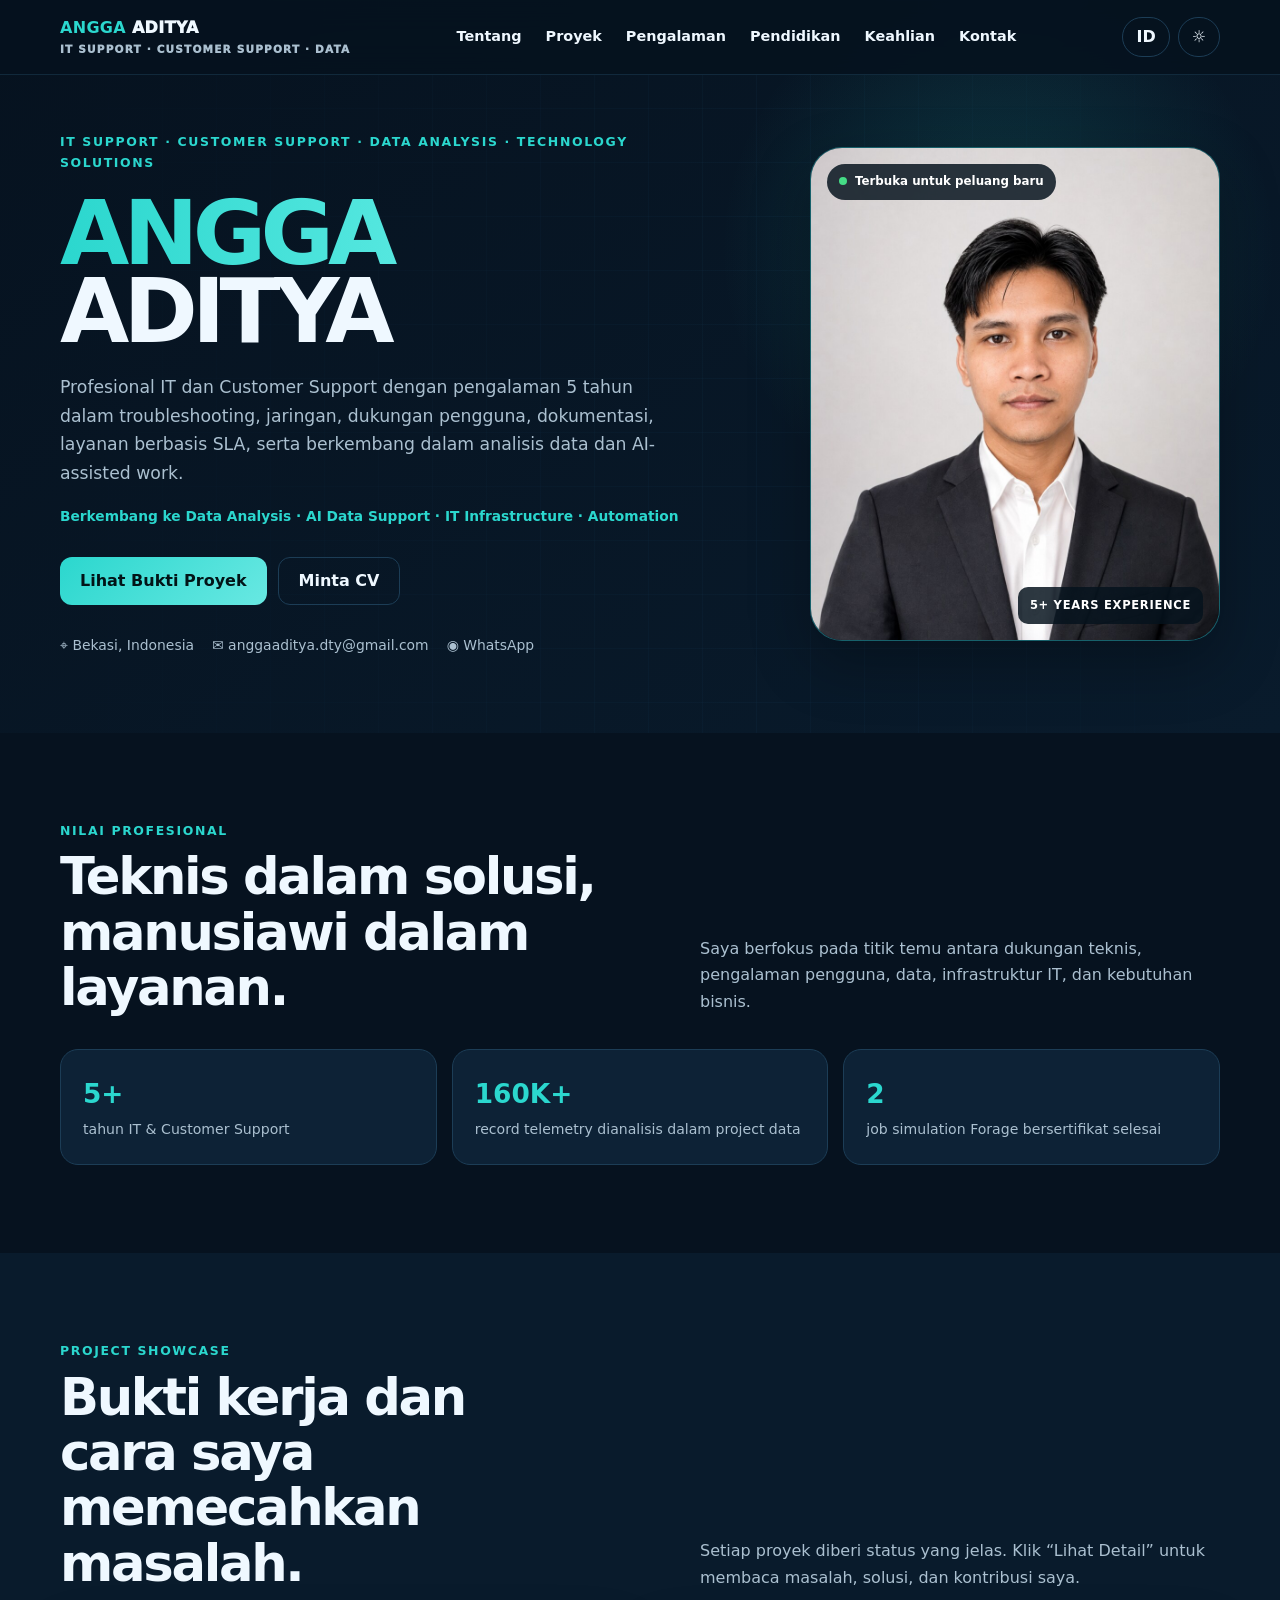
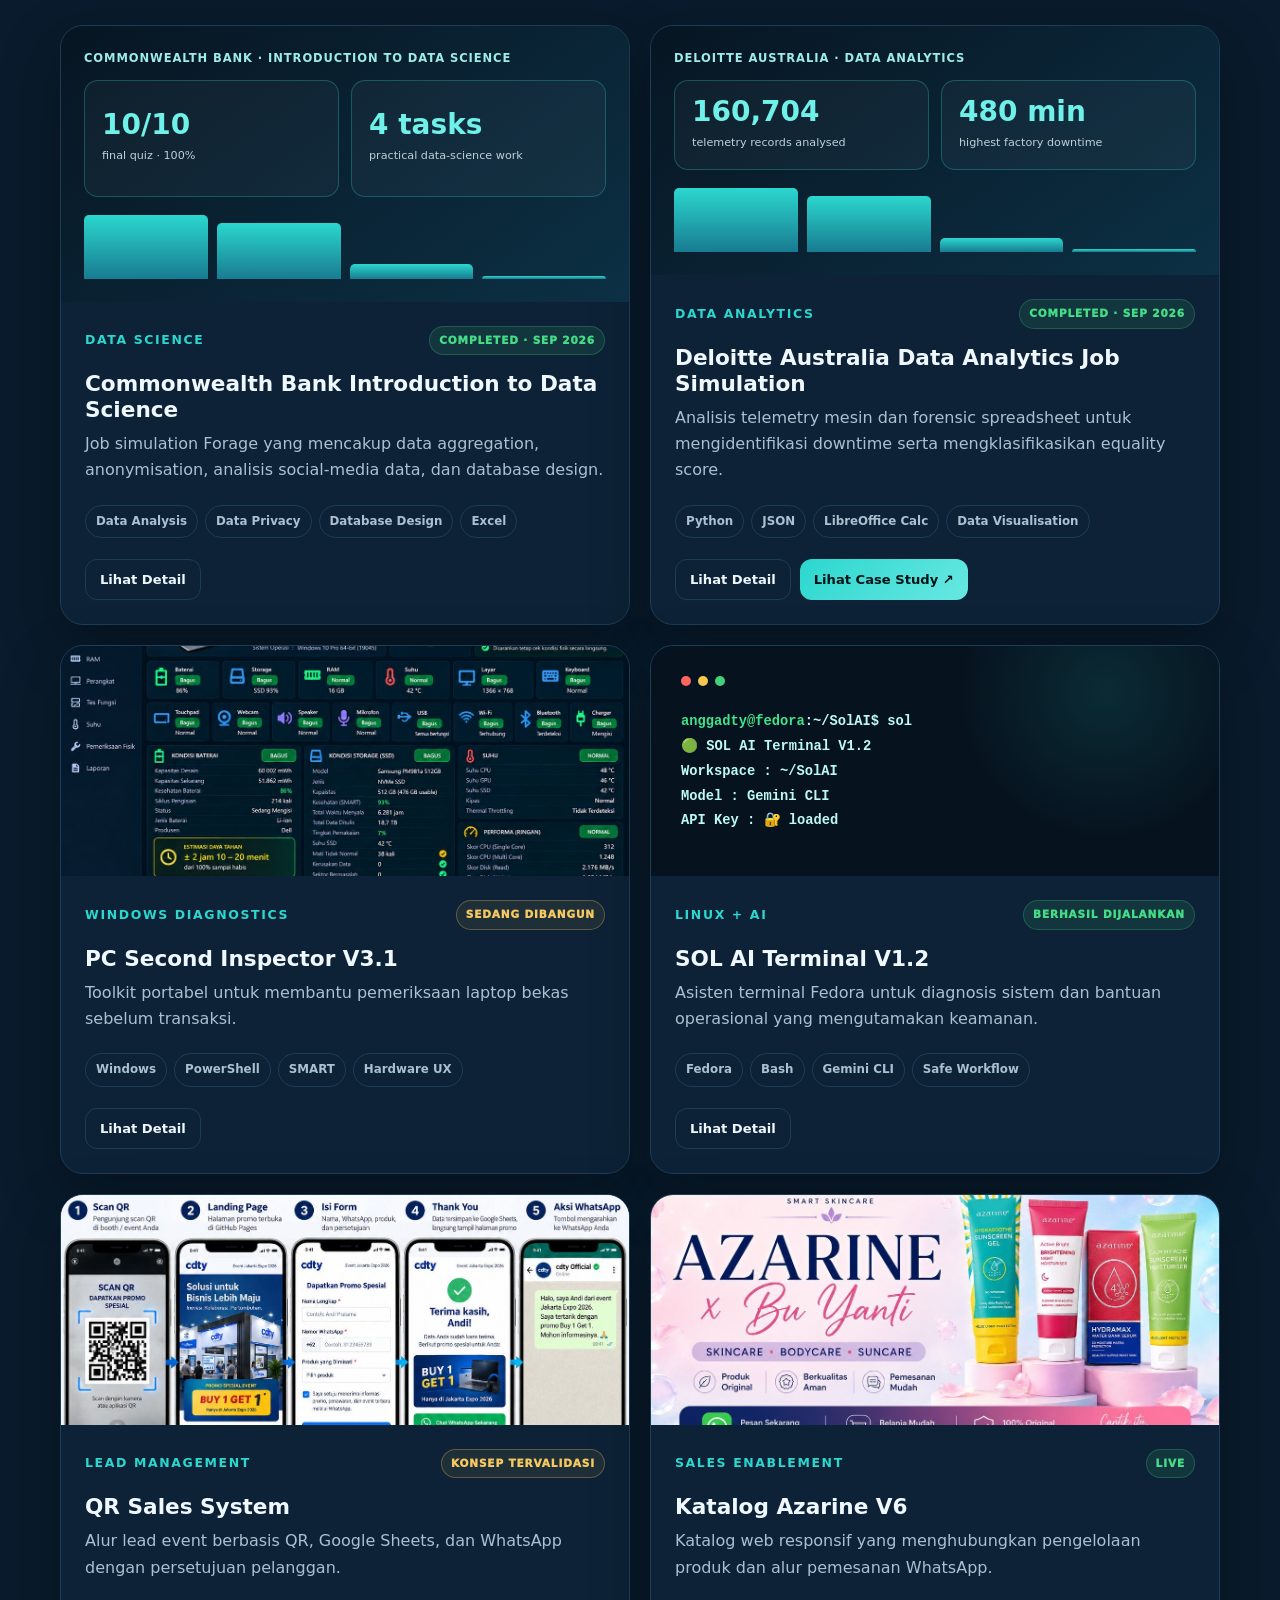
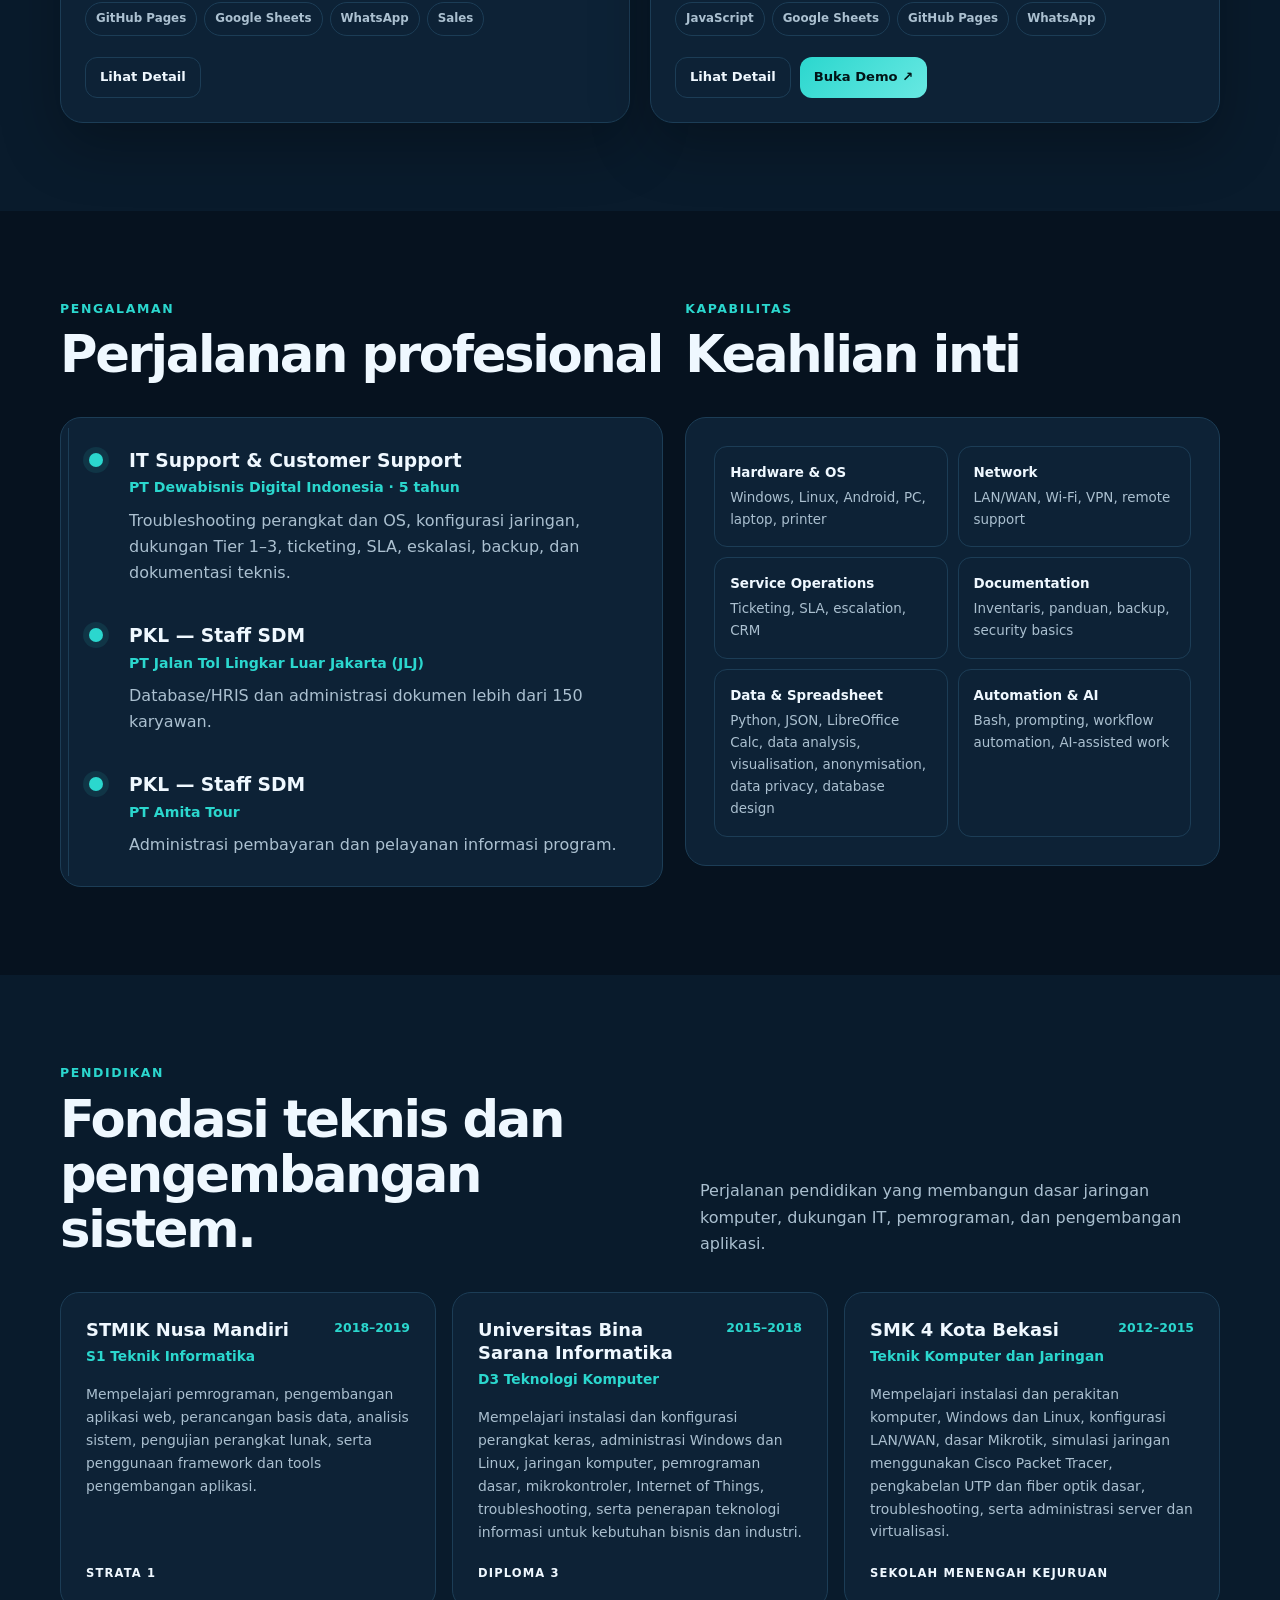
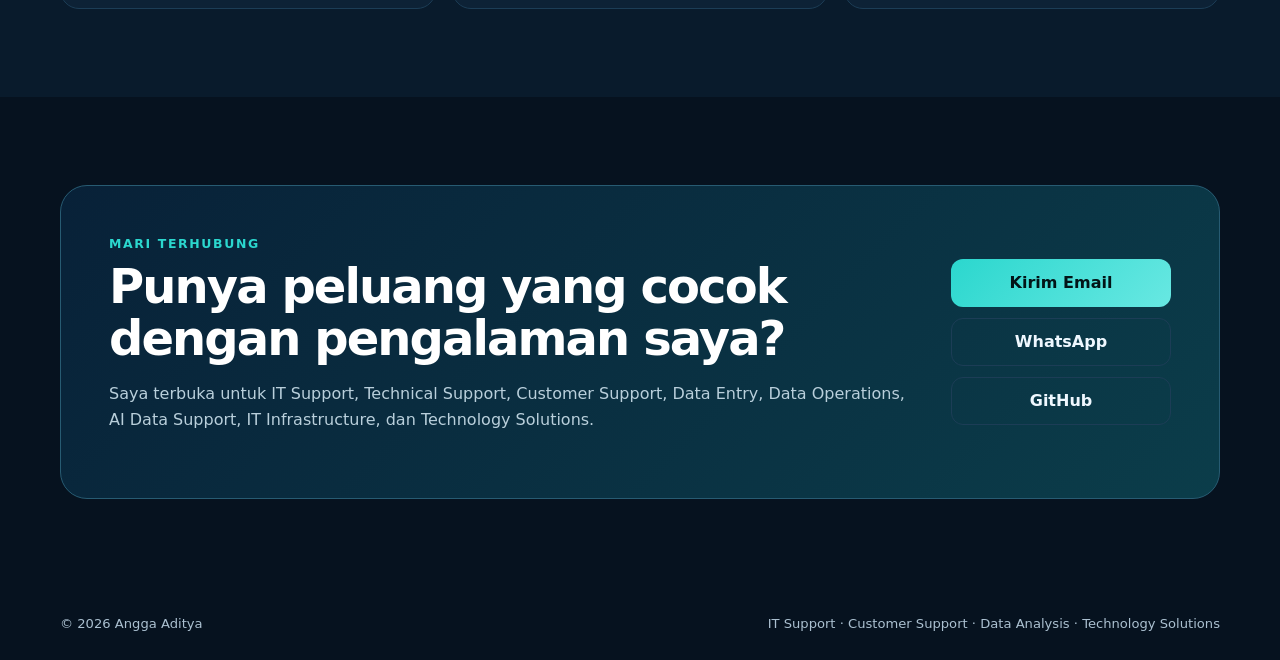
==== commit 2a8d2781: "Link Deloitte portfolio card to case study" ====
--- a/index.html
+++ b/index.html
@@ -34,7 +34,7 @@
     <section id="about"><div class="wrap"><div class="head reveal"><div><div class="kicker">Nilai profesional</div><h2 data-id="valueTitle">Teknis dalam solusi,<br>manusiawi dalam layanan.</h2></div><p data-id="valueText">Saya berfokus pada titik temu antara dukungan teknis, pengalaman pengguna, data, infrastruktur IT, dan kebutuhan bisnis.</p></div><div class="proofs"><div class="proof reveal"><b>5+</b><span>tahun IT & Customer Support</span></div><div class="proof reveal"><b>160K+</b><span>record telemetry dianalisis dalam project data</span></div><div class="proof reveal"><b>2</b><span>job simulation Forage bersertifikat selesai</span></div></div></div></section>
     <section class="alt" id="projects"><div class="wrap"><div class="head reveal"><div><div class="kicker">Project showcase</div><h2 data-id="projectsTitle">Bukti kerja dan<br>cara saya memecahkan masalah.</h2></div><p data-id="projectsText">Setiap proyek diberi status yang jelas. Klik “Lihat Detail” untuk membaca masalah, solusi, dan kontribusi saya.</p></div><div class="projects">
       <article class="project reveal"><div class="visual analyticsMock"><div class="analyticsTitle">COMMONWEALTH BANK · INTRODUCTION TO DATA SCIENCE</div><div class="metric"><b>10/10</b><span>final quiz · 100%</span></div><div class="metric"><b>4 tasks</b><span>practical data-science work</span></div><div class="bars"><i></i><i></i><i></i><i></i></div></div><div class="body"><div class="topline"><span class="kicker">Data science</span><span class="status">COMPLETED · SEP 2026</span></div><h3>Commonwealth Bank Introduction to Data Science</h3><p>Job simulation Forage yang mencakup data aggregation, anonymisation, analisis social-media data, dan database design.</p><div class="tags"><span class="tag">Data Analysis</span><span class="tag">Data Privacy</span><span class="tag">Database Design</span><span class="tag">Excel</span></div><div class="projectActions"><button class="btn small detail" data-case="commbank">Lihat Detail</button></div></div></article>
-      <article class="project reveal"><div class="visual analyticsMock"><div class="analyticsTitle">DELOITTE AUSTRALIA · DATA ANALYTICS</div><div class="metric"><b>160,704</b><span>telemetry records analysed</span></div><div class="metric"><b>480 min</b><span>highest factory downtime</span></div><div class="bars"><i></i><i></i><i></i><i></i></div></div><div class="body"><div class="topline"><span class="kicker">Data analytics</span><span class="status">COMPLETED · SEP 2026</span></div><h3>Deloitte Australia Data Analytics Job Simulation</h3><p>Analisis telemetry mesin dan forensic spreadsheet untuk mengidentifikasi downtime serta mengklasifikasikan equality score.</p><div class="tags"><span class="tag">Python</span><span class="tag">JSON</span><span class="tag">LibreOffice Calc</span><span class="tag">Data Visualisation</span></div><div class="projectActions"><button class="btn small detail" data-case="deloitte">Lihat Detail</button></div></div></article>
+      <article class="project reveal"><div class="visual analyticsMock"><div class="analyticsTitle">DELOITTE AUSTRALIA · DATA ANALYTICS</div><div class="metric"><b>160,704</b><span>telemetry records analysed</span></div><div class="metric"><b>480 min</b><span>highest factory downtime</span></div><div class="bars"><i></i><i></i><i></i><i></i></div></div><div class="body"><div class="topline"><span class="kicker">Data analytics</span><span class="status">COMPLETED · SEP 2026</span></div><h3>Deloitte Australia Data Analytics Job Simulation</h3><p>Analisis telemetry mesin dan forensic spreadsheet untuk mengidentifikasi downtime serta mengklasifikasikan equality score.</p><div class="tags"><span class="tag">Python</span><span class="tag">JSON</span><span class="tag">LibreOffice Calc</span><span class="tag">Data Visualisation</span></div><div class="projectActions"><button class="btn small detail" data-case="deloitte">Lihat Detail</button><a class="btn primary small" href="deloitte-data-analytics.html">Lihat Case Study ↗</a></div></div></article>
       <article class="project reveal"><div class="visual"><img src="assets/project-pc-inspector.jpg" alt="Mockup PC Second Inspector V3.1" loading="lazy" width="1200" height="675"></div><div class="body"><div class="topline"><span class="kicker">Windows diagnostics</span><span class="status progress">SEDANG DIBANGUN</span></div><h3>PC Second Inspector V3.1</h3><p>Toolkit portabel untuk membantu pemeriksaan laptop bekas sebelum transaksi.</p><div class="tags"><span class="tag">Windows</span><span class="tag">PowerShell</span><span class="tag">SMART</span><span class="tag">Hardware UX</span></div><div class="projectActions"><button class="btn small detail" data-case="pc">Lihat Detail</button></div></div></article>
       <article class="project reveal"><div class="visual terminal"><div class="bar"><i></i><i></i><i></i></div><div><em>anggadty@fedora</em>:~/SolAI$ sol</div><div>🟢 SOL AI Terminal V1.2</div><div>Workspace : ~/SolAI</div><div>Model : Gemini CLI</div><div>API Key : 🔐 loaded</div></div><div class="body"><div class="topline"><span class="kicker">Linux + AI</span><span class="status">BERHASIL DIJALANKAN</span></div><h3>SOL AI Terminal V1.2</h3><p>Asisten terminal Fedora untuk diagnosis sistem dan bantuan operasional yang mengutamakan keamanan.</p><div class="tags"><span class="tag">Fedora</span><span class="tag">Bash</span><span class="tag">Gemini CLI</span><span class="tag">Safe Workflow</span></div><div class="projectActions"><button class="btn small detail" data-case="sol">Lihat Detail</button></div></div></article>
       <article class="project reveal"><div class="visual qrMock"><img src="assets/project-qr-sales.jpg" alt="Mockup QR Sales Lead System dari scan QR hingga tindak lanjut WhatsApp" loading="lazy" width="1225" height="1284"></div><div class="body"><div class="topline"><span class="kicker">Lead management</span><span class="status progress">KONSEP TERVALIDASI</span></div><h3>QR Sales System</h3><p>Alur lead event berbasis QR, Google Sheets, dan WhatsApp dengan persetujuan pelanggan.</p><div class="tags"><span class="tag">GitHub Pages</span><span class="tag">Google Sheets</span><span class="tag">WhatsApp</span><span class="tag">Sales</span></div><div class="projectActions"><button class="btn small detail" data-case="qr">Lihat Detail</button></div></div></article>
@@ -64,4 +64,4 @@
     const theme=document.getElementById('theme');if(localStorage.getItem('theme')==='light')document.body.classList.add('light');theme.textContent=document.body.classList.contains('light')?'☾':'☼';theme.onclick=()=>{document.body.classList.toggle('light');localStorage.setItem('theme',document.body.classList.contains('light')?'light':'dark');theme.textContent=document.body.classList.contains('light')?'☾':'☼'};menu.onclick=()=>nav.classList.toggle('open');document.querySelectorAll('.links a').forEach(a=>a.onclick=()=>nav.classList.remove('open'));const ob=new IntersectionObserver(es=>es.forEach(e=>e.isIntersecting&&e.target.classList.add('show')),{threshold:.08});document.querySelectorAll('.reveal').forEach(e=>ob.observe(e));year.textContent=new Date().getFullYear();
   </script>
 </body>
-</html>
+</html>
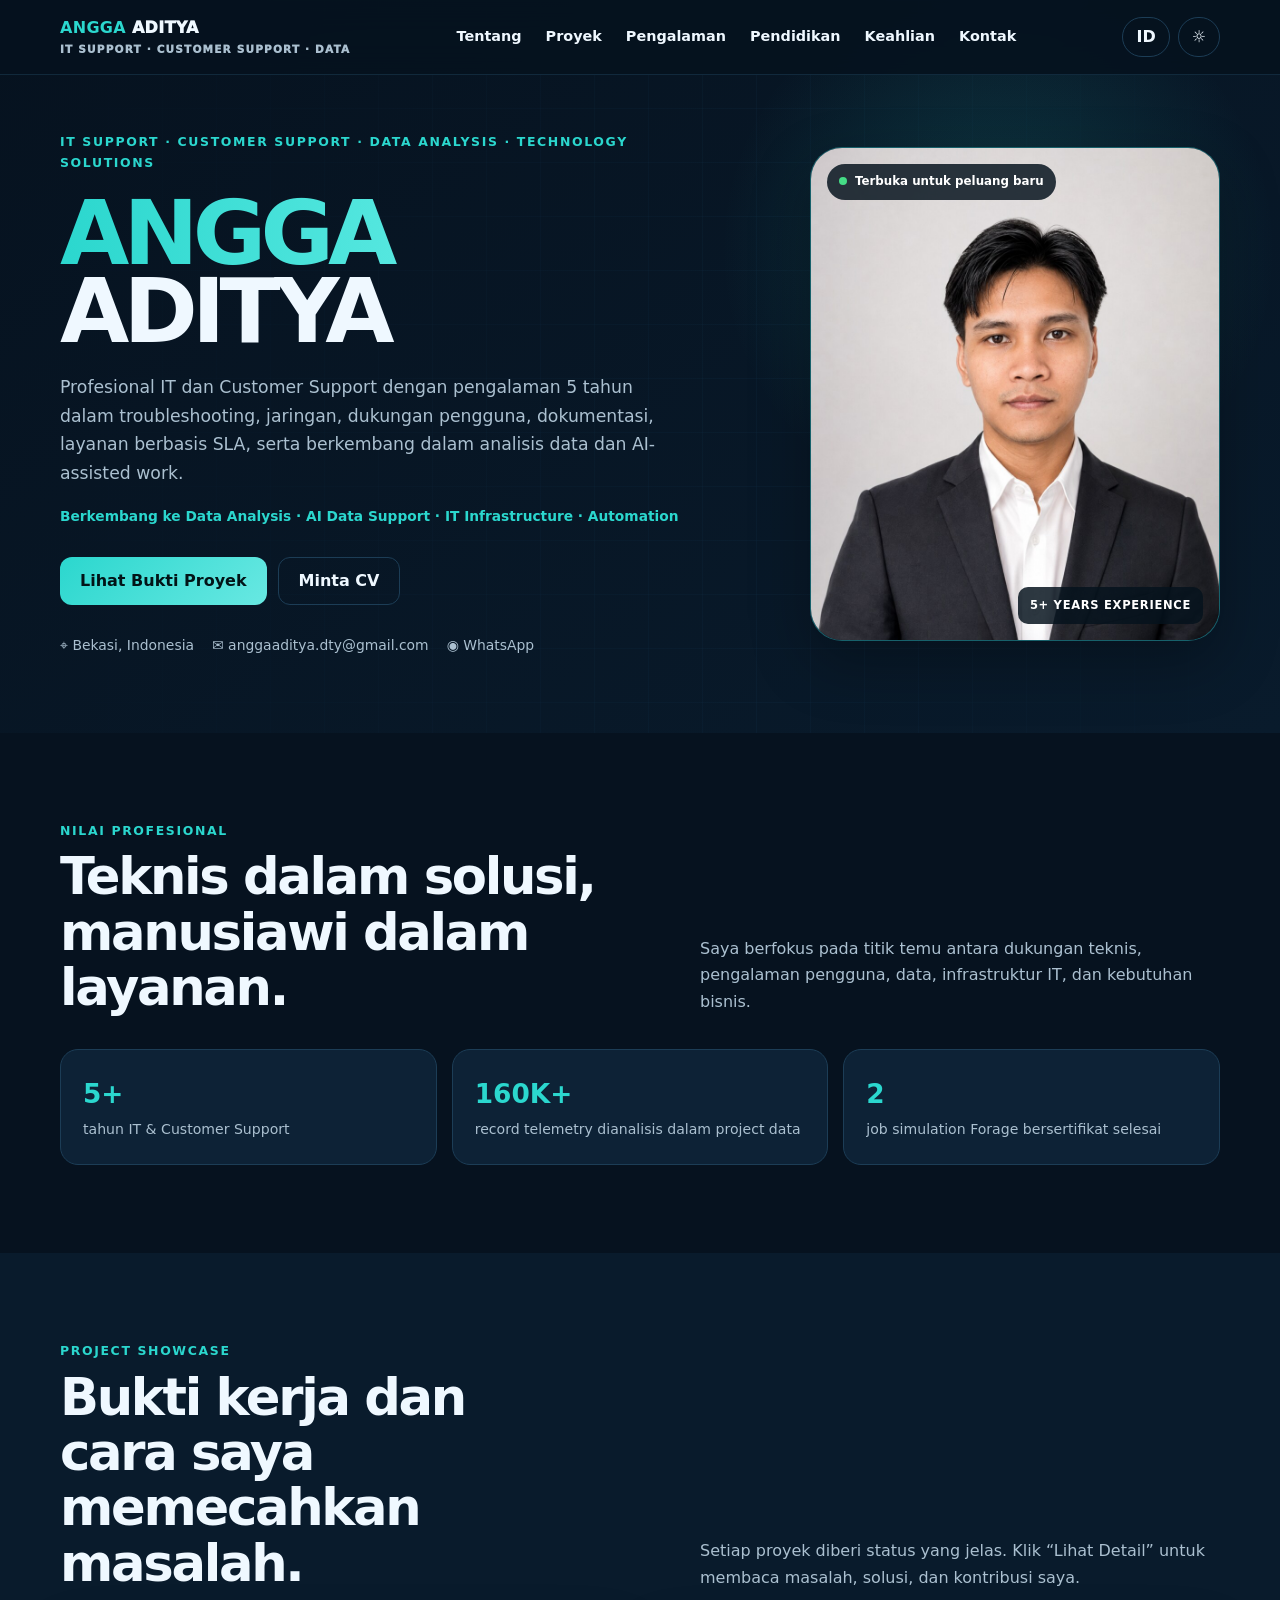
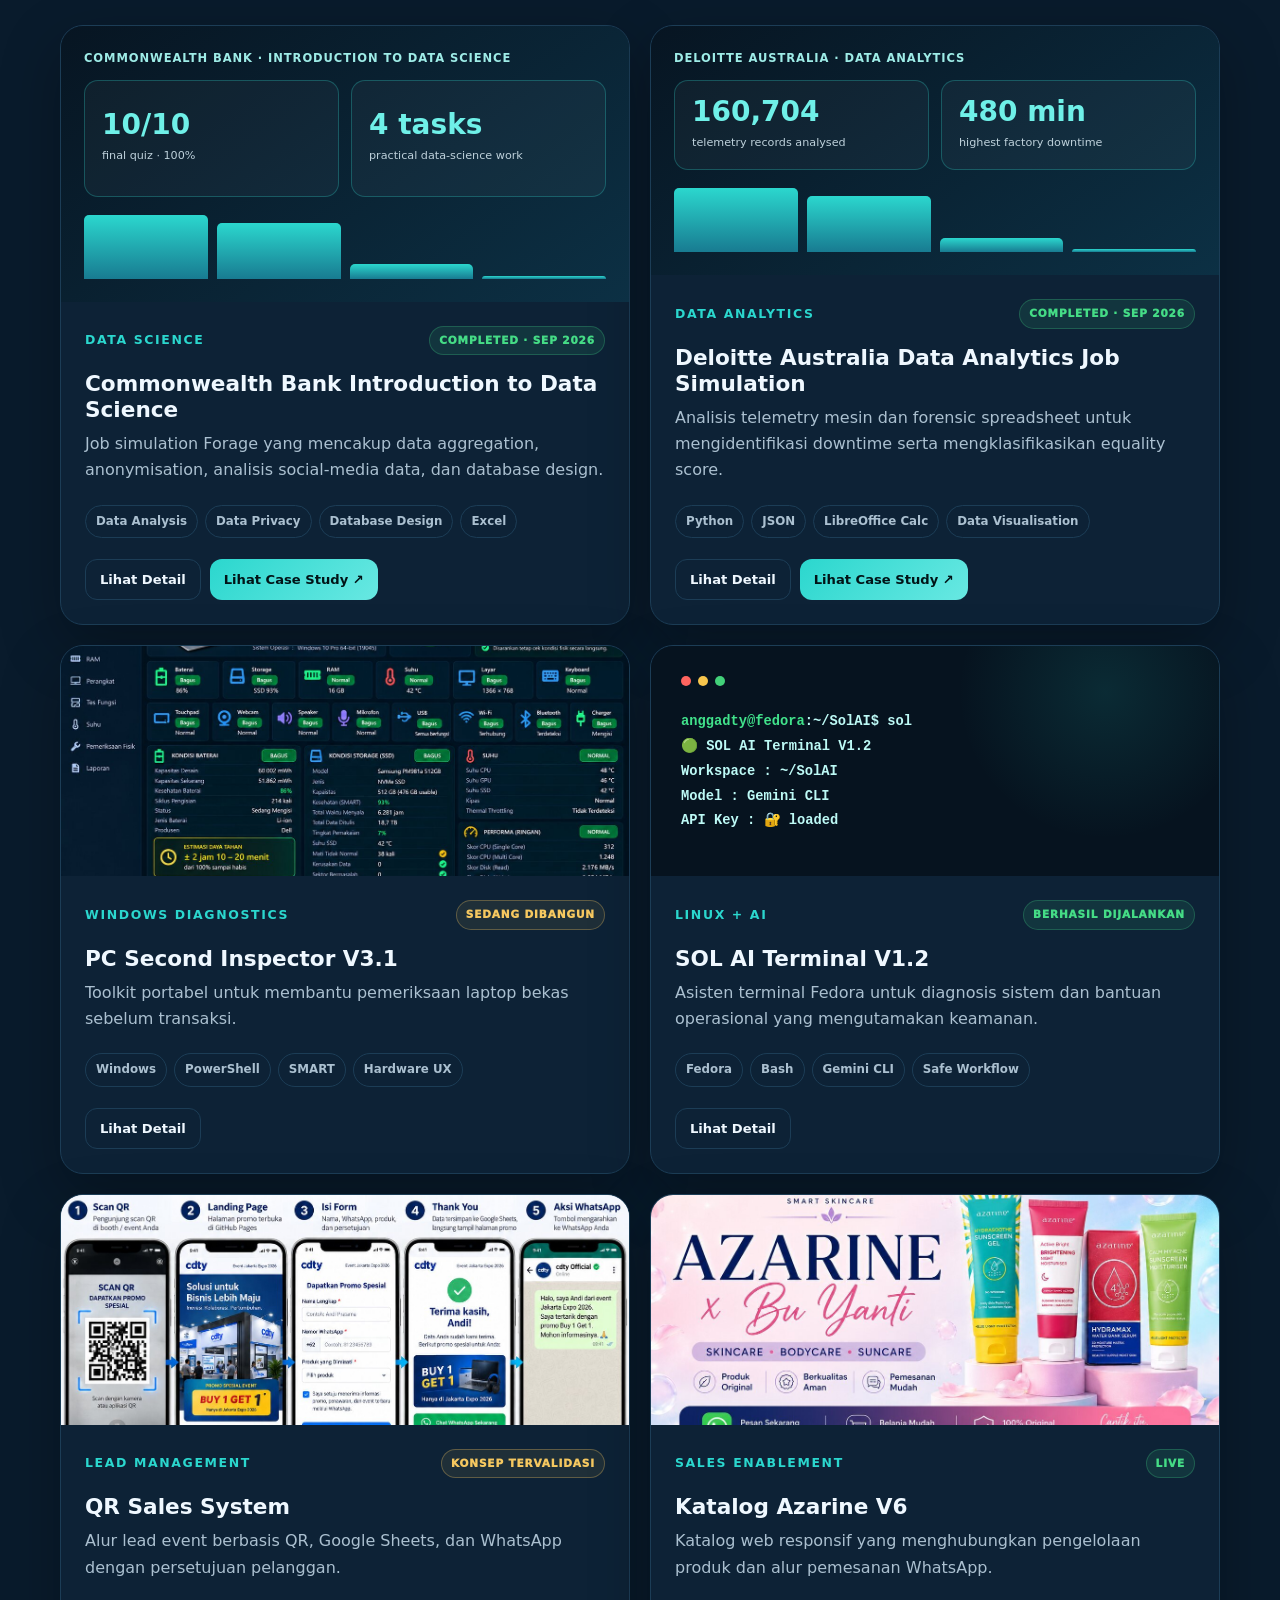
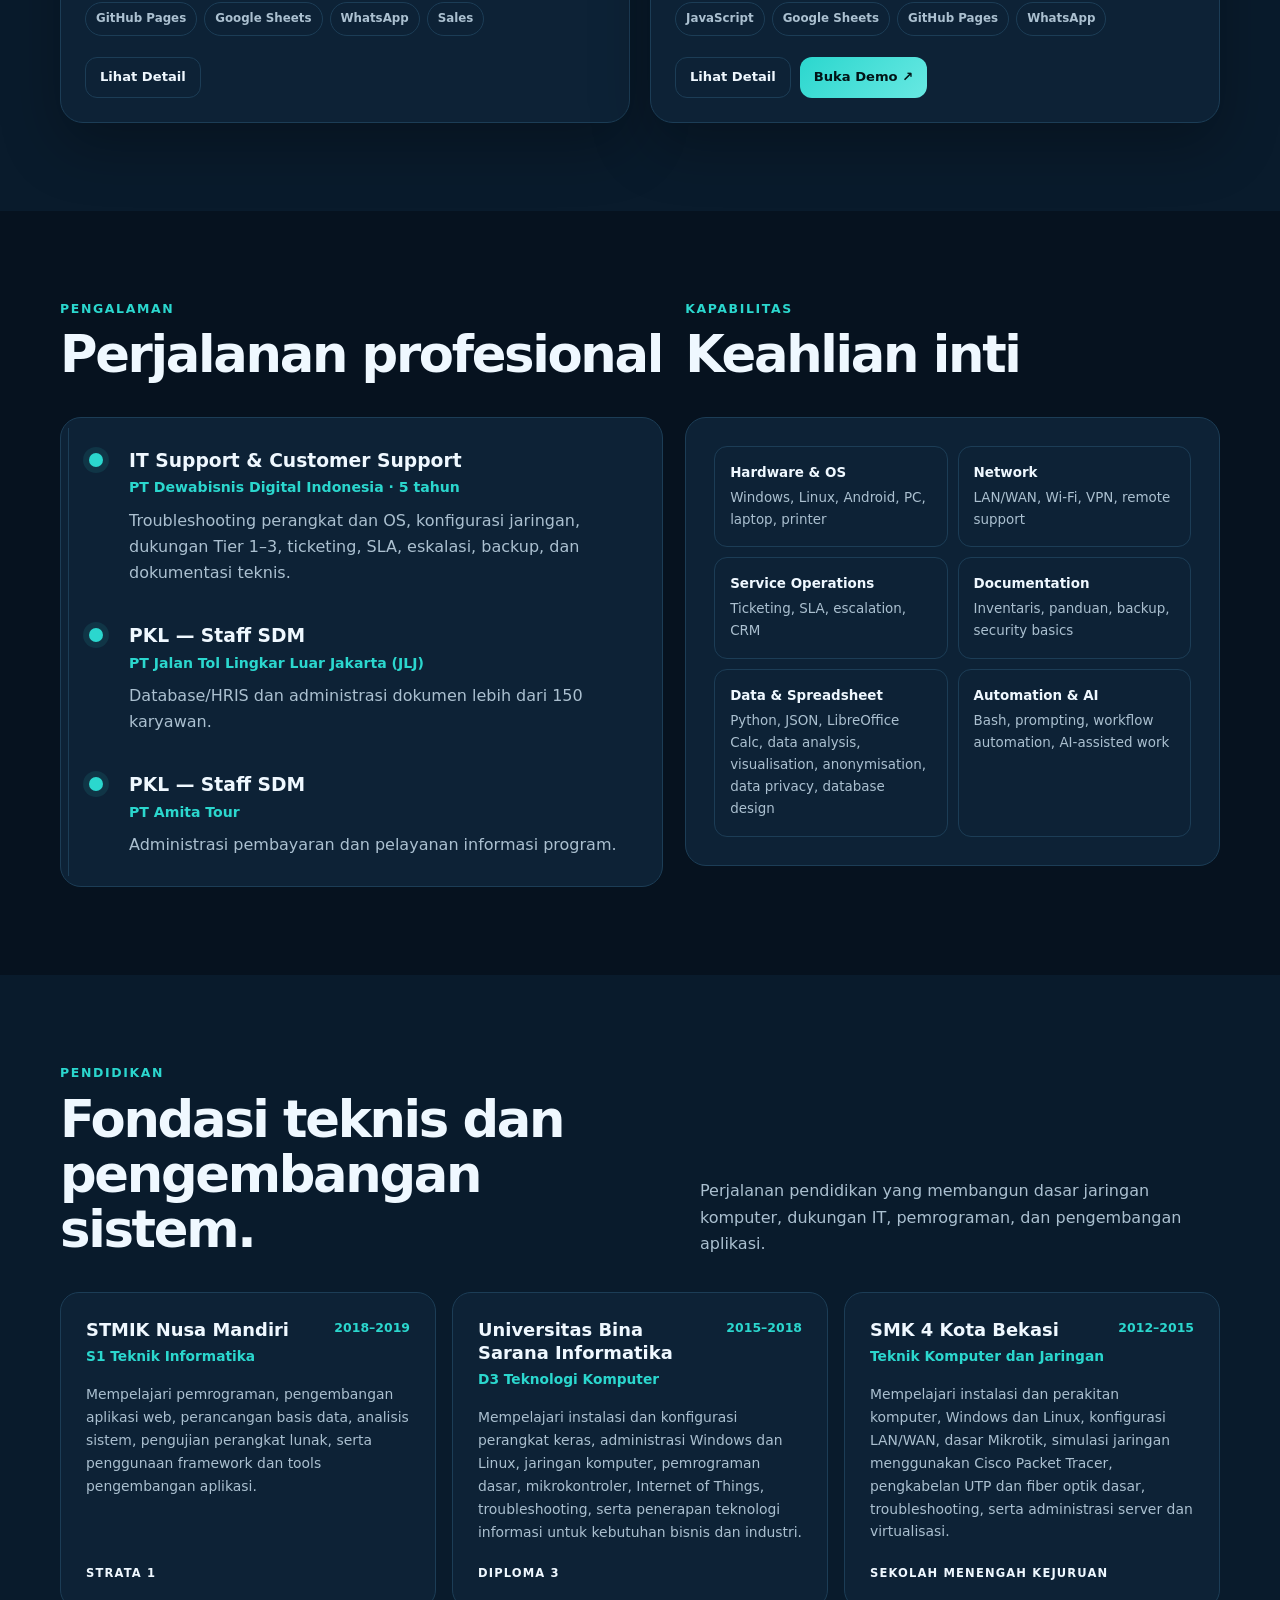
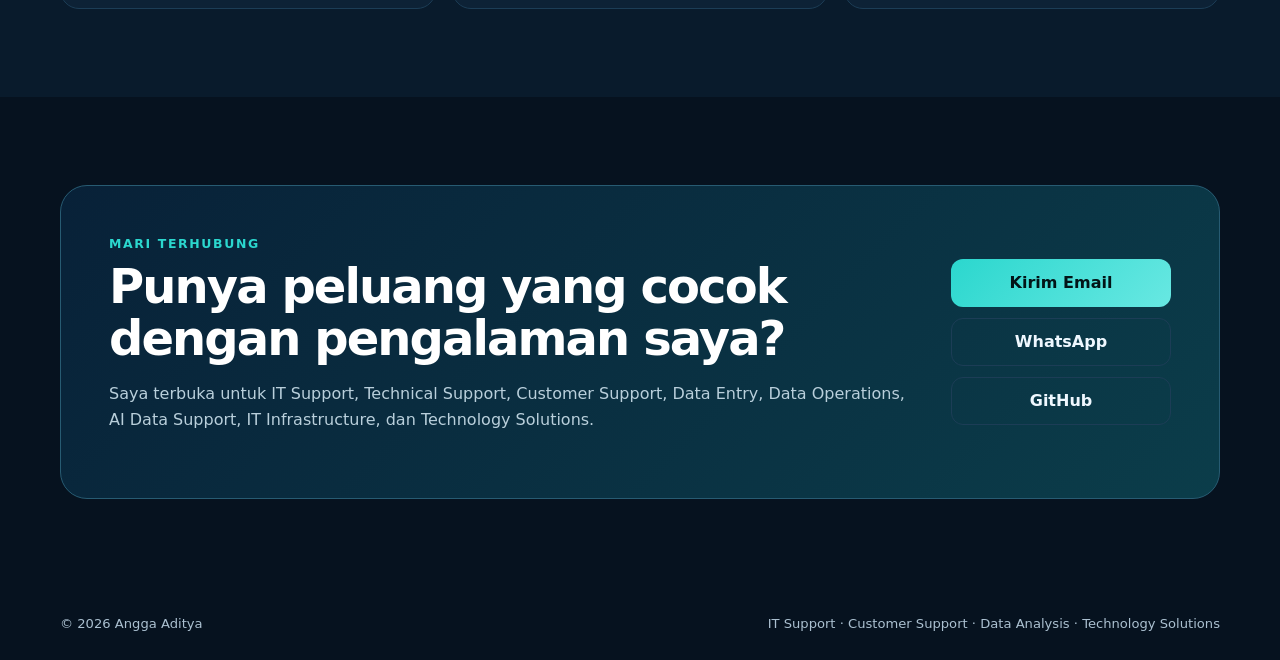
==== commit fdaa5332: "Link Commonwealth Bank case study from portfolio" ====
--- a/index.html
+++ b/index.html
@@ -33,7 +33,7 @@
     <header class="hero"><div class="wrap heroGrid"><div><div class="eyebrow">IT Support · Customer Support · Data Analysis · Technology Solutions</div><h1><span>ANGGA</span> ADITYA</h1><p class="role" data-id="hero">Profesional IT dan Customer Support dengan pengalaman 5 tahun dalam troubleshooting, jaringan, dukungan pengguna, dokumentasi, layanan berbasis SLA, serta berkembang dalam analisis data dan AI-assisted work.</p><p class="growth" data-id="growth">Berkembang ke Data Analysis · AI Data Support · IT Infrastructure · Automation</p><div class="btns"><a class="btn primary" href="#projects" data-id="view">Lihat Bukti Proyek</a><a class="btn" href="https://wa.me/628998253659?text=Halo%20Angga%2C%20saya%20tertarik%20dengan%20profil%20Anda%20dan%20ingin%20meminta%20CV%20lengkap." target="_blank" rel="noopener" data-id="cv">Minta CV</a></div><div class="quick"><span>⌖ Bekasi, Indonesia</span><a href="mailto:anggaaditya.dty@gmail.com">✉ anggaaditya.dty@gmail.com</a><a href="https://wa.me/628998253659" target="_blank" rel="noopener" aria-label="Hubungi Angga melalui WhatsApp">◉ WhatsApp</a></div></div><div class="photo"><span class="open" data-id="available">Terbuka untuk peluang baru</span><img src="assets/angga-aditya.jpg" alt="Foto profesional Angga Aditya" width="900" height="1200"><span class="exp">5+ YEARS EXPERIENCE</span></div></div></header>
     <section id="about"><div class="wrap"><div class="head reveal"><div><div class="kicker">Nilai profesional</div><h2 data-id="valueTitle">Teknis dalam solusi,<br>manusiawi dalam layanan.</h2></div><p data-id="valueText">Saya berfokus pada titik temu antara dukungan teknis, pengalaman pengguna, data, infrastruktur IT, dan kebutuhan bisnis.</p></div><div class="proofs"><div class="proof reveal"><b>5+</b><span>tahun IT & Customer Support</span></div><div class="proof reveal"><b>160K+</b><span>record telemetry dianalisis dalam project data</span></div><div class="proof reveal"><b>2</b><span>job simulation Forage bersertifikat selesai</span></div></div></div></section>
     <section class="alt" id="projects"><div class="wrap"><div class="head reveal"><div><div class="kicker">Project showcase</div><h2 data-id="projectsTitle">Bukti kerja dan<br>cara saya memecahkan masalah.</h2></div><p data-id="projectsText">Setiap proyek diberi status yang jelas. Klik “Lihat Detail” untuk membaca masalah, solusi, dan kontribusi saya.</p></div><div class="projects">
-      <article class="project reveal"><div class="visual analyticsMock"><div class="analyticsTitle">COMMONWEALTH BANK · INTRODUCTION TO DATA SCIENCE</div><div class="metric"><b>10/10</b><span>final quiz · 100%</span></div><div class="metric"><b>4 tasks</b><span>practical data-science work</span></div><div class="bars"><i></i><i></i><i></i><i></i></div></div><div class="body"><div class="topline"><span class="kicker">Data science</span><span class="status">COMPLETED · SEP 2026</span></div><h3>Commonwealth Bank Introduction to Data Science</h3><p>Job simulation Forage yang mencakup data aggregation, anonymisation, analisis social-media data, dan database design.</p><div class="tags"><span class="tag">Data Analysis</span><span class="tag">Data Privacy</span><span class="tag">Database Design</span><span class="tag">Excel</span></div><div class="projectActions"><button class="btn small detail" data-case="commbank">Lihat Detail</button></div></div></article>
+      <article class="project reveal"><div class="visual analyticsMock"><div class="analyticsTitle">COMMONWEALTH BANK · INTRODUCTION TO DATA SCIENCE</div><div class="metric"><b>10/10</b><span>final quiz · 100%</span></div><div class="metric"><b>4 tasks</b><span>practical data-science work</span></div><div class="bars"><i></i><i></i><i></i><i></i></div></div><div class="body"><div class="topline"><span class="kicker">Data science</span><span class="status">COMPLETED · SEP 2026</span></div><h3>Commonwealth Bank Introduction to Data Science</h3><p>Job simulation Forage yang mencakup data aggregation, anonymisation, analisis social-media data, dan database design.</p><div class="tags"><span class="tag">Data Analysis</span><span class="tag">Data Privacy</span><span class="tag">Database Design</span><span class="tag">Excel</span></div><div class="projectActions"><button class="btn small detail" data-case="commbank">Lihat Detail</button><a class="btn primary small" href="commonwealth-data-science.html">Lihat Case Study ↗</a></div></div></article>
       <article class="project reveal"><div class="visual analyticsMock"><div class="analyticsTitle">DELOITTE AUSTRALIA · DATA ANALYTICS</div><div class="metric"><b>160,704</b><span>telemetry records analysed</span></div><div class="metric"><b>480 min</b><span>highest factory downtime</span></div><div class="bars"><i></i><i></i><i></i><i></i></div></div><div class="body"><div class="topline"><span class="kicker">Data analytics</span><span class="status">COMPLETED · SEP 2026</span></div><h3>Deloitte Australia Data Analytics Job Simulation</h3><p>Analisis telemetry mesin dan forensic spreadsheet untuk mengidentifikasi downtime serta mengklasifikasikan equality score.</p><div class="tags"><span class="tag">Python</span><span class="tag">JSON</span><span class="tag">LibreOffice Calc</span><span class="tag">Data Visualisation</span></div><div class="projectActions"><button class="btn small detail" data-case="deloitte">Lihat Detail</button><a class="btn primary small" href="deloitte-data-analytics.html">Lihat Case Study ↗</a></div></div></article>
       <article class="project reveal"><div class="visual"><img src="assets/project-pc-inspector.jpg" alt="Mockup PC Second Inspector V3.1" loading="lazy" width="1200" height="675"></div><div class="body"><div class="topline"><span class="kicker">Windows diagnostics</span><span class="status progress">SEDANG DIBANGUN</span></div><h3>PC Second Inspector V3.1</h3><p>Toolkit portabel untuk membantu pemeriksaan laptop bekas sebelum transaksi.</p><div class="tags"><span class="tag">Windows</span><span class="tag">PowerShell</span><span class="tag">SMART</span><span class="tag">Hardware UX</span></div><div class="projectActions"><button class="btn small detail" data-case="pc">Lihat Detail</button></div></div></article>
       <article class="project reveal"><div class="visual terminal"><div class="bar"><i></i><i></i><i></i></div><div><em>anggadty@fedora</em>:~/SolAI$ sol</div><div>🟢 SOL AI Terminal V1.2</div><div>Workspace : ~/SolAI</div><div>Model : Gemini CLI</div><div>API Key : 🔐 loaded</div></div><div class="body"><div class="topline"><span class="kicker">Linux + AI</span><span class="status">BERHASIL DIJALANKAN</span></div><h3>SOL AI Terminal V1.2</h3><p>Asisten terminal Fedora untuk diagnosis sistem dan bantuan operasional yang mengutamakan keamanan.</p><div class="tags"><span class="tag">Fedora</span><span class="tag">Bash</span><span class="tag">Gemini CLI</span><span class="tag">Safe Workflow</span></div><div class="projectActions"><button class="btn small detail" data-case="sol">Lihat Detail</button></div></div></article>
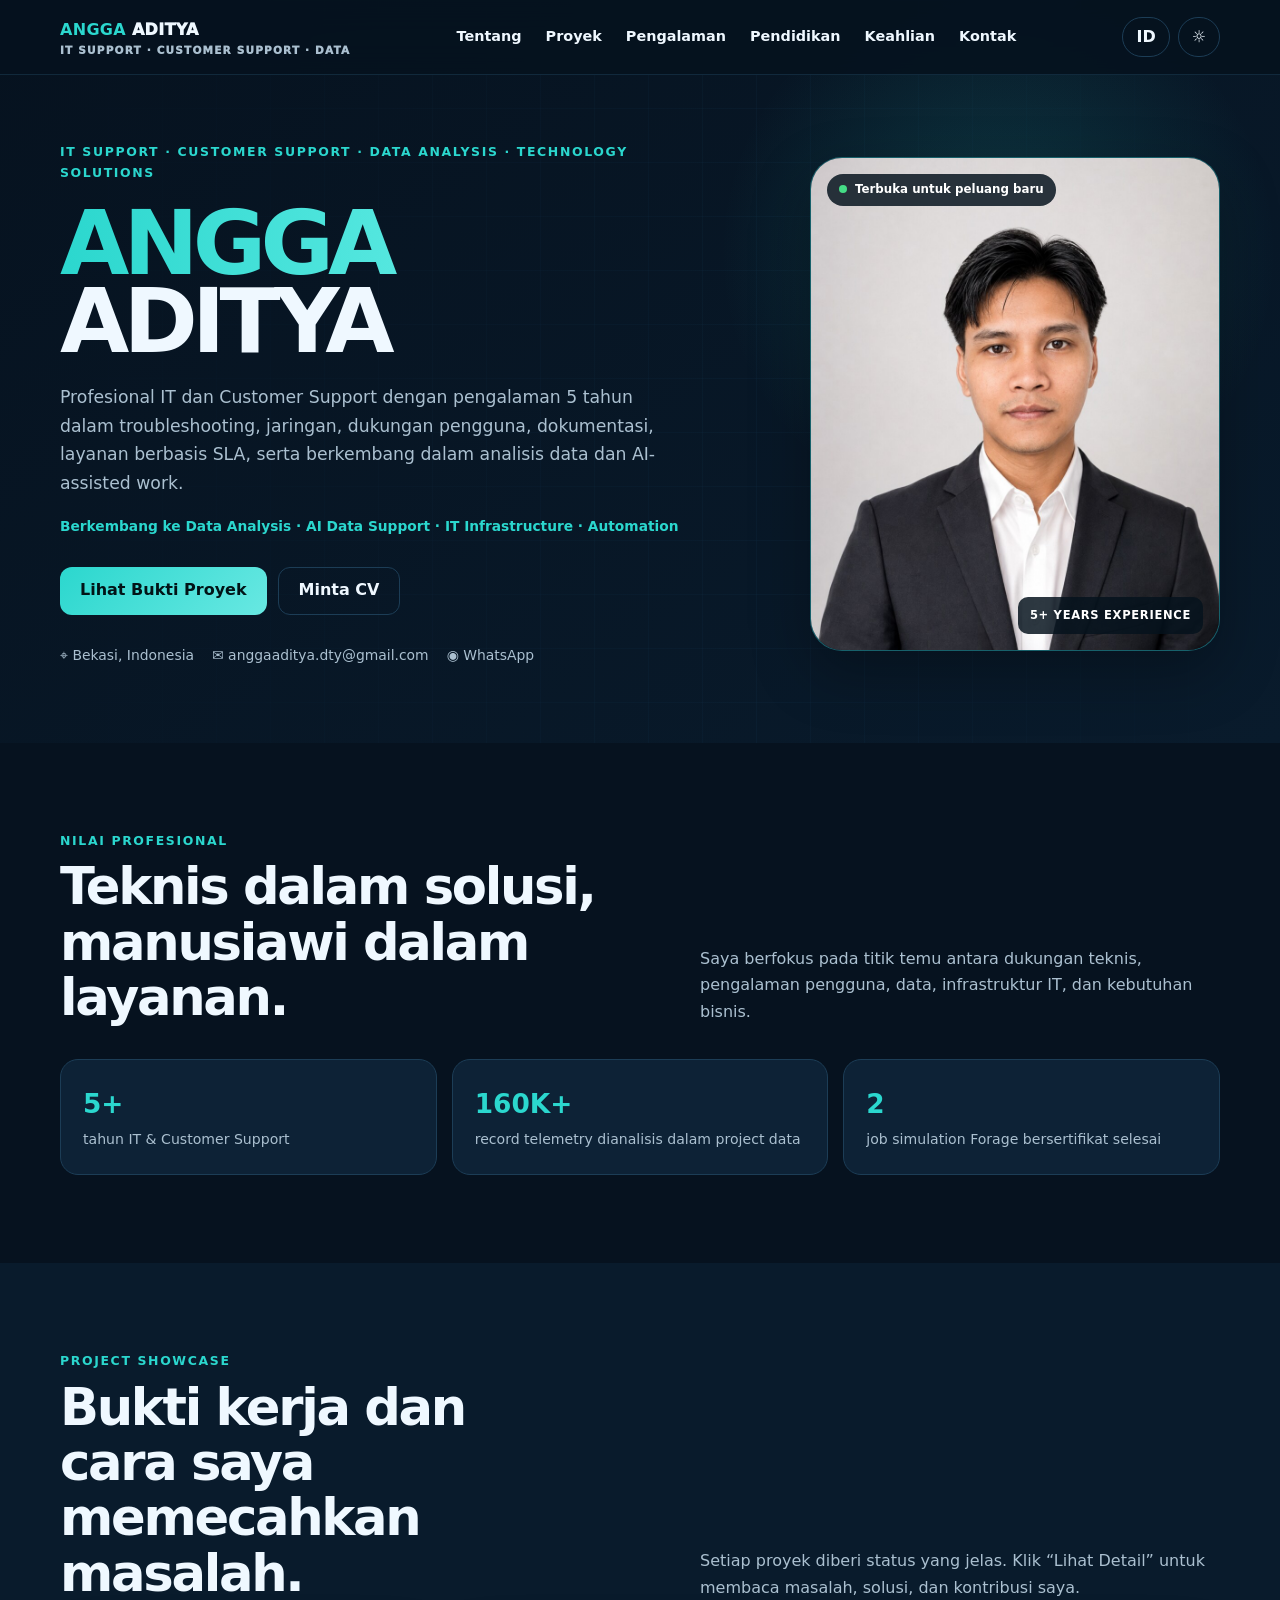
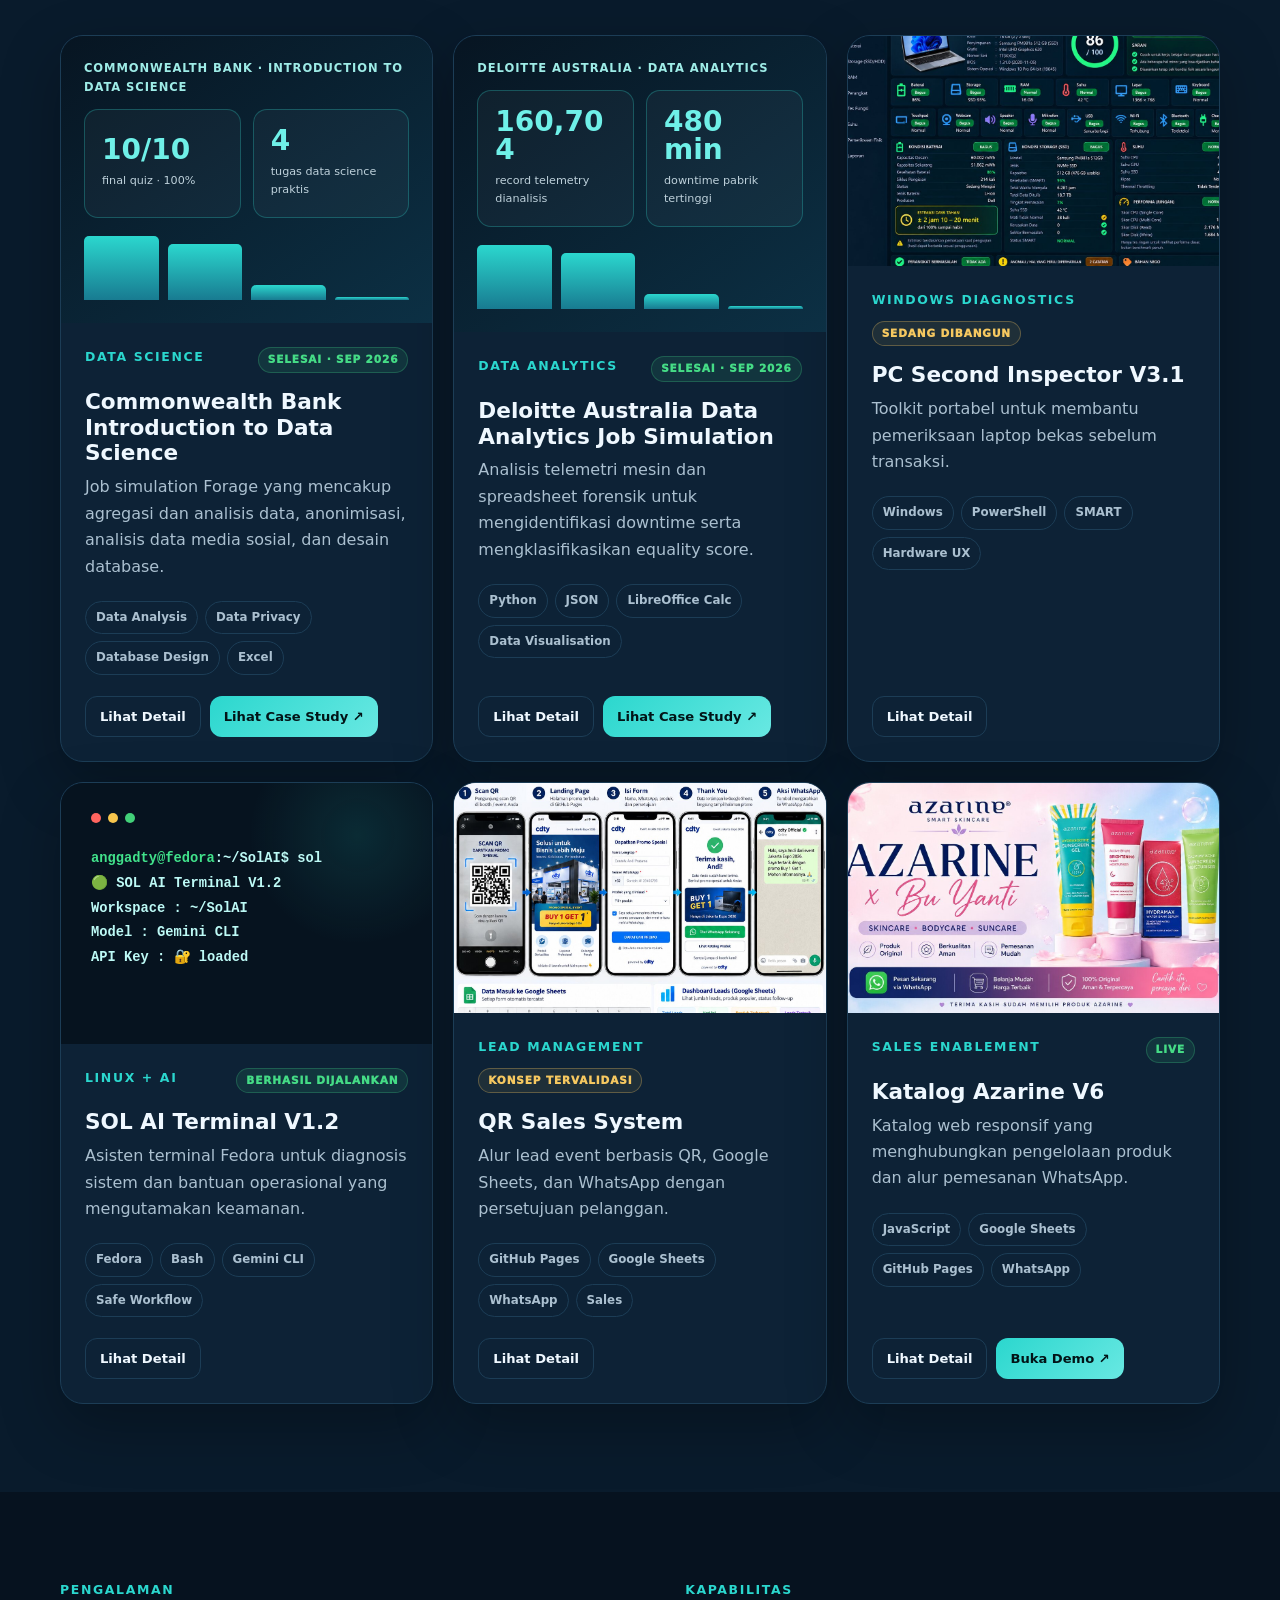
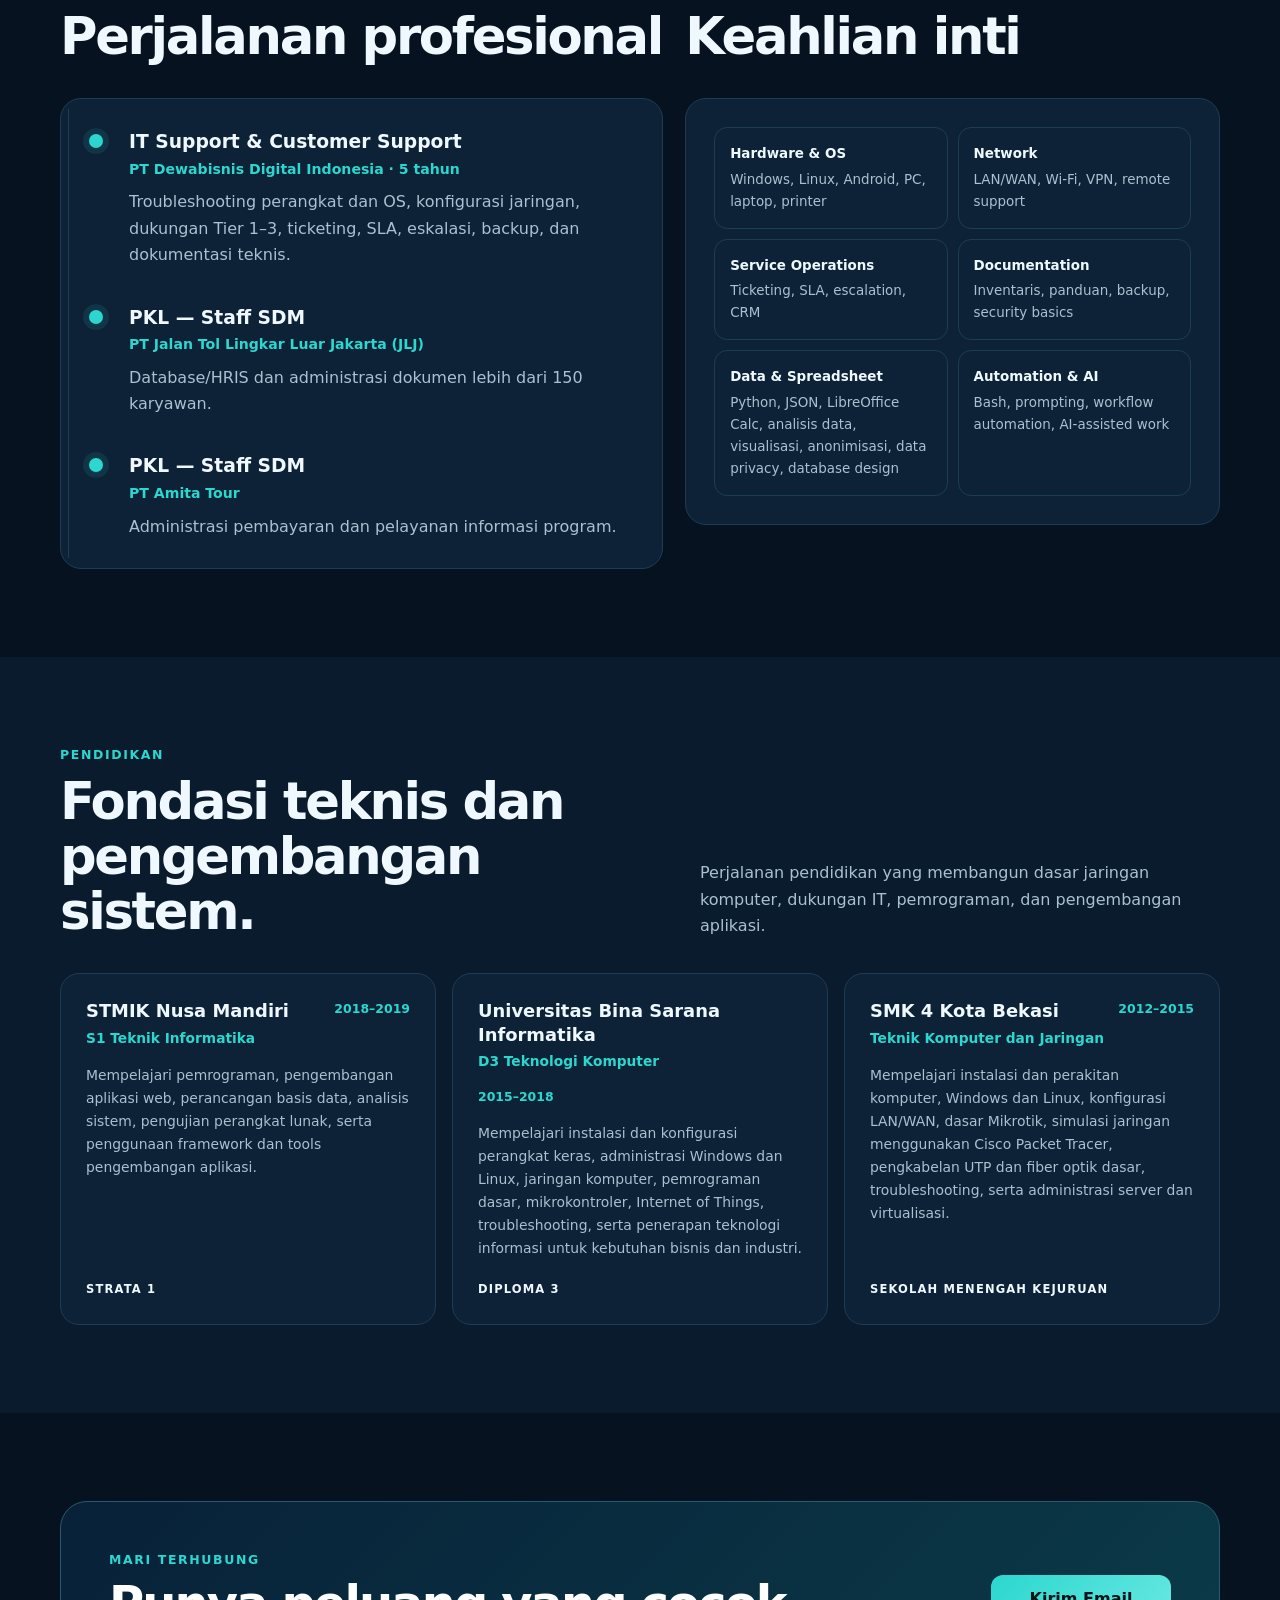
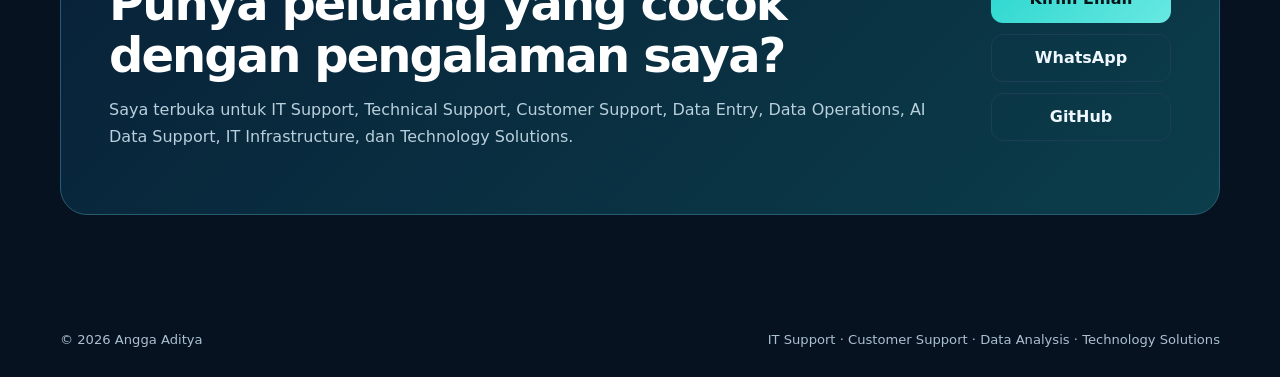
==== commit 2554956b: "Make portfolio layout flexible and complete bilingual i18n" ====
--- a/index.html
+++ b/index.html
@@ -14,54 +14,146 @@
   <title>Angga Aditya — IT Support, Customer Support & Data Analysis</title>
   <style>
     :root{--bg:#06121f;--bg2:#091b2c;--card:#0d2236;--line:#1c3d56;--text:#eff8ff;--muted:#abc0d0;--a:#2bd7ce;--blue:#43aef5;--green:#45dc86;--shadow:0 22px 60px rgba(0,0,0,.28)}
-    *{box-sizing:border-box}html{scroll-behavior:smooth;scroll-padding-top:85px}body{margin:0;background:var(--bg);color:var(--text);font:16px/1.65 Inter,ui-sans-serif,system-ui,-apple-system,"Segoe UI",sans-serif;overflow-x:hidden}body.light{--bg:#f3f8fb;--bg2:#fff;--card:#fff;--line:#d6e5ee;--text:#0a1b2c;--muted:#526b7d;--shadow:0 18px 40px rgba(8,31,50,.1)}a{color:inherit;text-decoration:none}button{font:inherit}img{display:block;max-width:100%}.wrap{width:min(1160px,calc(100% - 40px));margin:auto}
-    .nav{position:fixed;z-index:20;inset:0 0 auto;background:rgba(6,18,31,.9);backdrop-filter:blur(16px);border-bottom:1px solid rgba(80,170,210,.16)}body.light .nav{background:rgba(255,255,255,.9)}.navin{height:74px;display:flex;align-items:center;justify-content:space-between;gap:24px}.brand{font-weight:950;letter-spacing:.02em}.brand b{color:var(--a)}.brand small{display:block;color:var(--muted);font-size:.66rem;letter-spacing:.11em}.links{display:flex;gap:24px;font-size:.9rem;font-weight:750}.links a:hover{color:var(--a)}.controls{display:flex;gap:8px}.pillbtn{min-height:40px;padding:0 13px;border:1px solid var(--line);border-radius:99px;background:transparent;color:var(--text);cursor:pointer;font-weight:800}.menu{display:none}
-    .hero{min-height:720px;padding:132px 0 76px;display:grid;align-items:center;position:relative;overflow:hidden;background:radial-gradient(circle at 78% 34%,rgba(43,215,206,.18),transparent 25%),linear-gradient(145deg,var(--bg),var(--bg2))}.hero:before{content:"";position:absolute;inset:0;opacity:.16;background-image:linear-gradient(rgba(67,174,245,.22) 1px,transparent 1px),linear-gradient(90deg,rgba(67,174,245,.22) 1px,transparent 1px);background-size:54px 54px;mask-image:linear-gradient(90deg,transparent,black 60%,transparent)}.heroGrid{position:relative;display:grid;grid-template-columns:1.15fr .85fr;gap:64px;align-items:center}.eyebrow,.kicker{color:var(--a);font-size:.78rem;font-weight:900;letter-spacing:.13em;text-transform:uppercase}.hero h1{font-size:clamp(3.5rem,7vw,6.3rem);line-height:.87;letter-spacing:-.065em;margin:22px 0}.hero h1 span{display:block;background:linear-gradient(90deg,var(--a),#79f5ee);color:transparent;background-clip:text;-webkit-background-clip:text}.role{font-size:1.08rem;color:var(--muted);max-width:690px}.growth{margin:18px 0 0;font-size:.86rem;color:var(--a);font-weight:800}.btns{display:flex;flex-wrap:wrap;gap:11px;margin:29px 0}.btn{display:inline-flex;align-items:center;justify-content:center;min-height:48px;padding:0 20px;border:1px solid var(--line);border-radius:12px;font-weight:850;cursor:pointer;background:transparent;color:var(--text)}.btn.primary{background:linear-gradient(135deg,var(--a),#68e8e2);color:#021417;border:0}.btn:hover{transform:translateY(-2px)}.quick{display:flex;flex-wrap:wrap;gap:18px;color:var(--muted);font-size:.87rem}.photo{position:relative;justify-self:end;width:min(410px,100%);aspect-ratio:.83;overflow:hidden;border:1px solid rgba(43,215,206,.35);border-radius:32px;box-shadow:var(--shadow);background:var(--card)}.photo img{width:100%;height:100%;object-fit:cover;object-position:center 22%}.open{position:absolute;top:16px;left:16px;padding:8px 12px;border-radius:99px;background:rgba(5,18,29,.84);color:white;font-size:.74rem;font-weight:800}.open:before{content:"";display:inline-block;width:8px;height:8px;border-radius:50%;background:var(--green);margin-right:8px}.exp{position:absolute;right:16px;bottom:16px;padding:9px 12px;border-radius:10px;background:rgba(5,18,29,.84);color:white;font-size:.72rem;font-weight:900;letter-spacing:.06em}
-    section{padding:88px 0}.alt{background:var(--bg2)}.head{display:flex;justify-content:space-between;align-items:end;gap:28px;margin-bottom:34px}.head h2{font-size:clamp(2rem,4vw,3.3rem);line-height:1.08;letter-spacing:-.045em;margin:8px 0 0}.head p{max-width:520px;color:var(--muted);margin:0}.proofs{display:grid;grid-template-columns:repeat(3,1fr);gap:15px}.proof{border:1px solid var(--line);border-radius:18px;padding:22px;background:var(--card)}.proof b{font-size:1.65rem;color:var(--a);display:block}.proof span{color:var(--muted);font-size:.88rem}
-    .projects{display:grid;grid-template-columns:repeat(2,1fr);gap:20px}.project{border:1px solid var(--line);border-radius:23px;background:var(--card);overflow:hidden;box-shadow:var(--shadow);display:flex;flex-direction:column}.visual{height:230px;overflow:hidden;background:linear-gradient(140deg,#0c2a42,#0d5260);position:relative}.visual img{width:100%;height:100%;object-fit:cover}.qrMock{background:#f4f8ff}.qrMock img{object-position:center top}.terminal{height:100%;padding:30px;color:#bdfaf6;font:600 .86rem/1.8 ui-monospace,SFMono-Regular,Consolas,monospace;background:radial-gradient(circle at 80% 20%,rgba(43,215,206,.12),transparent 30%),#06131f}.terminal .bar{display:flex;gap:7px;margin-bottom:24px}.terminal .bar i{width:10px;height:10px;border-radius:50%;background:#ff655f}.terminal .bar i:nth-child(2){background:#f7c64d}.terminal .bar i:nth-child(3){background:#42d179}.terminal em{color:#41e28b;font-style:normal}.body{padding:24px;display:flex;flex-direction:column;flex:1}.topline{display:flex;align-items:center;justify-content:space-between;gap:12px}.status{padding:5px 9px;border-radius:99px;font-size:.66rem;font-weight:950;letter-spacing:.08em;background:rgba(69,220,134,.1);color:var(--green);border:1px solid rgba(69,220,134,.25)}.status.progress{color:#f6c860;border-color:rgba(246,200,96,.3);background:rgba(246,200,96,.08)}.project h3{font-size:1.35rem;line-height:1.2;margin:16px 0 8px}.project p{color:var(--muted);margin:0}.tags{display:flex;flex-wrap:wrap;gap:7px;margin:21px 0}.tag{font-size:.74rem;font-weight:750;color:var(--muted);border:1px solid var(--line);border-radius:99px;padding:6px 10px}.projectActions{display:flex;gap:9px;flex-wrap:wrap;margin-top:auto}.small{min-height:41px;padding:0 14px;font-size:.82rem}
-    .analyticsMock{height:100%;padding:23px;background:linear-gradient(145deg,#071522,#0c3044);display:grid;grid-template-columns:repeat(2,1fr);grid-template-rows:auto 1fr;gap:12px;color:white}.analyticsTitle{grid-column:1/-1;font-size:.72rem;font-weight:900;letter-spacing:.08em;color:#9eece7}.metric{border:1px solid rgba(43,215,206,.28);border-radius:14px;padding:17px;background:rgba(255,255,255,.035);display:flex;flex-direction:column;justify-content:center}.metric b{font-size:1.75rem;line-height:1;color:#6ff0e8}.metric span{margin-top:8px;font-size:.7rem;color:#bed1db}.bars{grid-column:1/-1;display:flex;align-items:flex-end;gap:9px;height:70px;padding-top:6px}.bars i{display:block;flex:1;border-radius:5px 5px 0 0;background:linear-gradient(#2bd7ce,#187b91)}.bars i:nth-child(1){height:100%}.bars i:nth-child(2){height:88%}.bars i:nth-child(3){height:23%}.bars i:nth-child(4){height:5%}
-    .split{display:grid;grid-template-columns:1.06fr .94fr;gap:22px}.panel{padding:28px;border:1px solid var(--line);border-radius:21px;background:var(--card)}.timeline{position:relative}.timeline:before{content:"";position:absolute;left:7px;top:10px;bottom:10px;width:1px;background:var(--line)}.job{position:relative;padding:0 0 34px 40px}.job:last-child{padding-bottom:0}.job:before{content:"";position:absolute;left:0;top:7px;width:14px;height:14px;border-radius:50%;background:var(--a);box-shadow:0 0 0 6px rgba(43,215,206,.1)}.job h3{margin:0}.company{color:var(--a);font-size:.88rem;font-weight:800}.job p{color:var(--muted);margin:8px 0 0}.skillGrid{display:grid;grid-template-columns:repeat(2,1fr);gap:10px}.skill{padding:15px;border:1px solid var(--line);border-radius:13px;color:var(--muted);font-size:.84rem}.skill b{display:block;color:var(--text);margin-bottom:3px}.educationGrid{display:grid;grid-template-columns:repeat(3,1fr);gap:16px}.educationCard{padding:25px;border:1px solid var(--line);border-radius:19px;background:var(--card);display:flex;flex-direction:column}.eduTop{display:flex;align-items:start;justify-content:space-between;gap:14px;margin-bottom:15px}.eduYear{white-space:nowrap;color:var(--a);font-size:.78rem;font-weight:900}.educationCard h3{font-size:1.12rem;line-height:1.3;margin:0 0 4px}.educationCard .major{color:var(--a);font-weight:800;font-size:.86rem}.educationCard p{color:var(--muted);font-size:.87rem;margin:0}.eduLevel{display:inline-block;margin-top:auto;padding-top:20px;color:var(--text);font-size:.72rem;font-weight:900;letter-spacing:.1em;text-transform:uppercase}
-    .contact{padding:48px;border-radius:27px;border:1px solid #275b72;background:linear-gradient(135deg,#082138,#0b3d4a);display:grid;grid-template-columns:1fr auto;gap:30px;align-items:center;color:white}.contact h2{font-size:clamp(2rem,4vw,3rem);line-height:1.08;letter-spacing:-.04em;margin:7px 0 12px}.contact p{color:#b9cfdb}.contact .btns{margin:0;display:grid;min-width:220px}.footer{padding:26px 0;color:var(--muted);font-size:.82rem}.footer .wrap{display:flex;justify-content:space-between}
-    dialog{width:min(820px,calc(100% - 28px));max-height:88vh;border:1px solid var(--line);border-radius:24px;padding:0;background:var(--card);color:var(--text);box-shadow:0 35px 100px rgba(0,0,0,.55)}dialog::backdrop{background:rgba(1,8,14,.78);backdrop-filter:blur(5px)}.modalHead{padding:25px 28px;border-bottom:1px solid var(--line);display:flex;justify-content:space-between;gap:20px}.modalHead h2{margin:0;font-size:1.35rem}.close{border:1px solid var(--line);background:transparent;color:var(--text);width:39px;height:39px;border-radius:50%;cursor:pointer}.modalBody{padding:28px;overflow:auto}.caseMedia{display:none;margin:0 0 22px;border:1px solid var(--line);border-radius:16px;overflow:hidden;background:white}.caseMedia.show{display:block}.caseMedia img{width:100%;height:auto}.caseGrid{display:grid;grid-template-columns:repeat(2,1fr);gap:12px;margin:22px 0}.case{border:1px solid var(--line);padding:17px;border-radius:14px}.case b{display:block;color:var(--a);font-size:.77rem;text-transform:uppercase;letter-spacing:.08em;margin-bottom:6px}.case p{color:var(--muted);margin:0;font-size:.9rem}.reveal{opacity:0;transform:translateY(16px);transition:.55s}.reveal.show{opacity:1;transform:none}
-    @media(max-width:900px){.links{display:none}.menu{display:block}.hero{min-height:auto}.heroGrid,.split{grid-template-columns:1fr}.photo{justify-self:start}.projects{grid-template-columns:1fr}.educationGrid{grid-template-columns:1fr}.contact{grid-template-columns:1fr}.contact .btns{display:flex}.nav.open .links{display:flex;position:absolute;top:73px;inset-inline:0;padding:20px;flex-direction:column;background:var(--bg2);border-bottom:1px solid var(--line)}}
-    @media(max-width:600px){.wrap{width:min(100% - 28px,1160px)}.brand small,.controls .lang{display:none}.hero{padding:112px 0 62px}.hero h1{font-size:3.3rem}.head{display:block}.head p{margin-top:14px}.proofs,.skillGrid,.caseGrid{grid-template-columns:1fr}.visual{height:205px}.contact{padding:29px 22px}.contact .btns{display:grid}.footer .wrap{display:block}}
+    *{box-sizing:border-box;min-width:0}html{scroll-behavior:smooth;scroll-padding-top:96px}body{margin:0;background:var(--bg);color:var(--text);font:16px/1.65 Inter,ui-sans-serif,system-ui,-apple-system,"Segoe UI",sans-serif;overflow-x:hidden;overflow-wrap:anywhere}body.light{--bg:#f3f8fb;--bg2:#fff;--card:#fff;--line:#d6e5ee;--text:#0a1b2c;--muted:#526b7d;--shadow:0 18px 40px rgba(8,31,50,.1)}a{color:inherit;text-decoration:none}button{font:inherit}img{display:block;max-width:100%}.wrap{width:min(1160px,calc(100% - 40px));margin:auto}
+    .nav{position:fixed;z-index:20;inset:0 0 auto;background:rgba(6,18,31,.9);backdrop-filter:blur(16px);border-bottom:1px solid rgba(80,170,210,.16)}body.light .nav{background:rgba(255,255,255,.9)}.navin{min-height:74px;height:auto;padding:10px 0;display:flex;align-items:center;justify-content:space-between;gap:18px}.brand{font-weight:950;letter-spacing:.02em;flex:0 1 auto}.brand b{color:var(--a)}.brand small{display:block;color:var(--muted);font-size:.66rem;letter-spacing:.11em;line-height:1.35}.links{display:flex;gap:clamp(10px,2vw,24px);font-size:.9rem;font-weight:750;flex-wrap:wrap;justify-content:center;align-items:center}.links a:hover{color:var(--a)}.controls{display:flex;gap:8px;flex:0 0 auto}.pillbtn{min-height:40px;padding:0 13px;border:1px solid var(--line);border-radius:99px;background:transparent;color:var(--text);cursor:pointer;font-weight:800}.menu{display:none}
+    .hero{min-height:720px;padding:142px 0 76px;display:grid;align-items:center;position:relative;overflow:hidden;background:radial-gradient(circle at 78% 34%,rgba(43,215,206,.18),transparent 25%),linear-gradient(145deg,var(--bg),var(--bg2))}.hero:before{content:"";position:absolute;inset:0;opacity:.16;background-image:linear-gradient(rgba(67,174,245,.22) 1px,transparent 1px),linear-gradient(90deg,rgba(67,174,245,.22) 1px,transparent 1px);background-size:54px 54px;mask-image:linear-gradient(90deg,transparent,black 60%,transparent)}.heroGrid{position:relative;display:grid;grid-template-columns:minmax(0,1.15fr) minmax(280px,.85fr);gap:clamp(30px,5vw,64px);align-items:center}.eyebrow,.kicker{color:var(--a);font-size:.78rem;font-weight:900;letter-spacing:.13em;text-transform:uppercase;overflow-wrap:anywhere}.hero h1{font-size:clamp(3.2rem,7vw,6.3rem);line-height:.87;letter-spacing:-.065em;margin:22px 0;overflow-wrap:normal;word-break:normal}.hero h1 span{display:block;background:linear-gradient(90deg,var(--a),#79f5ee);color:transparent;background-clip:text;-webkit-background-clip:text}.role{font-size:1.08rem;color:var(--muted);max-width:690px}.growth{margin:18px 0 0;font-size:.86rem;color:var(--a);font-weight:800}.btns{display:flex;flex-wrap:wrap;gap:11px;margin:29px 0}.btn{display:inline-flex;align-items:center;justify-content:center;min-height:48px;max-width:100%;padding:10px 20px;border:1px solid var(--line);border-radius:12px;font-weight:850;cursor:pointer;background:transparent;color:var(--text);text-align:center;line-height:1.3;white-space:normal}.btn.primary{background:linear-gradient(135deg,var(--a),#68e8e2);color:#021417;border:0}.btn:hover{transform:translateY(-2px)}.quick{display:flex;flex-wrap:wrap;gap:10px 18px;color:var(--muted);font-size:.87rem}.quick>*{overflow-wrap:anywhere}.photo{position:relative;justify-self:end;width:min(410px,100%);aspect-ratio:.83;overflow:hidden;border:1px solid rgba(43,215,206,.35);border-radius:32px;box-shadow:var(--shadow);background:var(--card)}.photo img{width:100%;height:100%;object-fit:cover;object-position:center 22%}.open{position:absolute;top:16px;left:16px;right:16px;width:max-content;max-width:calc(100% - 32px);padding:8px 12px;border-radius:99px;background:rgba(5,18,29,.84);color:white;font-size:.74rem;font-weight:800;line-height:1.3}.open:before{content:"";display:inline-block;width:8px;height:8px;border-radius:50%;background:var(--green);margin-right:8px}.exp{position:absolute;right:16px;bottom:16px;max-width:calc(100% - 32px);padding:9px 12px;border-radius:10px;background:rgba(5,18,29,.84);color:white;font-size:.72rem;font-weight:900;letter-spacing:.06em;text-align:center}
+    section{padding:88px 0}.alt{background:var(--bg2)}.head{display:flex;justify-content:space-between;align-items:end;gap:28px;margin-bottom:34px}.head>*{min-width:0}.head h2{font-size:clamp(2rem,4vw,3.3rem);line-height:1.08;letter-spacing:-.045em;margin:8px 0 0;overflow-wrap:normal}.head p{max-width:520px;color:var(--muted);margin:0}.proofs{display:grid;grid-template-columns:repeat(auto-fit,minmax(min(220px,100%),1fr));gap:15px}.proof{border:1px solid var(--line);border-radius:18px;padding:22px;background:var(--card)}.proof b{font-size:1.65rem;color:var(--a);display:block}.proof span{color:var(--muted);font-size:.88rem}
+    .projects{display:grid;grid-template-columns:repeat(auto-fit,minmax(min(340px,100%),1fr));gap:20px}.project{border:1px solid var(--line);border-radius:23px;background:var(--card);overflow:hidden;box-shadow:var(--shadow);display:flex;flex-direction:column}.visual{min-height:230px;height:auto;overflow:hidden;background:linear-gradient(140deg,#0c2a42,#0d5260);position:relative}.visual>img{width:100%;height:230px;object-fit:cover}.qrMock{background:#f4f8ff}.qrMock img{object-position:center top}.terminal{height:100%;min-height:230px;padding:30px;color:#bdfaf6;font:600 .86rem/1.8 ui-monospace,SFMono-Regular,Consolas,monospace;background:radial-gradient(circle at 80% 20%,rgba(43,215,206,.12),transparent 30%),#06131f;overflow:auto}.terminal .bar{display:flex;gap:7px;margin-bottom:24px}.terminal .bar i{width:10px;height:10px;border-radius:50%;background:#ff655f;flex:0 0 auto}.terminal .bar i:nth-child(2){background:#f7c64d}.terminal .bar i:nth-child(3){background:#42d179}.terminal em{color:#41e28b;font-style:normal}.body{padding:24px;display:flex;flex-direction:column;flex:1}.topline{display:flex;align-items:flex-start;justify-content:space-between;gap:10px;flex-wrap:wrap}.status{padding:5px 9px;border-radius:99px;font-size:.66rem;font-weight:950;letter-spacing:.08em;background:rgba(69,220,134,.1);color:var(--green);border:1px solid rgba(69,220,134,.25);line-height:1.3;text-align:center;white-space:normal}.status.progress{color:#f6c860;border-color:rgba(246,200,96,.3);background:rgba(246,200,96,.08)}.project h3{font-size:1.35rem;line-height:1.2;margin:16px 0 8px}.project p{color:var(--muted);margin:0}.tags{display:flex;flex-wrap:wrap;gap:7px;margin:21px 0}.tag{font-size:.74rem;font-weight:750;color:var(--muted);border:1px solid var(--line);border-radius:99px;padding:6px 10px;overflow-wrap:anywhere}.projectActions{display:flex;gap:9px;flex-wrap:wrap;margin-top:auto}.projectActions>*{flex:0 1 auto}.small{min-height:41px;padding:8px 14px;font-size:.82rem}
+    .analyticsMock{min-height:230px;padding:23px;background:linear-gradient(145deg,#071522,#0c3044);display:grid;grid-template-columns:repeat(2,minmax(0,1fr));grid-template-rows:auto 1fr auto;gap:12px;color:white}.analyticsTitle{grid-column:1/-1;font-size:.72rem;font-weight:900;letter-spacing:.08em;color:#9eece7;overflow-wrap:anywhere}.metric{border:1px solid rgba(43,215,206,.28);border-radius:14px;padding:17px;background:rgba(255,255,255,.035);display:flex;flex-direction:column;justify-content:center}.metric b{font-size:clamp(1.35rem,4vw,1.75rem);line-height:1;color:#6ff0e8}.metric span{margin-top:8px;font-size:.7rem;color:#bed1db}.bars{grid-column:1/-1;display:flex;align-items:flex-end;gap:9px;height:70px;padding-top:6px}.bars i{display:block;flex:1;border-radius:5px 5px 0 0;background:linear-gradient(#2bd7ce,#187b91)}.bars i:nth-child(1){height:100%}.bars i:nth-child(2){height:88%}.bars i:nth-child(3){height:23%}.bars i:nth-child(4){height:5%}
+    .split{display:grid;grid-template-columns:minmax(0,1.06fr) minmax(0,.94fr);gap:22px}.panel{padding:28px;border:1px solid var(--line);border-radius:21px;background:var(--card)}.timeline{position:relative}.timeline:before{content:"";position:absolute;left:7px;top:10px;bottom:10px;width:1px;background:var(--line)}.job{position:relative;padding:0 0 34px 40px}.job:last-child{padding-bottom:0}.job:before{content:"";position:absolute;left:0;top:7px;width:14px;height:14px;border-radius:50%;background:var(--a);box-shadow:0 0 0 6px rgba(43,215,206,.1)}.job h3{margin:0}.company{color:var(--a);font-size:.88rem;font-weight:800}.job p{color:var(--muted);margin:8px 0 0}.skillGrid{display:grid;grid-template-columns:repeat(auto-fit,minmax(min(220px,100%),1fr));gap:10px}.skill{padding:15px;border:1px solid var(--line);border-radius:13px;color:var(--muted);font-size:.84rem}.skill b{display:block;color:var(--text);margin-bottom:3px}.educationGrid{display:grid;grid-template-columns:repeat(auto-fit,minmax(min(260px,100%),1fr));gap:16px}.educationCard{padding:25px;border:1px solid var(--line);border-radius:19px;background:var(--card);display:flex;flex-direction:column}.eduTop{display:flex;align-items:flex-start;justify-content:space-between;gap:14px;flex-wrap:wrap;margin-bottom:15px}.eduYear{white-space:normal;color:var(--a);font-size:.78rem;font-weight:900}.educationCard h3{font-size:1.12rem;line-height:1.3;margin:0 0 4px}.educationCard .major{color:var(--a);font-weight:800;font-size:.86rem}.educationCard p{color:var(--muted);font-size:.87rem;margin:0}.eduLevel{display:inline-block;margin-top:auto;padding-top:20px;color:var(--text);font-size:.72rem;font-weight:900;letter-spacing:.1em;text-transform:uppercase}
+    .contact{padding:48px;border-radius:27px;border:1px solid #275b72;background:linear-gradient(135deg,#082138,#0b3d4a);display:grid;grid-template-columns:minmax(0,1fr) minmax(180px,auto);gap:30px;align-items:center;color:white}.contact h2{font-size:clamp(2rem,4vw,3rem);line-height:1.08;letter-spacing:-.04em;margin:7px 0 12px}.contact p{color:#b9cfdb}.contact .btns{margin:0;display:grid;min-width:0}.footer{padding:26px 0;color:var(--muted);font-size:.82rem}.footer .wrap{display:flex;justify-content:space-between;gap:16px;flex-wrap:wrap}
+    dialog{width:min(820px,calc(100% - 28px));max-height:88vh;border:1px solid var(--line);border-radius:24px;padding:0;background:var(--card);color:var(--text);box-shadow:0 35px 100px rgba(0,0,0,.55)}dialog::backdrop{background:rgba(1,8,14,.78);backdrop-filter:blur(5px)}.modalHead{padding:25px 28px;border-bottom:1px solid var(--line);display:flex;justify-content:space-between;gap:20px}.modalHead h2{margin:0;font-size:1.35rem}.close{border:1px solid var(--line);background:transparent;color:var(--text);width:39px;height:39px;border-radius:50%;cursor:pointer;flex:0 0 39px}.modalBody{padding:28px;overflow:auto}.caseMedia{display:none;margin:0 0 22px;border:1px solid var(--line);border-radius:16px;overflow:hidden;background:white}.caseMedia.show{display:block}.caseMedia img{width:100%;height:auto}.caseGrid{display:grid;grid-template-columns:repeat(auto-fit,minmax(min(240px,100%),1fr));gap:12px;margin:22px 0}.case{border:1px solid var(--line);padding:17px;border-radius:14px}.case b{display:block;color:var(--a);font-size:.77rem;text-transform:uppercase;letter-spacing:.08em;margin-bottom:6px}.case p{color:var(--muted);margin:0;font-size:.9rem}.reveal{opacity:0;transform:translateY(16px);transition:.55s}.reveal.show{opacity:1;transform:none}
+    @media(max-width:980px){.links{display:none}.menu{display:block}.heroGrid,.split{grid-template-columns:1fr}.photo{justify-self:start}.contact{grid-template-columns:1fr}.contact .btns{display:flex}.nav.open .links{display:flex;position:absolute;top:100%;inset-inline:0;padding:20px;flex-direction:column;align-items:stretch;background:var(--bg2);border-bottom:1px solid var(--line)}.nav.open .links a{padding:8px 0}}
+    @media(max-width:600px){.wrap{width:min(100% - 28px,1160px)}.brand small{display:none}.hero{padding:122px 0 62px}.hero h1{font-size:clamp(3rem,16vw,4.6rem)}.head{display:block}.head p{margin-top:14px}.visual>img{height:205px}.analyticsMock{grid-template-columns:1fr}.analyticsTitle,.bars{grid-column:1}.contact{padding:29px 22px}.contact .btns{display:grid}.navin{gap:8px}.pillbtn{padding:0 10px}.projectActions .btn{flex:1 1 150px}}
   </style>
 </head>
 <body>
-  <nav class="nav" id="nav"><div class="wrap navin"><a class="brand" href="#top"><b>ANGGA</b> ADITYA<small>IT SUPPORT · CUSTOMER SUPPORT · DATA</small></a><div class="links"><a href="#about">Tentang</a><a href="#projects">Proyek</a><a href="#experience">Pengalaman</a><a href="#education">Pendidikan</a><a href="#skills">Keahlian</a><a href="#contact">Kontak</a></div><div class="controls"><button class="pillbtn lang" id="lang">ID</button><button class="pillbtn" id="theme" aria-label="Ganti tema">☼</button><button class="pillbtn menu" id="menu" aria-label="Buka menu">☰</button></div></div></nav>
+  <nav class="nav" id="nav"><div class="wrap navin"><a class="brand" href="#top"><b>ANGGA</b> ADITYA<small>IT SUPPORT · CUSTOMER SUPPORT · DATA</small></a><div class="links"><a href="#about" data-i18n="navAbout">Tentang</a><a href="#projects" data-i18n="navProjects">Proyek</a><a href="#experience" data-i18n="navExperience">Pengalaman</a><a href="#education" data-i18n="navEducation">Pendidikan</a><a href="#skills" data-i18n="navSkills">Keahlian</a><a href="#contact" data-i18n="navContact">Kontak</a></div><div class="controls"><button class="pillbtn lang" id="lang" aria-label="Ganti bahasa">ID</button><button class="pillbtn" id="theme" aria-label="Ganti tema">☼</button><button class="pillbtn menu" id="menu" aria-label="Buka menu">☰</button></div></div></nav>
   <main id="top">
-    <header class="hero"><div class="wrap heroGrid"><div><div class="eyebrow">IT Support · Customer Support · Data Analysis · Technology Solutions</div><h1><span>ANGGA</span> ADITYA</h1><p class="role" data-id="hero">Profesional IT dan Customer Support dengan pengalaman 5 tahun dalam troubleshooting, jaringan, dukungan pengguna, dokumentasi, layanan berbasis SLA, serta berkembang dalam analisis data dan AI-assisted work.</p><p class="growth" data-id="growth">Berkembang ke Data Analysis · AI Data Support · IT Infrastructure · Automation</p><div class="btns"><a class="btn primary" href="#projects" data-id="view">Lihat Bukti Proyek</a><a class="btn" href="https://wa.me/628998253659?text=Halo%20Angga%2C%20saya%20tertarik%20dengan%20profil%20Anda%20dan%20ingin%20meminta%20CV%20lengkap." target="_blank" rel="noopener" data-id="cv">Minta CV</a></div><div class="quick"><span>⌖ Bekasi, Indonesia</span><a href="mailto:anggaaditya.dty@gmail.com">✉ anggaaditya.dty@gmail.com</a><a href="https://wa.me/628998253659" target="_blank" rel="noopener" aria-label="Hubungi Angga melalui WhatsApp">◉ WhatsApp</a></div></div><div class="photo"><span class="open" data-id="available">Terbuka untuk peluang baru</span><img src="assets/angga-aditya.jpg" alt="Foto profesional Angga Aditya" width="900" height="1200"><span class="exp">5+ YEARS EXPERIENCE</span></div></div></header>
-    <section id="about"><div class="wrap"><div class="head reveal"><div><div class="kicker">Nilai profesional</div><h2 data-id="valueTitle">Teknis dalam solusi,<br>manusiawi dalam layanan.</h2></div><p data-id="valueText">Saya berfokus pada titik temu antara dukungan teknis, pengalaman pengguna, data, infrastruktur IT, dan kebutuhan bisnis.</p></div><div class="proofs"><div class="proof reveal"><b>5+</b><span>tahun IT & Customer Support</span></div><div class="proof reveal"><b>160K+</b><span>record telemetry dianalisis dalam project data</span></div><div class="proof reveal"><b>2</b><span>job simulation Forage bersertifikat selesai</span></div></div></div></section>
-    <section class="alt" id="projects"><div class="wrap"><div class="head reveal"><div><div class="kicker">Project showcase</div><h2 data-id="projectsTitle">Bukti kerja dan<br>cara saya memecahkan masalah.</h2></div><p data-id="projectsText">Setiap proyek diberi status yang jelas. Klik “Lihat Detail” untuk membaca masalah, solusi, dan kontribusi saya.</p></div><div class="projects">
-      <article class="project reveal"><div class="visual analyticsMock"><div class="analyticsTitle">COMMONWEALTH BANK · INTRODUCTION TO DATA SCIENCE</div><div class="metric"><b>10/10</b><span>final quiz · 100%</span></div><div class="metric"><b>4 tasks</b><span>practical data-science work</span></div><div class="bars"><i></i><i></i><i></i><i></i></div></div><div class="body"><div class="topline"><span class="kicker">Data science</span><span class="status">COMPLETED · SEP 2026</span></div><h3>Commonwealth Bank Introduction to Data Science</h3><p>Job simulation Forage yang mencakup data aggregation, anonymisation, analisis social-media data, dan database design.</p><div class="tags"><span class="tag">Data Analysis</span><span class="tag">Data Privacy</span><span class="tag">Database Design</span><span class="tag">Excel</span></div><div class="projectActions"><button class="btn small detail" data-case="commbank">Lihat Detail</button><a class="btn primary small" href="commonwealth-data-science.html">Lihat Case Study ↗</a></div></div></article>
-      <article class="project reveal"><div class="visual analyticsMock"><div class="analyticsTitle">DELOITTE AUSTRALIA · DATA ANALYTICS</div><div class="metric"><b>160,704</b><span>telemetry records analysed</span></div><div class="metric"><b>480 min</b><span>highest factory downtime</span></div><div class="bars"><i></i><i></i><i></i><i></i></div></div><div class="body"><div class="topline"><span class="kicker">Data analytics</span><span class="status">COMPLETED · SEP 2026</span></div><h3>Deloitte Australia Data Analytics Job Simulation</h3><p>Analisis telemetry mesin dan forensic spreadsheet untuk mengidentifikasi downtime serta mengklasifikasikan equality score.</p><div class="tags"><span class="tag">Python</span><span class="tag">JSON</span><span class="tag">LibreOffice Calc</span><span class="tag">Data Visualisation</span></div><div class="projectActions"><button class="btn small detail" data-case="deloitte">Lihat Detail</button><a class="btn primary small" href="deloitte-data-analytics.html">Lihat Case Study ↗</a></div></div></article>
-      <article class="project reveal"><div class="visual"><img src="assets/project-pc-inspector.jpg" alt="Mockup PC Second Inspector V3.1" loading="lazy" width="1200" height="675"></div><div class="body"><div class="topline"><span class="kicker">Windows diagnostics</span><span class="status progress">SEDANG DIBANGUN</span></div><h3>PC Second Inspector V3.1</h3><p>Toolkit portabel untuk membantu pemeriksaan laptop bekas sebelum transaksi.</p><div class="tags"><span class="tag">Windows</span><span class="tag">PowerShell</span><span class="tag">SMART</span><span class="tag">Hardware UX</span></div><div class="projectActions"><button class="btn small detail" data-case="pc">Lihat Detail</button></div></div></article>
-      <article class="project reveal"><div class="visual terminal"><div class="bar"><i></i><i></i><i></i></div><div><em>anggadty@fedora</em>:~/SolAI$ sol</div><div>🟢 SOL AI Terminal V1.2</div><div>Workspace : ~/SolAI</div><div>Model : Gemini CLI</div><div>API Key : 🔐 loaded</div></div><div class="body"><div class="topline"><span class="kicker">Linux + AI</span><span class="status">BERHASIL DIJALANKAN</span></div><h3>SOL AI Terminal V1.2</h3><p>Asisten terminal Fedora untuk diagnosis sistem dan bantuan operasional yang mengutamakan keamanan.</p><div class="tags"><span class="tag">Fedora</span><span class="tag">Bash</span><span class="tag">Gemini CLI</span><span class="tag">Safe Workflow</span></div><div class="projectActions"><button class="btn small detail" data-case="sol">Lihat Detail</button></div></div></article>
-      <article class="project reveal"><div class="visual qrMock"><img src="assets/project-qr-sales.jpg" alt="Mockup QR Sales Lead System dari scan QR hingga tindak lanjut WhatsApp" loading="lazy" width="1225" height="1284"></div><div class="body"><div class="topline"><span class="kicker">Lead management</span><span class="status progress">KONSEP TERVALIDASI</span></div><h3>QR Sales System</h3><p>Alur lead event berbasis QR, Google Sheets, dan WhatsApp dengan persetujuan pelanggan.</p><div class="tags"><span class="tag">GitHub Pages</span><span class="tag">Google Sheets</span><span class="tag">WhatsApp</span><span class="tag">Sales</span></div><div class="projectActions"><button class="btn small detail" data-case="qr">Lihat Detail</button></div></div></article>
-      <article class="project reveal"><div class="visual"><img src="assets/project-azarine.jpg" alt="Mockup promosi Katalog Azarine V6" loading="lazy" width="1200" height="675"></div><div class="body"><div class="topline"><span class="kicker">Sales enablement</span><span class="status">LIVE</span></div><h3>Katalog Azarine V6</h3><p>Katalog web responsif yang menghubungkan pengelolaan produk dan alur pemesanan WhatsApp.</p><div class="tags"><span class="tag">JavaScript</span><span class="tag">Google Sheets</span><span class="tag">GitHub Pages</span><span class="tag">WhatsApp</span></div><div class="projectActions"><button class="btn small detail" data-case="azarine">Lihat Detail</button><a class="btn primary small" href="https://cdtym1.github.io/azarine-product-catalog/?v=6" target="_blank" rel="noopener">Buka Demo ↗</a></div></div></article>
+    <header class="hero"><div class="wrap heroGrid"><div><div class="eyebrow">IT Support · Customer Support · Data Analysis · Technology Solutions</div><h1><span>ANGGA</span> ADITYA</h1><p class="role" data-i18n="hero">Profesional IT dan Customer Support dengan pengalaman 5 tahun dalam troubleshooting, jaringan, dukungan pengguna, dokumentasi, layanan berbasis SLA, serta berkembang dalam analisis data dan AI-assisted work.</p><p class="growth" data-i18n="growth">Berkembang ke Data Analysis · AI Data Support · IT Infrastructure · Automation</p><div class="btns"><a class="btn primary" href="#projects" data-i18n="view">Lihat Bukti Proyek</a><a class="btn" id="cvRequest" href="https://wa.me/628998253659?text=Halo%20Angga%2C%20saya%20tertarik%20dengan%20profil%20Anda%20dan%20ingin%20meminta%20CV%20lengkap." target="_blank" rel="noopener" data-i18n="cv">Minta CV</a></div><div class="quick"><span>⌖ Bekasi, Indonesia</span><a href="mailto:anggaaditya.dty@gmail.com">✉ anggaaditya.dty@gmail.com</a><a href="https://wa.me/628998253659" target="_blank" rel="noopener" aria-label="Hubungi Angga melalui WhatsApp">◉ WhatsApp</a></div></div><div class="photo"><span class="open" data-i18n="available">Terbuka untuk peluang baru</span><img src="assets/angga-aditya.jpg" alt="Foto profesional Angga Aditya" width="900" height="1200"><span class="exp">5+ YEARS EXPERIENCE</span></div></div></header>
+    <section id="about"><div class="wrap"><div class="head reveal"><div><div class="kicker" data-i18n="valueKicker">Nilai profesional</div><h2 data-i18n-html="valueTitle">Teknis dalam solusi,<br>manusiawi dalam layanan.</h2></div><p data-i18n="valueText">Saya berfokus pada titik temu antara dukungan teknis, pengalaman pengguna, data, infrastruktur IT, dan kebutuhan bisnis.</p></div><div class="proofs"><div class="proof reveal"><b>5+</b><span data-i18n="proofYears">tahun IT & Customer Support</span></div><div class="proof reveal"><b>160K+</b><span data-i18n="proofRecords">record telemetry dianalisis dalam project data</span></div><div class="proof reveal"><b>2</b><span data-i18n="proofForage">job simulation Forage bersertifikat selesai</span></div></div></div></section>
+    <section class="alt" id="projects"><div class="wrap"><div class="head reveal"><div><div class="kicker">Project showcase</div><h2 data-i18n-html="projectsTitle">Bukti kerja dan<br>cara saya memecahkan masalah.</h2></div><p data-i18n="projectsText">Setiap proyek diberi status yang jelas. Klik “Lihat Detail” untuk membaca masalah, solusi, dan kontribusi saya.</p></div><div class="projects">
+      <article class="project reveal"><div class="visual analyticsMock"><div class="analyticsTitle">COMMONWEALTH BANK · INTRODUCTION TO DATA SCIENCE</div><div class="metric"><b>10/10</b><span data-i18n="commQuiz">final quiz · 100%</span></div><div class="metric"><b>4</b><span data-i18n="commTasks">tugas data science praktis</span></div><div class="bars"><i></i><i></i><i></i><i></i></div></div><div class="body"><div class="topline"><span class="kicker">Data science</span><span class="status" data-i18n="completedSep">SELESAI · SEP 2026</span></div><h3>Commonwealth Bank Introduction to Data Science</h3><p data-i18n="commDesc">Job simulation Forage yang mencakup agregasi dan analisis data, anonimisasi, analisis data media sosial, dan desain database.</p><div class="tags"><span class="tag">Data Analysis</span><span class="tag">Data Privacy</span><span class="tag">Database Design</span><span class="tag">Excel</span></div><div class="projectActions"><button class="btn small detail" data-case="commbank" data-i18n="detail">Lihat Detail</button><a class="btn primary small" href="commonwealth-data-science.html" data-i18n="caseStudy">Lihat Case Study ↗</a></div></div></article>
+      <article class="project reveal"><div class="visual analyticsMock"><div class="analyticsTitle">DELOITTE AUSTRALIA · DATA ANALYTICS</div><div class="metric"><b>160,704</b><span data-i18n="telemetryRecords">record telemetry dianalisis</span></div><div class="metric"><b>480 min</b><span data-i18n="highestDowntime">downtime pabrik tertinggi</span></div><div class="bars"><i></i><i></i><i></i><i></i></div></div><div class="body"><div class="topline"><span class="kicker">Data analytics</span><span class="status" data-i18n="completedSep">SELESAI · SEP 2026</span></div><h3>Deloitte Australia Data Analytics Job Simulation</h3><p data-i18n="deloitteDesc">Analisis telemetri mesin dan spreadsheet forensik untuk mengidentifikasi downtime serta mengklasifikasikan equality score.</p><div class="tags"><span class="tag">Python</span><span class="tag">JSON</span><span class="tag">LibreOffice Calc</span><span class="tag">Data Visualisation</span></div><div class="projectActions"><button class="btn small detail" data-case="deloitte" data-i18n="detail">Lihat Detail</button><a class="btn primary small" href="deloitte-data-analytics.html" data-i18n="caseStudy">Lihat Case Study ↗</a></div></div></article>
+      <article class="project reveal"><div class="visual"><img src="assets/project-pc-inspector.jpg" alt="Mockup PC Second Inspector V3.1" loading="lazy" width="1200" height="675"></div><div class="body"><div class="topline"><span class="kicker">Windows diagnostics</span><span class="status progress" data-i18n="building">SEDANG DIBANGUN</span></div><h3>PC Second Inspector V3.1</h3><p data-i18n="pcDesc">Toolkit portabel untuk membantu pemeriksaan laptop bekas sebelum transaksi.</p><div class="tags"><span class="tag">Windows</span><span class="tag">PowerShell</span><span class="tag">SMART</span><span class="tag">Hardware UX</span></div><div class="projectActions"><button class="btn small detail" data-case="pc" data-i18n="detail">Lihat Detail</button></div></div></article>
+      <article class="project reveal"><div class="visual terminal"><div class="bar"><i></i><i></i><i></i></div><div><em>anggadty@fedora</em>:~/SolAI$ sol</div><div>🟢 SOL AI Terminal V1.2</div><div>Workspace : ~/SolAI</div><div>Model : Gemini CLI</div><div>API Key : 🔐 loaded</div></div><div class="body"><div class="topline"><span class="kicker">Linux + AI</span><span class="status" data-i18n="running">BERHASIL DIJALANKAN</span></div><h3>SOL AI Terminal V1.2</h3><p data-i18n="solDesc">Asisten terminal Fedora untuk diagnosis sistem dan bantuan operasional yang mengutamakan keamanan.</p><div class="tags"><span class="tag">Fedora</span><span class="tag">Bash</span><span class="tag">Gemini CLI</span><span class="tag">Safe Workflow</span></div><div class="projectActions"><button class="btn small detail" data-case="sol" data-i18n="detail">Lihat Detail</button></div></div></article>
+      <article class="project reveal"><div class="visual qrMock"><img src="assets/project-qr-sales.jpg" alt="Mockup QR Sales Lead System dari scan QR hingga tindak lanjut WhatsApp" loading="lazy" width="1225" height="1284"></div><div class="body"><div class="topline"><span class="kicker">Lead management</span><span class="status progress" data-i18n="validated">KONSEP TERVALIDASI</span></div><h3>QR Sales System</h3><p data-i18n="qrDesc">Alur lead event berbasis QR, Google Sheets, dan WhatsApp dengan persetujuan pelanggan.</p><div class="tags"><span class="tag">GitHub Pages</span><span class="tag">Google Sheets</span><span class="tag">WhatsApp</span><span class="tag">Sales</span></div><div class="projectActions"><button class="btn small detail" data-case="qr" data-i18n="detail">Lihat Detail</button></div></div></article>
+      <article class="project reveal"><div class="visual"><img src="assets/project-azarine.jpg" alt="Mockup promosi Katalog Azarine V6" loading="lazy" width="1200" height="675"></div><div class="body"><div class="topline"><span class="kicker">Sales enablement</span><span class="status">LIVE</span></div><h3>Katalog Azarine V6</h3><p data-i18n="azarineDesc">Katalog web responsif yang menghubungkan pengelolaan produk dan alur pemesanan WhatsApp.</p><div class="tags"><span class="tag">JavaScript</span><span class="tag">Google Sheets</span><span class="tag">GitHub Pages</span><span class="tag">WhatsApp</span></div><div class="projectActions"><button class="btn small detail" data-case="azarine" data-i18n="detail">Lihat Detail</button><a class="btn primary small" href="https://cdtym1.github.io/azarine-product-catalog/?v=6" target="_blank" rel="noopener" data-i18n="openDemo">Buka Demo ↗</a></div></div></article>
     </div></div></section>
-    <section id="experience"><div class="wrap split"><div><div class="head reveal"><div><div class="kicker">Pengalaman</div><h2>Perjalanan profesional</h2></div></div><div class="panel timeline reveal"><div class="job"><h3>IT Support & Customer Support</h3><div class="company">PT Dewabisnis Digital Indonesia · 5 tahun</div><p>Troubleshooting perangkat dan OS, konfigurasi jaringan, dukungan Tier 1–3, ticketing, SLA, eskalasi, backup, dan dokumentasi teknis.</p></div><div class="job"><h3>PKL — Staff SDM</h3><div class="company">PT Jalan Tol Lingkar Luar Jakarta (JLJ)</div><p>Database/HRIS dan administrasi dokumen lebih dari 150 karyawan.</p></div><div class="job"><h3>PKL — Staff SDM</h3><div class="company">PT Amita Tour</div><p>Administrasi pembayaran dan pelayanan informasi program.</p></div></div></div><div id="skills"><div class="head reveal"><div><div class="kicker">Kapabilitas</div><h2>Keahlian inti</h2></div></div><div class="panel skillGrid reveal"><div class="skill"><b>Hardware & OS</b>Windows, Linux, Android, PC, laptop, printer</div><div class="skill"><b>Network</b>LAN/WAN, Wi-Fi, VPN, remote support</div><div class="skill"><b>Service Operations</b>Ticketing, SLA, escalation, CRM</div><div class="skill"><b>Documentation</b>Inventaris, panduan, backup, security basics</div><div class="skill"><b>Data & Spreadsheet</b>Python, JSON, LibreOffice Calc, data analysis, visualisation, anonymisation, data privacy, database design</div><div class="skill"><b>Automation & AI</b>Bash, prompting, workflow automation, AI-assisted work</div></div></div></div></section>
-    <section class="alt" id="education"><div class="wrap"><div class="head reveal"><div><div class="kicker">Pendidikan</div><h2>Fondasi teknis dan<br>pengembangan sistem.</h2></div><p>Perjalanan pendidikan yang membangun dasar jaringan komputer, dukungan IT, pemrograman, dan pengembangan aplikasi.</p></div><div class="educationGrid">
-      <article class="educationCard reveal"><div class="eduTop"><div><h3>STMIK Nusa Mandiri</h3><div class="major">S1 Teknik Informatika</div></div><span class="eduYear">2018–2019</span></div><p>Mempelajari pemrograman, pengembangan aplikasi web, perancangan basis data, analisis sistem, pengujian perangkat lunak, serta penggunaan framework dan tools pengembangan aplikasi.</p><span class="eduLevel">Strata 1</span></article>
-      <article class="educationCard reveal"><div class="eduTop"><div><h3>Universitas Bina Sarana Informatika</h3><div class="major">D3 Teknologi Komputer</div></div><span class="eduYear">2015–2018</span></div><p>Mempelajari instalasi dan konfigurasi perangkat keras, administrasi Windows dan Linux, jaringan komputer, pemrograman dasar, mikrokontroler, Internet of Things, troubleshooting, serta penerapan teknologi informasi untuk kebutuhan bisnis dan industri.</p><span class="eduLevel">Diploma 3</span></article>
-      <article class="educationCard reveal"><div class="eduTop"><div><h3>SMK 4 Kota Bekasi</h3><div class="major">Teknik Komputer dan Jaringan</div></div><span class="eduYear">2012–2015</span></div><p>Mempelajari instalasi dan perakitan komputer, Windows dan Linux, konfigurasi LAN/WAN, dasar Mikrotik, simulasi jaringan menggunakan Cisco Packet Tracer, pengkabelan UTP dan fiber optik dasar, troubleshooting, serta administrasi server dan virtualisasi.</p><span class="eduLevel">Sekolah Menengah Kejuruan</span></article>
+    <section id="experience"><div class="wrap split"><div><div class="head reveal"><div><div class="kicker" data-i18n="experienceKicker">Pengalaman</div><h2 data-i18n="experienceTitle">Perjalanan profesional</h2></div></div><div class="panel timeline reveal"><div class="job"><h3>IT Support & Customer Support</h3><div class="company" data-i18n="dewaCompany">PT Dewabisnis Digital Indonesia · 5 tahun</div><p data-i18n="dewaDesc">Troubleshooting perangkat dan OS, konfigurasi jaringan, dukungan Tier 1–3, ticketing, SLA, eskalasi, backup, dan dokumentasi teknis.</p></div><div class="job"><h3 data-i18n="hrIntern">PKL — Staff SDM</h3><div class="company">PT Jalan Tol Lingkar Luar Jakarta (JLJ)</div><p data-i18n="jljDesc">Database/HRIS dan administrasi dokumen lebih dari 150 karyawan.</p></div><div class="job"><h3 data-i18n="hrIntern">PKL — Staff SDM</h3><div class="company">PT Amita Tour</div><p data-i18n="amitaDesc">Administrasi pembayaran dan pelayanan informasi program.</p></div></div></div><div id="skills"><div class="head reveal"><div><div class="kicker" data-i18n="capabilities">Kapabilitas</div><h2 data-i18n="skillsTitle">Keahlian inti</h2></div></div><div class="panel skillGrid reveal"><div class="skill"><b>Hardware & OS</b><span data-i18n="skillHardware">Windows, Linux, Android, PC, laptop, printer</span></div><div class="skill"><b>Network</b><span data-i18n="skillNetwork">LAN/WAN, Wi-Fi, VPN, remote support</span></div><div class="skill"><b>Service Operations</b><span data-i18n="skillService">Ticketing, SLA, escalation, CRM</span></div><div class="skill"><b>Documentation</b><span data-i18n="skillDocs">Inventaris, panduan, backup, security basics</span></div><div class="skill"><b>Data & Spreadsheet</b><span data-i18n="skillData">Python, JSON, LibreOffice Calc, analisis data, visualisasi, anonimisasi, data privacy, database design</span></div><div class="skill"><b>Automation & AI</b><span data-i18n="skillAI">Bash, prompting, workflow automation, AI-assisted work</span></div></div></div></div></section>
+    <section class="alt" id="education"><div class="wrap"><div class="head reveal"><div><div class="kicker" data-i18n="educationKicker">Pendidikan</div><h2 data-i18n-html="educationTitle">Fondasi teknis dan<br>pengembangan sistem.</h2></div><p data-i18n="educationText">Perjalanan pendidikan yang membangun dasar jaringan komputer, dukungan IT, pemrograman, dan pengembangan aplikasi.</p></div><div class="educationGrid">
+      <article class="educationCard reveal"><div class="eduTop"><div><h3>STMIK Nusa Mandiri</h3><div class="major" data-i18n="nusaMajor">S1 Teknik Informatika</div></div><span class="eduYear">2018–2019</span></div><p data-i18n="nusaDesc">Mempelajari pemrograman, pengembangan aplikasi web, perancangan basis data, analisis sistem, pengujian perangkat lunak, serta penggunaan framework dan tools pengembangan aplikasi.</p><span class="eduLevel" data-i18n="bachelor">Strata 1</span></article>
+      <article class="educationCard reveal"><div class="eduTop"><div><h3>Universitas Bina Sarana Informatika</h3><div class="major" data-i18n="bsiMajor">D3 Teknologi Komputer</div></div><span class="eduYear">2015–2018</span></div><p data-i18n="bsiDesc">Mempelajari instalasi dan konfigurasi perangkat keras, administrasi Windows dan Linux, jaringan komputer, pemrograman dasar, mikrokontroler, Internet of Things, troubleshooting, serta penerapan teknologi informasi untuk kebutuhan bisnis dan industri.</p><span class="eduLevel" data-i18n="diploma">Diploma 3</span></article>
+      <article class="educationCard reveal"><div class="eduTop"><div><h3>SMK 4 Kota Bekasi</h3><div class="major" data-i18n="smkMajor">Teknik Komputer dan Jaringan</div></div><span class="eduYear">2012–2015</span></div><p data-i18n="smkDesc">Mempelajari instalasi dan perakitan komputer, Windows dan Linux, konfigurasi LAN/WAN, dasar Mikrotik, simulasi jaringan menggunakan Cisco Packet Tracer, pengkabelan UTP dan fiber optik dasar, troubleshooting, serta administrasi server dan virtualisasi.</p><span class="eduLevel" data-i18n="vocational">Sekolah Menengah Kejuruan</span></article>
     </div></div></section>
-    <section id="contact"><div class="wrap"><div class="contact reveal"><div><div class="kicker">Mari terhubung</div><h2>Punya peluang yang cocok<br>dengan pengalaman saya?</h2><p>Saya terbuka untuk IT Support, Technical Support, Customer Support, Data Entry, Data Operations, AI Data Support, IT Infrastructure, dan Technology Solutions.</p></div><div class="btns"><a class="btn primary" href="mailto:anggaaditya.dty@gmail.com">Kirim Email</a><a class="btn" href="https://wa.me/628998253659" target="_blank" rel="noopener">WhatsApp</a><a class="btn" href="https://github.com/cdtyM1" target="_blank" rel="noopener">GitHub</a></div></div></div></section>
+    <section id="contact"><div class="wrap"><div class="contact reveal"><div><div class="kicker" data-i18n="contactKicker">Mari terhubung</div><h2 data-i18n-html="contactTitle">Punya peluang yang cocok<br>dengan pengalaman saya?</h2><p data-i18n="contactText">Saya terbuka untuk IT Support, Technical Support, Customer Support, Data Entry, Data Operations, AI Data Support, IT Infrastructure, dan Technology Solutions.</p></div><div class="btns"><a class="btn primary" href="mailto:anggaaditya.dty@gmail.com" data-i18n="sendEmail">Kirim Email</a><a class="btn" href="https://wa.me/628998253659" target="_blank" rel="noopener">WhatsApp</a><a class="btn" href="https://github.com/cdtyM1" target="_blank" rel="noopener">GitHub</a></div></div></div></section>
   </main>
   <footer class="footer"><div class="wrap"><span>© <span id="year"></span> Angga Aditya</span><span>IT Support · Customer Support · Data Analysis · Technology Solutions</span></div></footer>
-  <dialog id="caseDialog"><div class="modalHead"><h2 id="caseTitle"></h2><button class="close" aria-label="Tutup">×</button></div><div class="modalBody"><div class="caseMedia" id="caseMedia"></div><p id="caseSummary"></p><div class="caseGrid"><div class="case"><b>Masalah</b><p id="caseProblem"></p></div><div class="case"><b>Solusi</b><p id="caseSolution"></p></div><div class="case"><b>Kontribusi saya</b><p id="caseRole"></p></div><div class="case"><b>Status</b><p id="caseStatus"></p></div></div><div id="caseLink"></div></div></dialog>
+  <dialog id="caseDialog"><div class="modalHead"><h2 id="caseTitle"></h2><button class="close" id="closeDialog" aria-label="Tutup">×</button></div><div class="modalBody"><div class="caseMedia" id="caseMedia"></div><p id="caseSummary"></p><div class="caseGrid"><div class="case"><b data-i18n="problem">Masalah</b><p id="caseProblem"></p></div><div class="case"><b data-i18n="solution">Solusi</b><p id="caseSolution"></p></div><div class="case"><b data-i18n="myContribution">Kontribusi saya</b><p id="caseRole"></p></div><div class="case"><b>Status</b><p id="caseStatus"></p></div></div><div id="caseLink"></div></div></dialog>
   <script>
+    const translations={
+      id:{
+        metaDescription:'Portofolio Angga Aditya — IT Support, Customer Support, Data Analysis, AI-assisted digital work, automation, dan technology solutions.',title:'Angga Aditya — IT Support, Customer Support & Data Analysis',
+        navAbout:'Tentang',navProjects:'Proyek',navExperience:'Pengalaman',navEducation:'Pendidikan',navSkills:'Keahlian',navContact:'Kontak',
+        hero:'Profesional IT dan Customer Support dengan pengalaman 5 tahun dalam troubleshooting, jaringan, dukungan pengguna, dokumentasi, layanan berbasis SLA, serta berkembang dalam analisis data dan AI-assisted work.',growth:'Berkembang ke Data Analysis · AI Data Support · IT Infrastructure · Automation',view:'Lihat Bukti Proyek',cv:'Minta CV',available:'Terbuka untuk peluang baru',
+        valueKicker:'Nilai profesional',valueTitle:'Teknis dalam solusi,<br>manusiawi dalam layanan.',valueText:'Saya berfokus pada titik temu antara dukungan teknis, pengalaman pengguna, data, infrastruktur IT, dan kebutuhan bisnis.',proofYears:'tahun IT & Customer Support',proofRecords:'record telemetry dianalisis dalam project data',proofForage:'job simulation Forage bersertifikat selesai',
+        projectsTitle:'Bukti kerja dan<br>cara saya memecahkan masalah.',projectsText:'Setiap proyek diberi status yang jelas. Klik “Lihat Detail” untuk membaca masalah, solusi, dan kontribusi saya.',commQuiz:'final quiz · 100%',commTasks:'tugas data science praktis',completedSep:'SELESAI · SEP 2026',commDesc:'Job simulation Forage yang mencakup agregasi dan analisis data, anonimisasi, analisis data media sosial, dan desain database.',telemetryRecords:'record telemetry dianalisis',highestDowntime:'downtime pabrik tertinggi',deloitteDesc:'Analisis telemetri mesin dan spreadsheet forensik untuk mengidentifikasi downtime serta mengklasifikasikan equality score.',detail:'Lihat Detail',caseStudy:'Lihat Case Study ↗',building:'SEDANG DIBANGUN',pcDesc:'Toolkit portabel untuk membantu pemeriksaan laptop bekas sebelum transaksi.',running:'BERHASIL DIJALANKAN',solDesc:'Asisten terminal Fedora untuk diagnosis sistem dan bantuan operasional yang mengutamakan keamanan.',validated:'KONSEP TERVALIDASI',qrDesc:'Alur lead event berbasis QR, Google Sheets, dan WhatsApp dengan persetujuan pelanggan.',azarineDesc:'Katalog web responsif yang menghubungkan pengelolaan produk dan alur pemesanan WhatsApp.',openDemo:'Buka Demo ↗',
+        experienceKicker:'Pengalaman',experienceTitle:'Perjalanan profesional',dewaCompany:'PT Dewabisnis Digital Indonesia · 5 tahun',dewaDesc:'Troubleshooting perangkat dan OS, konfigurasi jaringan, dukungan Tier 1–3, ticketing, SLA, eskalasi, backup, dan dokumentasi teknis.',hrIntern:'PKL — Staff SDM',jljDesc:'Database/HRIS dan administrasi dokumen lebih dari 150 karyawan.',amitaDesc:'Administrasi pembayaran dan pelayanan informasi program.',capabilities:'Kapabilitas',skillsTitle:'Keahlian inti',skillHardware:'Windows, Linux, Android, PC, laptop, printer',skillNetwork:'LAN/WAN, Wi-Fi, VPN, remote support',skillService:'Ticketing, SLA, escalation, CRM',skillDocs:'Inventaris, panduan, backup, security basics',skillData:'Python, JSON, LibreOffice Calc, analisis data, visualisasi, anonimisasi, data privacy, database design',skillAI:'Bash, prompting, workflow automation, AI-assisted work',
+        educationKicker:'Pendidikan',educationTitle:'Fondasi teknis dan<br>pengembangan sistem.',educationText:'Perjalanan pendidikan yang membangun dasar jaringan komputer, dukungan IT, pemrograman, dan pengembangan aplikasi.',nusaMajor:'S1 Teknik Informatika',nusaDesc:'Mempelajari pemrograman, pengembangan aplikasi web, perancangan basis data, analisis sistem, pengujian perangkat lunak, serta penggunaan framework dan tools pengembangan aplikasi.',bachelor:'Strata 1',bsiMajor:'D3 Teknologi Komputer',bsiDesc:'Mempelajari instalasi dan konfigurasi perangkat keras, administrasi Windows dan Linux, jaringan komputer, pemrograman dasar, mikrokontroler, Internet of Things, troubleshooting, serta penerapan teknologi informasi untuk kebutuhan bisnis dan industri.',diploma:'Diploma 3',smkMajor:'Teknik Komputer dan Jaringan',smkDesc:'Mempelajari instalasi dan perakitan komputer, Windows dan Linux, konfigurasi LAN/WAN, dasar Mikrotik, simulasi jaringan menggunakan Cisco Packet Tracer, pengkabelan UTP dan fiber optik dasar, troubleshooting, serta administrasi server dan virtualisasi.',vocational:'Sekolah Menengah Kejuruan',
+        contactKicker:'Mari terhubung',contactTitle:'Punya peluang yang cocok<br>dengan pengalaman saya?',contactText:'Saya terbuka untuk IT Support, Technical Support, Customer Support, Data Entry, Data Operations, AI Data Support, IT Infrastructure, dan Technology Solutions.',sendEmail:'Kirim Email',problem:'Masalah',solution:'Solusi',myContribution:'Kontribusi saya',openProjectDemo:'Buka Demo ↗'
+      },
+      en:{
+        metaDescription:'Angga Aditya portfolio — IT Support, Customer Support, Data Analysis, AI-assisted digital work, automation, and technology solutions.',title:'Angga Aditya — IT Support, Customer Support & Data Analysis',
+        navAbout:'About',navProjects:'Projects',navExperience:'Experience',navEducation:'Education',navSkills:'Skills',navContact:'Contact',
+        hero:'IT and Customer Support professional with 5 years of experience in troubleshooting, networking, user support, documentation, SLA-based service, and growing capabilities in data analysis and AI-assisted work.',growth:'Growing into Data Analysis · AI Data Support · IT Infrastructure · Automation',view:'View Project Evidence',cv:'Request CV',available:'Open to new opportunities',
+        valueKicker:'Professional value',valueTitle:'Technical in solutions,<br>human in service.',valueText:'I focus on the intersection of technical support, user experience, data, IT infrastructure, and business needs.',proofYears:'years in IT & Customer Support',proofRecords:'telemetry records analysed in a data project',proofForage:'certified Forage job simulations completed',
+        projectsTitle:'Evidence of work and<br>how I solve problems.',projectsText:'Each project has a clear status. Select “View Details” to read the problem, solution, and my contribution.',commQuiz:'final quiz · 100%',commTasks:'practical data science tasks',completedSep:'COMPLETED · SEP 2026',commDesc:'Forage job simulation covering data aggregation and analysis, anonymisation, social-media data analysis, and database design.',telemetryRecords:'telemetry records analysed',highestDowntime:'highest factory downtime',deloitteDesc:'Machine telemetry and forensic spreadsheet analysis to identify downtime and classify equality scores.',detail:'View Details',caseStudy:'View Case Study ↗',building:'IN DEVELOPMENT',pcDesc:'Portable toolkit designed to help inspect used laptops before a transaction.',running:'SUCCESSFULLY RUNNING',solDesc:'Fedora terminal assistant for system diagnosis and operational support with a safety-first workflow.',validated:'CONCEPT VALIDATED',qrDesc:'QR-based event lead workflow using Google Sheets and WhatsApp with customer consent.',azarineDesc:'Responsive web catalogue connecting product management with a WhatsApp ordering workflow.',openDemo:'Open Demo ↗',
+        experienceKicker:'Experience',experienceTitle:'Professional journey',dewaCompany:'PT Dewabisnis Digital Indonesia · 5 years',dewaDesc:'Device and OS troubleshooting, network configuration, Tier 1–3 support, ticketing, SLA handling, escalation, backups, and technical documentation.',hrIntern:'Human Resources Intern',jljDesc:'Database/HRIS and document administration for more than 150 employees.',amitaDesc:'Payment administration and programme information support.',capabilities:'Capabilities',skillsTitle:'Core skills',skillHardware:'Windows, Linux, Android, PCs, laptops, printers',skillNetwork:'LAN/WAN, Wi-Fi, VPN, remote support',skillService:'Ticketing, SLA, escalation, CRM',skillDocs:'Inventory, guides, backups, security basics',skillData:'Python, JSON, LibreOffice Calc, data analysis, visualisation, anonymisation, data privacy, database design',skillAI:'Bash, prompting, workflow automation, AI-assisted work',
+        educationKicker:'Education',educationTitle:'Technical foundations and<br>systems development.',educationText:'An educational path that built foundations in computer networking, IT support, programming, and application development.',nusaMajor:'Undergraduate Studies in Informatics Engineering',nusaDesc:'Studied programming, web application development, database design, systems analysis, software testing, frameworks, and application-development tools.',bachelor:'Undergraduate Studies',bsiMajor:'Diploma in Computer Technology',bsiDesc:'Studied hardware installation and configuration, Windows and Linux administration, computer networking, introductory programming, microcontrollers, Internet of Things, troubleshooting, and business applications of technology.',diploma:'Diploma 3',smkMajor:'Computer and Network Engineering',smkDesc:'Studied computer installation and assembly, Windows and Linux, LAN/WAN configuration, MikroTik fundamentals, Cisco Packet Tracer network simulation, UTP cabling, basic fibre optics, troubleshooting, server administration, and virtualisation.',vocational:'Vocational High School',
+        contactKicker:'Let’s connect',contactTitle:'Have an opportunity that fits<br>my experience?',contactText:'I am open to IT Support, Technical Support, Customer Support, Data Entry, Data Operations, AI Data Support, IT Infrastructure, and Technology Solutions roles.',sendEmail:'Send Email',problem:'Problem',solution:'Solution',myContribution:'My contribution',openProjectDemo:'Open Demo ↗'
+      }
+    };
     const cases={
-      commbank:{title:'Commonwealth Bank Introduction to Data Science Job Simulation — Forage',summary:'Virtual job simulation yang mencakup empat practical tasks: data aggregation and analysis, data anonymisation, proposal analisis social-media data, dan database design.',problem:'Data transaksi, customer data, social-media content, dan kebutuhan penyimpanan terstruktur memerlukan pendekatan analisis serta privacy yang berbeda.',solution:'Menganalisis transaksi supermarket dengan spreadsheet, membuat dataset pelanggan yang dianonimkan, mengusulkan analisis sentiment/engagement untuk social media, dan merancang relational database dengan primary/foreign keys.',role:'Menyelesaikan empat task praktis, memvalidasi hasil agregasi, menerapkan prinsip data privacy, menyusun proposal insight bisnis, dan membuat rancangan database terstruktur.',status:'Completed September 2026. Certificate of Completion earned through Forage. Final quiz score: 100% (10/10).'},
-      deloitte:{title:'Deloitte Australia Data Analytics Job Simulation — Forage',summary:'Virtual job simulation yang menggabungkan analisis telemetry mesin dan forensic spreadsheet analysis.',problem:'Data telemetry dari empat pabrik perlu dianalisis untuk menemukan lokasi serta tipe perangkat dengan downtime tertinggi, lalu equality score perlu diklasifikasikan secara konsisten.',solution:'Memproses 160.704 record JSON dengan Python, menghitung unhealthy events sebagai downtime, membuat dashboard ringkas, dan menerapkan formula spreadsheet untuk klasifikasi equality score.',role:'Menganalisis data dengan Python dan JSON, memvalidasi total downtime, membuat visualisasi di LibreOffice Calc, dan menyelesaikan equality classification tanpa mengklaim penggunaan Tableau.',status:'Completed September 2026. Certificate of Completion earned through Forage.'},
-      pc:{title:'PC Second Inspector V3.1 SMART Edition',summary:'Toolkit inspeksi portabel berbahasa Indonesia untuk membantu keputusan saat membeli laptop second.',problem:'Pemeriksaan laptop bekas sering tersebar di banyak menu dan sulit dipahami pembeli nonteknis.',solution:'Satu alur untuk informasi sistem, baterai, storage SMART, suhu, tes fungsi, scoring, kesimpulan, dan bahan negosiasi.',role:'Merancang kebutuhan, bahasa laporan, alur COD, konsep portable USB, scoring, dan iterasi mockup bersama AI.',status:'Sedang dibangun menjadi paket yang benar-benar dapat dijalankan di Windows.'},
-      sol:{title:'SOL AI Terminal V1.2',summary:'Workflow asisten pribadi untuk diagnosis dan bantuan operasional Fedora.',problem:'Perintah teknis sering sulit dipahami dan perubahan sistem bisa berisiko jika dijalankan tanpa pengecekan.',solution:'Prinsip CEK → JELASKAN → IZIN JIKA BERISIKO → EKSEKUSI → VERIFIKASI, dengan Gemini CLI sebagai backend.',role:'Menentukan prinsip keselamatan, ruang lingkup bantuan, launcher, konfigurasi lokal, dan pengujian langsung pada Fedora.',status:'V1.2 berhasil divalidasi dan dijalankan; pengembangan dijeda dengan aman.'},
-      qr:{title:'QR Sales System — Lead Capture',summary:'Konsep alur pengumpulan leads untuk event dan follow-up sales.',problem:'Kontak pengunjung event mudah hilang dan tindak lanjut promosi tidak terstruktur.',solution:'Scan QR → form nama dan WhatsApp + consent → data event/produk/tanggal tersimpan → promo dan jalur WhatsApp.',role:'Merancang kebutuhan sales, arsitektur low-cost GitHub Pages + Google Sheets, tagging, dashboard, dan workflow WhatsApp yang compliant.',status:'Konsep dan roadmap tervalidasi; implementasi PRO Lite belum dimulai.',image:'assets/project-qr-sales.jpg',imageAlt:'Mockup lengkap QR Sales Lead System'},
-      azarine:{title:'Katalog Azarine V6',summary:'Katalog produk web ringan untuk mendukung aktivitas sales dan affiliate.',problem:'Data produk, harga, promo, stok, gambar, dan pemesanan perlu dikelola tanpa membangun backend mahal.',solution:'GitHub Pages untuk hosting, Google Sheets sebagai sumber data, galeri responsif, pencarian, promo, stok, dan WhatsApp order.',role:'Menyusun kebutuhan, menguji desktop/mobile, mengelola aset dan data, serta melakukan iterasi fitur berdasarkan penggunaan.',status:'Versi V6 tersedia online dan terus dapat dikembangkan.',link:'https://cdtym1.github.io/azarine-product-catalog/?v=6',image:'assets/project-azarine.jpg',imageAlt:'Mockup promosi Katalog Azarine V6'}
+      commbank:{
+        id:{title:'Commonwealth Bank Introduction to Data Science Job Simulation — Forage',summary:'Virtual job simulation yang mencakup empat tugas praktis: agregasi dan analisis data, anonimisasi data, proposal analisis data media sosial, dan desain database.',problem:'Data transaksi, data pelanggan, konten media sosial, dan kebutuhan penyimpanan terstruktur memerlukan pendekatan analisis serta privasi yang berbeda.',solution:'Menganalisis transaksi supermarket dengan spreadsheet, membuat dataset pelanggan yang dianonimkan, mengusulkan analisis sentimen dan engagement untuk media sosial, serta merancang relational database dengan primary key dan foreign key.',role:'Menyelesaikan empat tugas praktis, memvalidasi hasil agregasi, menerapkan prinsip data privacy, menyusun proposal insight bisnis, dan membuat rancangan database terstruktur.',status:'Selesai September 2026. Memperoleh Certificate of Completion melalui Forage. Nilai final quiz: 100% (10/10).'},
+        en:{title:'Commonwealth Bank Introduction to Data Science Job Simulation — Forage',summary:'Virtual job simulation covering four practical tasks: data aggregation and analysis, data anonymisation, a social-media data analysis proposal, and database design.',problem:'Transaction data, customer data, social-media content, and structured-storage requirements required different approaches to analysis and privacy.',solution:'Analysed supermarket transactions with spreadsheets, created an anonymised customer dataset, proposed sentiment and engagement analysis for social media, and designed a relational database with primary and foreign keys.',role:'Completed four practical tasks, validated aggregation results, applied data-privacy principles, prepared a business-insight proposal, and designed a structured database model.',status:'Completed September 2026. Certificate of Completion earned through Forage. Final quiz score: 100% (10/10).'}
+      },
+      deloitte:{
+        id:{title:'Deloitte Australia Data Analytics Job Simulation — Forage',summary:'Virtual job simulation yang menggabungkan analisis telemetri mesin dan forensic spreadsheet analysis.',problem:'Data telemetri dari empat pabrik perlu dianalisis untuk menemukan lokasi serta tipe perangkat dengan downtime tertinggi, lalu equality score perlu diklasifikasikan secara konsisten.',solution:'Memproses 160.704 record JSON dengan Python, menghitung unhealthy events sebagai downtime, membuat dashboard ringkas, dan menerapkan formula spreadsheet untuk klasifikasi equality score.',role:'Menganalisis data dengan Python dan JSON, memvalidasi total downtime, membuat visualisasi di LibreOffice Calc, dan menyelesaikan equality classification tanpa mengklaim penggunaan Tableau.',status:'Selesai September 2026. Memperoleh Certificate of Completion melalui Forage.'},
+        en:{title:'Deloitte Australia Data Analytics Job Simulation — Forage',summary:'Virtual job simulation combining machine telemetry analysis and forensic spreadsheet analysis.',problem:'Telemetry data from four factories needed to be analysed to identify the location and device type with the highest downtime, followed by consistent equality-score classification.',solution:'Processed 160,704 JSON records with Python, calculated unhealthy events as downtime, created a concise dashboard, and applied spreadsheet formulas to classify equality scores.',role:'Analysed data with Python and JSON, validated total downtime, created visualisations in LibreOffice Calc, and completed equality classification without claiming Tableau usage.',status:'Completed September 2026. Certificate of Completion earned through Forage.'}
+      },
+      pc:{
+        id:{title:'PC Second Inspector V3.1 SMART Edition',summary:'Toolkit inspeksi portabel berbahasa Indonesia untuk membantu keputusan saat membeli laptop second.',problem:'Pemeriksaan laptop bekas sering tersebar di banyak menu dan sulit dipahami pembeli nonteknis.',solution:'Satu alur untuk informasi sistem, baterai, storage SMART, suhu, tes fungsi, scoring, kesimpulan, dan bahan negosiasi.',role:'Merancang kebutuhan, bahasa laporan, alur COD, konsep portable USB, scoring, dan iterasi mockup bersama AI.',status:'Sedang dibangun menjadi paket yang benar-benar dapat dijalankan di Windows.'},
+        en:{title:'PC Second Inspector V3.1 SMART Edition',summary:'Portable inspection toolkit designed to support decisions when buying a used laptop.',problem:'Used-laptop checks are often scattered across multiple menus and can be difficult for non-technical buyers to understand.',solution:'A single workflow for system information, battery health, SMART storage data, temperatures, function tests, scoring, conclusions, and negotiation points.',role:'Designed requirements, report language, COD workflow, portable USB concept, scoring, and iterative mockups with AI assistance.',status:'Currently being developed into a package that can run directly on Windows.'}
+      },
+      sol:{
+        id:{title:'SOL AI Terminal V1.2',summary:'Workflow asisten pribadi untuk diagnosis dan bantuan operasional Fedora.',problem:'Perintah teknis sering sulit dipahami dan perubahan sistem bisa berisiko jika dijalankan tanpa pengecekan.',solution:'Prinsip CEK → JELASKAN → IZIN JIKA BERISIKO → EKSEKUSI → VERIFIKASI, dengan Gemini CLI sebagai backend.',role:'Menentukan prinsip keselamatan, ruang lingkup bantuan, launcher, konfigurasi lokal, dan pengujian langsung pada Fedora.',status:'V1.2 berhasil divalidasi dan dijalankan; pengembangan dijeda dengan aman.'},
+        en:{title:'SOL AI Terminal V1.2',summary:'Personal-assistant workflow for Fedora diagnosis and operational support.',problem:'Technical commands can be difficult to understand, and system changes can be risky when executed without checks.',solution:'A CHECK → EXPLAIN → ASK PERMISSION IF RISKY → EXECUTE → VERIFY workflow with Gemini CLI as the backend.',role:'Defined safety principles, assistance scope, launcher behaviour, local configuration, and direct testing on Fedora.',status:'V1.2 was validated and successfully run; development is currently paused safely.'}
+      },
+      qr:{
+        id:{title:'QR Sales System — Lead Capture',summary:'Konsep alur pengumpulan leads untuk event dan follow-up sales.',problem:'Kontak pengunjung event mudah hilang dan tindak lanjut promosi tidak terstruktur.',solution:'Scan QR → form nama dan WhatsApp + consent → data event/produk/tanggal tersimpan → promo dan jalur WhatsApp.',role:'Merancang kebutuhan sales, arsitektur low-cost GitHub Pages + Google Sheets, tagging, dashboard, dan workflow WhatsApp yang compliant.',status:'Konsep dan roadmap tervalidasi; implementasi PRO Lite belum dimulai.',image:'assets/project-qr-sales.jpg',imageAlt:'Mockup lengkap QR Sales Lead System'},
+        en:{title:'QR Sales System — Lead Capture',summary:'Lead-capture workflow concept for events and sales follow-up.',problem:'Event visitor contacts can be lost easily, while promotional follow-up is often unstructured.',solution:'Scan QR → name and WhatsApp form + consent → event/product/date data saved → promotion page and WhatsApp follow-up path.',role:'Designed sales requirements, a low-cost GitHub Pages + Google Sheets architecture, tagging, dashboard concepts, and a compliant WhatsApp workflow.',status:'Concept and roadmap validated; PRO Lite implementation has not started yet.',image:'assets/project-qr-sales.jpg',imageAlt:'Full QR Sales Lead System mockup'}
+      },
+      azarine:{
+        id:{title:'Katalog Azarine V6',summary:'Katalog produk web ringan untuk mendukung aktivitas sales dan affiliate.',problem:'Data produk, harga, promo, stok, gambar, dan pemesanan perlu dikelola tanpa membangun backend mahal.',solution:'GitHub Pages untuk hosting, Google Sheets sebagai sumber data, galeri responsif, pencarian, promo, stok, dan WhatsApp order.',role:'Menyusun kebutuhan, menguji desktop/mobile, mengelola aset dan data, serta melakukan iterasi fitur berdasarkan penggunaan.',status:'Versi V6 tersedia online dan terus dapat dikembangkan.',link:'https://cdtym1.github.io/azarine-product-catalog/?v=6',image:'assets/project-azarine.jpg',imageAlt:'Mockup promosi Katalog Azarine V6'},
+        en:{title:'Azarine Catalogue V6',summary:'Lightweight web product catalogue supporting sales and affiliate activity.',problem:'Product data, pricing, promotions, stock, images, and ordering needed to be managed without an expensive backend.',solution:'GitHub Pages for hosting, Google Sheets as the data source, responsive gallery, search, promotions, stock handling, and WhatsApp ordering.',role:'Defined requirements, tested desktop/mobile behaviour, managed assets and data, and iterated features based on usage.',status:'V6 is live online and can continue to be developed.',link:'https://cdtym1.github.io/azarine-product-catalog/?v=6',image:'assets/project-azarine.jpg',imageAlt:'Azarine Catalogue V6 promotional mockup'}
+      }
     };
-    const dialog=document.getElementById('caseDialog');document.querySelectorAll('.detail').forEach(b=>b.onclick=()=>{const c=cases[b.dataset.case];caseTitle.textContent=c.title;caseMedia.classList.toggle('show',Boolean(c.image));caseMedia.innerHTML=c.image?`<img src="${c.image}" alt="${c.imageAlt}" loading="lazy">`:'';caseSummary.textContent=c.summary;caseProblem.textContent=c.problem;caseSolution.textContent=c.solution;caseRole.textContent=c.role;caseStatus.textContent=c.status;caseLink.innerHTML=c.link?`<a class="btn primary" href="${c.link}" target="_blank" rel="noopener">Buka Demo ↗</a>`:'';dialog.showModal()});document.querySelector('.close').onclick=()=>dialog.close();dialog.onclick=e=>{if(e.target===dialog)dialog.close()};
-    const dict={en:{hero:'IT and Customer Support professional with 5 years of experience in troubleshooting, networking, user support, documentation, SLA-based service, and growing data-analysis capabilities.',growth:'Growing into Data Analysis · AI Data Support · IT Infrastructure · Automation',view:'View Project Evidence',cv:'Request CV',available:'Open to new opportunities',valueTitle:'Technical in solutions,<br>human in service.',valueText:'I focus on the intersection of technical support, user experience, data, IT infrastructure, and business needs.',projectsTitle:'Evidence of work and<br>how I solve problems.',projectsText:'Every project has a transparent status. Select “View Details” to see the problem, solution, and my contribution.'}};let language=localStorage.getItem('lang')||'id';const applyLang=()=>{document.documentElement.lang=language;lang.textContent=language.toUpperCase();document.querySelectorAll('[data-id]').forEach(e=>{if(!e.dataset.original)e.dataset.original=e.innerHTML;e.innerHTML=language==='en'&&dict.en[e.dataset.id]?dict.en[e.dataset.id]:e.dataset.original})};lang.onclick=()=>{language=language==='id'?'en':'id';localStorage.setItem('lang',language);applyLang()};applyLang();
-    const theme=document.getElementById('theme');if(localStorage.getItem('theme')==='light')document.body.classList.add('light');theme.textContent=document.body.classList.contains('light')?'☾':'☼';theme.onclick=()=>{document.body.classList.toggle('light');localStorage.setItem('theme',document.body.classList.contains('light')?'light':'dark');theme.textContent=document.body.classList.contains('light')?'☾':'☼'};menu.onclick=()=>nav.classList.toggle('open');document.querySelectorAll('.links a').forEach(a=>a.onclick=()=>nav.classList.remove('open'));const ob=new IntersectionObserver(es=>es.forEach(e=>e.isIntersecting&&e.target.classList.add('show')),{threshold:.08});document.querySelectorAll('.reveal').forEach(e=>ob.observe(e));year.textContent=new Date().getFullYear();
+
+    let language=localStorage.getItem('lang')==='en'?'en':'id';
+    let activeCase=null;
+    const langButton=document.getElementById('lang');
+    const dialog=document.getElementById('caseDialog');
+
+    function translatePage(){
+      const t=translations[language]||translations.id;
+      document.documentElement.lang=language;
+      document.title=t.title||translations.id.title;
+      const meta=document.querySelector('meta[name="description"]');if(meta)meta.content=t.metaDescription||translations.id.metaDescription;
+      langButton.textContent=language.toUpperCase();
+      langButton.setAttribute('aria-label',language==='id'?'Switch to English':'Ganti ke Bahasa Indonesia');
+      document.getElementById('theme').setAttribute('aria-label',language==='id'?'Ganti tema':'Change theme');
+      document.getElementById('menu').setAttribute('aria-label',language==='id'?'Buka menu':'Open menu');
+      document.getElementById('closeDialog').setAttribute('aria-label',language==='id'?'Tutup':'Close');
+      document.querySelectorAll('[data-i18n]').forEach(el=>{const key=el.dataset.i18n;if(t[key]!==undefined)el.textContent=t[key];});
+      document.querySelectorAll('[data-i18n-html]').forEach(el=>{const key=el.dataset.i18nHtml;if(t[key]!==undefined)el.innerHTML=t[key];});
+      const cv=document.getElementById('cvRequest');
+      cv.href=language==='en'?'https://wa.me/628998253659?text=Hello%20Angga%2C%20I%20am%20interested%20in%20your%20profile%20and%20would%20like%20to%20request%20your%20full%20CV.':'https://wa.me/628998253659?text=Halo%20Angga%2C%20saya%20tertarik%20dengan%20profil%20Anda%20dan%20ingin%20meminta%20CV%20lengkap.';
+      if(activeCase)renderCase(activeCase);
+    }
+
+    function renderCase(caseKey){
+      const group=cases[caseKey];if(!group)return;
+      activeCase=caseKey;
+      const c=group[language]||group.id||group.en;
+      caseTitle.textContent=c.title||'';
+      caseSummary.textContent=c.summary||'';
+      caseProblem.textContent=c.problem||'';
+      caseSolution.textContent=c.solution||'';
+      caseRole.textContent=c.role||'';
+      caseStatus.textContent=c.status||'';
+      caseMedia.classList.toggle('show',Boolean(c.image));
+      caseMedia.innerHTML=c.image?`<img src="${c.image}" alt="${c.imageAlt||''}" loading="lazy">`:'';
+      const label=(translations[language]||translations.id).openProjectDemo;
+      caseLink.innerHTML=c.link?`<a class="btn primary" href="${c.link}" target="_blank" rel="noopener">${label}</a>`:'';
+    }
+
+    document.querySelectorAll('.detail').forEach(b=>b.addEventListener('click',()=>{renderCase(b.dataset.case);dialog.showModal();}));
+    document.getElementById('closeDialog').addEventListener('click',()=>dialog.close());
+    dialog.addEventListener('click',e=>{if(e.target===dialog)dialog.close();});
+    dialog.addEventListener('close',()=>{activeCase=null;});
+    langButton.addEventListener('click',()=>{language=language==='id'?'en':'id';localStorage.setItem('lang',language);translatePage();});
+
+    const theme=document.getElementById('theme');
+    if(localStorage.getItem('theme')==='light')document.body.classList.add('light');
+    theme.textContent=document.body.classList.contains('light')?'☾':'☼';
+    theme.addEventListener('click',()=>{document.body.classList.toggle('light');localStorage.setItem('theme',document.body.classList.contains('light')?'light':'dark');theme.textContent=document.body.classList.contains('light')?'☾':'☼';});
+    menu.addEventListener('click',()=>nav.classList.toggle('open'));
+    document.querySelectorAll('.links a').forEach(a=>a.addEventListener('click',()=>nav.classList.remove('open')));
+    const ob=new IntersectionObserver(es=>es.forEach(e=>{if(e.isIntersecting)e.target.classList.add('show');}),{threshold:.08});
+    document.querySelectorAll('.reveal').forEach(e=>ob.observe(e));
+    year.textContent=new Date().getFullYear();
+    translatePage();
   </script>
 </body>
-</html>+</html>
